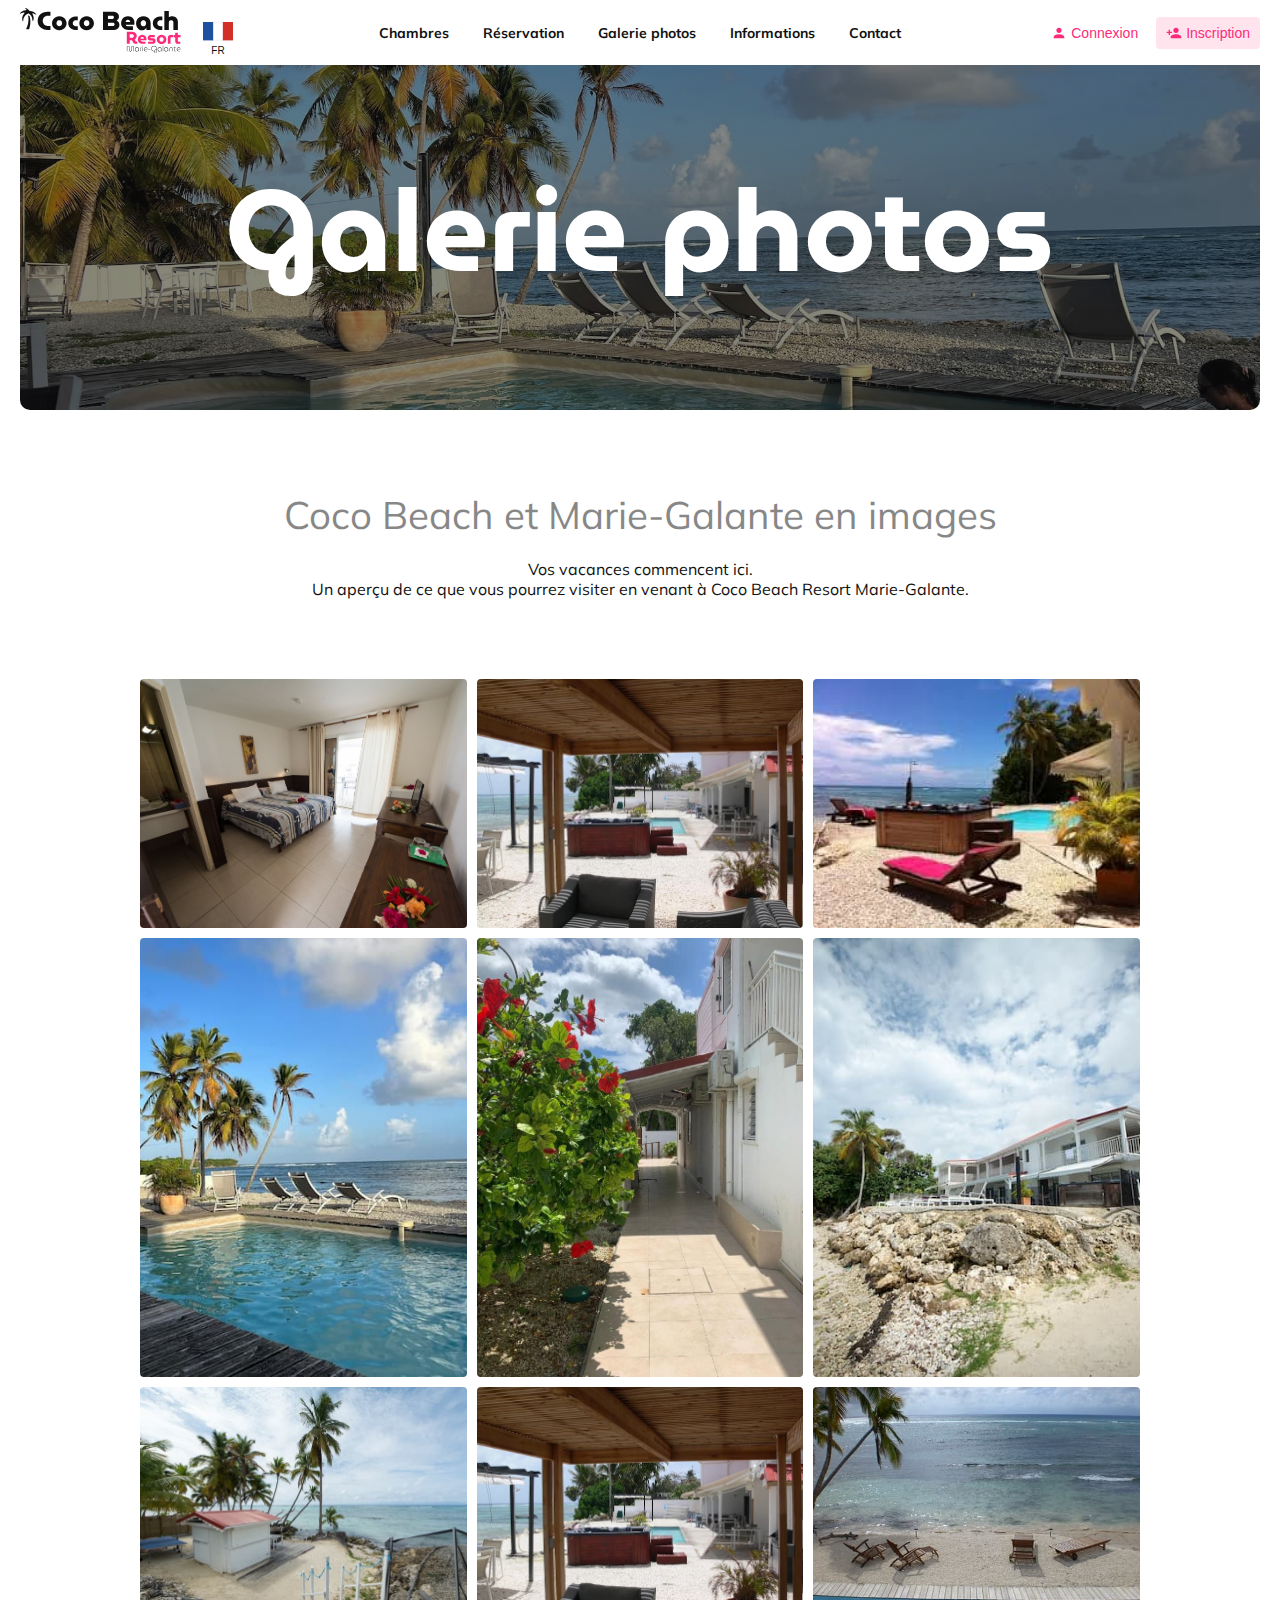
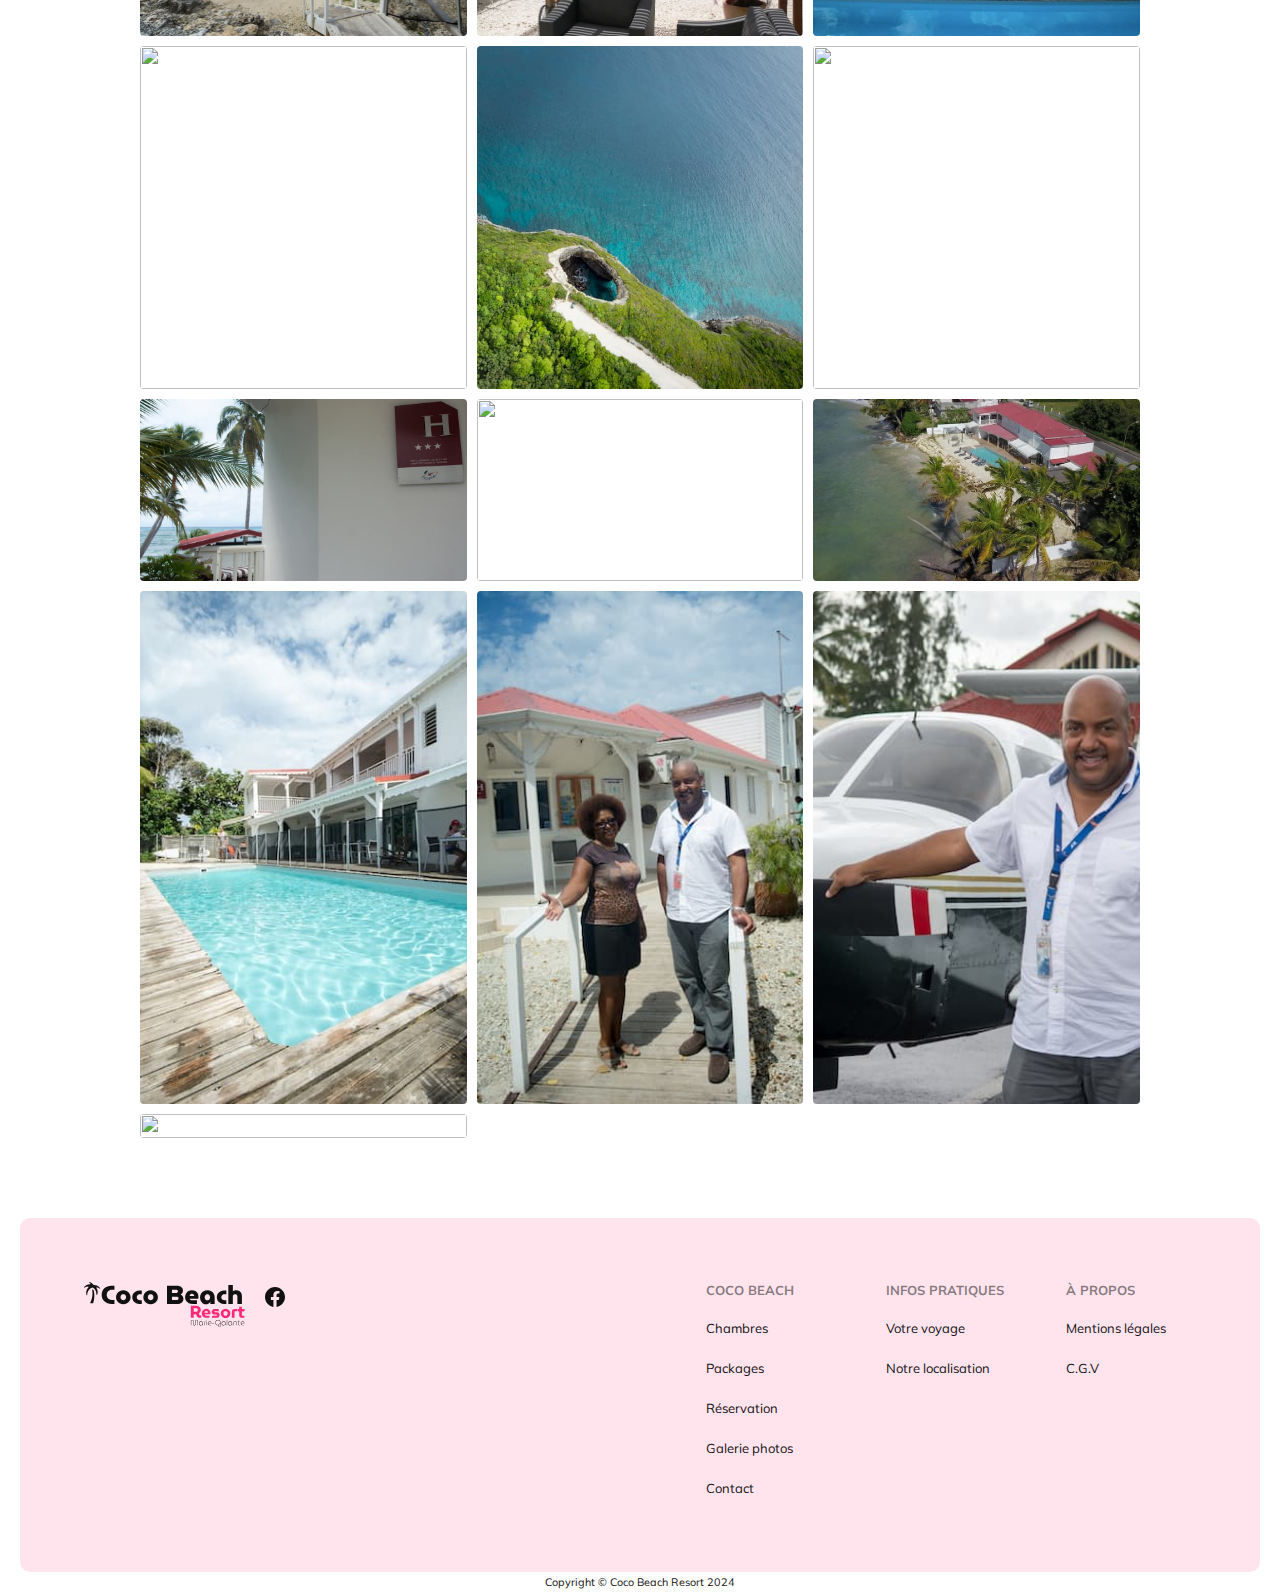
==== gallery.html @ 54d02066 "translation in progress, only info page missing, waitinf for inputs" ====
<!DOCTYPE html>
<html lang="en">
<head>
    <link rel="apple-touch-icon" sizes="180x180" href="./assets/favicon/apple-touch-icon.png">
    <link rel="icon" type="image/png" sizes="32x32" href="./assets/favicon/favicon-32x32.png">
    <link rel="icon" type="image/png" sizes="16x16" href="./assets/favicon/favicon-16x16.png">
    <link rel="manifest" href="./assets/favicon/site.webmanifest">
    <meta name="msapplication-TileColor" content="#da532c">
    <meta name="theme-color" content="#ffffff">
    <meta name="description" content=" Coco Beach Resort: un lieu paradisiaque. Un pur plaisir sur une île appelée Marie-Galante. Coco Beach, les Basses 97112 Grand-Bourg.">
    <meta charset="UTF-8">
    <meta name="viewport" content="width=device-width, initial-scale=1.0">
    <link rel="preconnect" href="https://fonts.googleapis.com">
    <link rel="preconnect" href="https://fonts.gstatic.com" crossorigin>
    <link href="https://fonts.googleapis.com/css2?family=Mulish:ital,wght@0,200..1000;1,200..1000&family=MuseoModerno:ital,wght@0,100..900;1,100..900&display=swap" rel="stylesheet">
    <link rel="stylesheet" href="styles.css">
    <title>Coco Beach Resort</title>
</head>
<body>
    <header>
        <div class="logolang">
            <a href="./">
                <svg width="161" height="45" viewBox="0 0 161 45" fill="none" xmlns="http://www.w3.org/2000/svg">
                    <path d="M106.815 35.8685V23.7987H112.332C113.148 23.7987 113.89 23.9768 114.557 24.3332C115.235 24.6895 115.769 25.1838 116.16 25.8161C116.562 26.4483 116.764 27.1782 116.764 28.0059C116.764 28.7761 116.58 29.4715 116.212 30.0922C115.844 30.7015 115.361 31.1958 114.763 31.5751L115.729 33.2132C115.787 33.2936 115.85 33.3569 115.919 33.4028C115.999 33.4488 116.103 33.4718 116.229 33.4718H117.298V35.8685H115.608C115.091 35.8685 114.62 35.7478 114.194 35.5064C113.769 35.2536 113.436 34.9259 113.194 34.5236L111.901 32.2303C111.821 32.2303 111.734 32.2303 111.643 32.2303C111.562 32.2303 111.476 32.2303 111.384 32.2303H109.711V35.8685H106.815ZM109.711 29.8336H112.005C112.338 29.8336 112.648 29.7646 112.936 29.6267C113.223 29.4773 113.447 29.2703 113.608 29.006C113.781 28.7301 113.867 28.4025 113.867 28.0231C113.867 27.6438 113.781 27.3219 113.608 27.0575C113.436 26.7816 113.206 26.5747 112.918 26.4368C112.643 26.2874 112.338 26.2126 112.005 26.2126H109.711V29.8336Z" fill="#FD2A7A"/>
                    <path d="M122.834 35.8685C121.834 35.8685 120.955 35.6846 120.196 35.3168C119.437 34.9374 118.845 34.4202 118.42 33.7649C118.006 33.0982 117.799 32.328 117.799 31.4544C117.799 30.4888 118 29.6612 118.403 28.9715C118.805 28.2818 119.34 27.753 120.006 27.3851C120.685 27.0058 121.432 26.8161 122.248 26.8161C123.179 26.8161 123.955 27.0115 124.576 27.4024C125.208 27.7932 125.685 28.3277 126.007 29.006C126.329 29.6727 126.49 30.4371 126.49 31.2992C126.49 31.4487 126.478 31.6268 126.455 31.8338C126.444 32.0292 126.426 32.1844 126.403 32.2993H120.61C120.679 32.5982 120.811 32.8511 121.006 33.058C121.202 33.2649 121.449 33.4201 121.748 33.5235C122.047 33.6155 122.38 33.6615 122.748 33.6615H125.455V35.8685H122.834ZM120.541 30.6268H123.903C123.88 30.4428 123.846 30.2647 123.8 30.0922C123.754 29.9198 123.679 29.7704 123.576 29.6439C123.484 29.506 123.374 29.391 123.248 29.2991C123.121 29.1956 122.972 29.1152 122.8 29.0577C122.639 29.0002 122.455 28.9715 122.248 28.9715C121.983 28.9715 121.748 29.0174 121.541 29.1094C121.334 29.2014 121.162 29.3278 121.024 29.4888C120.886 29.6382 120.776 29.8164 120.696 30.0233C120.627 30.2187 120.575 30.4199 120.541 30.6268Z" fill="#FD2A7A"/>
                    <path d="M128.064 35.8685V33.7477H132.323C132.438 33.7477 132.541 33.7247 132.633 33.6787C132.725 33.6212 132.8 33.5465 132.857 33.4546C132.915 33.3626 132.944 33.2649 132.944 33.1614C132.944 33.0465 132.915 32.943 132.857 32.8511C132.8 32.7591 132.725 32.6901 132.633 32.6442C132.541 32.5867 132.438 32.5579 132.323 32.5579H130.771C130.196 32.5579 129.673 32.466 129.202 32.2821C128.742 32.0866 128.374 31.7878 128.099 31.3854C127.834 30.9716 127.702 30.4371 127.702 29.7819C127.702 29.2761 127.823 28.8163 128.064 28.4025C128.317 27.9886 128.656 27.6553 129.081 27.4024C129.518 27.1495 129.995 27.023 130.512 27.023H134.771V29.1611H130.926C130.765 29.1611 130.627 29.2129 130.512 29.3163C130.409 29.4198 130.357 29.5462 130.357 29.6957C130.357 29.8566 130.409 29.9945 130.512 30.1095C130.627 30.2129 130.765 30.2647 130.926 30.2647H132.444C133.087 30.2647 133.639 30.3624 134.099 30.5578C134.57 30.7417 134.932 31.0406 135.185 31.4544C135.45 31.8682 135.582 32.4028 135.582 33.058C135.582 33.5753 135.45 34.0466 135.185 34.4719C134.932 34.8972 134.588 35.2363 134.151 35.4892C133.725 35.7421 133.243 35.8685 132.702 35.8685H128.064Z" fill="#FD2A7A"/>
                    <path d="M141.57 36.0755C140.662 36.0755 139.845 35.8743 139.121 35.472C138.397 35.0696 137.822 34.5179 137.397 33.8167C136.983 33.1155 136.776 32.328 136.776 31.4544C136.776 30.5693 136.983 29.7819 137.397 29.0922C137.822 28.391 138.397 27.8392 139.121 27.4369C139.845 27.023 140.662 26.8161 141.57 26.8161C142.478 26.8161 143.288 27.023 144.001 27.4369C144.725 27.8392 145.294 28.391 145.708 29.0922C146.133 29.7819 146.346 30.5693 146.346 31.4544C146.346 32.328 146.133 33.1155 145.708 33.8167C145.294 34.5179 144.725 35.0696 144.001 35.472C143.277 35.8743 142.466 36.0755 141.57 36.0755ZM141.57 33.7477C141.995 33.7477 142.363 33.6442 142.673 33.4373C142.984 33.2304 143.225 32.9545 143.397 32.6097C143.57 32.2648 143.656 31.874 143.656 31.4372C143.656 31.0119 143.57 30.6268 143.397 30.2819C143.225 29.9371 142.984 29.6612 142.673 29.4543C142.363 29.2474 141.995 29.1439 141.57 29.1439C141.144 29.1439 140.771 29.2474 140.449 29.4543C140.139 29.6612 139.897 29.9371 139.725 30.2819C139.552 30.6268 139.466 31.0119 139.466 31.4372C139.466 31.874 139.552 32.2648 139.725 32.6097C139.897 32.9545 140.139 33.2304 140.449 33.4373C140.771 33.6442 141.144 33.7477 141.57 33.7477Z" fill="#FD2A7A"/>
                    <path d="M147.864 35.8685V29.6267C147.864 28.822 148.094 28.1898 148.554 27.73C149.014 27.2702 149.652 27.0403 150.468 27.0403H153.037V29.2129H151.123C150.962 29.2129 150.824 29.2703 150.709 29.3853C150.594 29.4888 150.537 29.6267 150.537 29.7991V35.8685H147.864Z" fill="#FD2A7A"/>
                    <path d="M157.809 35.8685C156.993 35.8685 156.355 35.6386 155.895 35.1788C155.435 34.7075 155.205 34.0753 155.205 33.2821V24.8677H157.895V33.127C157.895 33.2649 157.941 33.3856 158.033 33.4891C158.137 33.581 158.257 33.627 158.395 33.627H160.327V35.8685H157.809ZM153.757 29.2129V27.023H160.327V29.2129H153.757Z" fill="#FD2A7A"/>
                    <path d="M6.29864 20.4859C7.24115 18.7153 9.41755 13.7011 8.05282 7.16931L9.66932 8.24697C10.1995 10.463 11.1261 14.7864 9.22606 20.8785C9.17042 21.0569 9.00393 21.179 8.81707 21.179H6.70253C6.35832 21.179 6.1369 20.7897 6.29864 20.4859Z" fill="#111111"/>
                    <path d="M12.5036 5.89766C12.3491 5.62426 12.5506 5.27529 12.8551 5.35204C13.7406 5.57522 14.5649 5.94963 15.2981 6.4505C15.703 6.72703 16.2789 6.3362 15.9813 5.94656C14.5774 4.10802 12.3633 2.92329 9.87408 2.92329C9.84614 2.92329 9.81892 2.92402 9.79206 2.92509C9.64804 2.93084 9.51421 2.86157 9.43095 2.74393C9.02293 2.16745 8.52475 1.62329 7.91273 1.1667C7.23539 0.654566 6.49897 0.27469 5.73365 0.0198776C5.33401 -0.113181 5.1576 0.456256 5.49875 0.703298C5.85453 0.98199 6.17768 1.28026 6.47 1.59271C6.73121 1.87193 6.48353 2.30751 6.10121 2.30162C4.662 2.27942 3.21576 2.6547 1.91012 3.4729C1.20157 3.91983 0.589503 4.46876 0.0808847 5.08761C-0.191161 5.41861 0.281089 5.78914 0.63847 5.5528C1.73111 4.87602 2.94714 4.51389 4.15119 4.42906C4.54913 4.40102 4.71385 4.90412 4.43236 5.1868C3.04889 6.57614 2.19031 8.48993 2.19031 10.6071C2.19031 11.4496 2.32642 12.2617 2.5789 13.022C2.71509 13.4321 3.28953 13.2269 3.28953 12.7947C3.28953 9.43611 5.44255 6.58468 8.45008 5.53896C8.5669 5.49834 8.69592 5.51317 8.80054 5.57915C9.61941 6.09559 10.3667 6.77293 10.9625 7.61115C10.9981 7.66457 11.0356 7.71615 11.0734 7.76818C11.127 7.84209 11.1813 7.91689 11.2319 7.99911C12.0975 9.3758 12.4674 10.9249 12.3934 12.4365C12.3695 12.9242 12.9972 13.2036 13.1731 12.7481C14.0165 10.5649 13.8477 8.02777 12.5036 5.89766Z" fill="#111111"/>
                    <path d="M153.757 27.023H160.327V29.2129H153.757V27.023Z" fill="#FD2A7A"/>
                    <path d="M27.6694 21.9373C26.1117 21.92 24.7185 21.6863 23.4897 21.2364C22.2609 20.7864 21.2138 20.1547 20.3485 19.3412C19.4831 18.5278 18.8168 17.5759 18.3495 16.4856C17.8995 15.3779 17.6746 14.1664 17.6746 12.8511C17.6746 11.5358 17.8995 10.3329 18.3495 9.2426C18.8168 8.13495 19.4831 7.17441 20.3485 6.36098C21.2138 5.54755 22.2609 4.91584 23.4897 4.46586C24.7185 3.99857 26.1117 3.76493 27.6694 3.76493H30.4471V7.78881H27.8251C27.0117 7.78881 26.2848 7.91861 25.6444 8.17821C25.0214 8.43782 24.4935 8.80127 24.0608 9.26856C23.6282 9.71854 23.2993 10.2551 23.0743 10.8781C22.8493 11.4839 22.7369 12.1415 22.7369 12.8511C22.7369 13.5607 22.8493 14.227 23.0743 14.8501C23.2993 15.4558 23.6282 15.9923 24.0608 16.4596C24.4935 16.9096 25.0214 17.2644 25.6444 17.524C26.2848 17.7836 27.0117 17.9134 27.8251 17.9134H30.4471V21.9373H27.6694Z" fill="#111111"/>
                    <path d="M39.2964 22.2488C37.9465 22.2488 36.7177 21.9546 35.61 21.3662C34.5197 20.7604 33.6457 19.9297 32.988 18.8739C32.3303 17.8182 32.0015 16.6067 32.0015 15.2395C32.0015 13.8895 32.3303 12.6867 32.988 11.631C33.6457 10.5752 34.5283 9.75315 35.636 9.16472C36.7436 8.55897 37.9724 8.2561 39.3224 8.2561C40.6723 8.2561 41.8925 8.55897 42.9828 9.16472C44.0905 9.75315 44.9645 10.5752 45.6048 11.631C46.2625 12.6867 46.5913 13.8895 46.5913 15.2395C46.5913 16.6067 46.2625 17.8182 45.6048 18.8739C44.9645 19.9297 44.0905 20.7604 42.9828 21.3662C41.8925 21.9546 40.6637 22.2488 39.2964 22.2488ZM39.2964 18.2509C39.8503 18.2509 40.3348 18.1211 40.7502 17.8615C41.1829 17.6019 41.5117 17.2471 41.7367 16.7971C41.9617 16.3298 42.0742 15.8106 42.0742 15.2395C42.0742 14.651 41.9617 14.1318 41.7367 13.6818C41.5117 13.2319 41.1829 12.8771 40.7502 12.6175C40.3348 12.3579 39.8503 12.2281 39.2964 12.2281C38.7426 12.2281 38.258 12.3579 37.8426 12.6175C37.4273 12.8771 37.0984 13.2319 36.8561 13.6818C36.6311 14.1318 36.5186 14.651 36.5186 15.2395C36.5186 15.8106 36.6311 16.3298 36.8561 16.7971C37.0984 17.2471 37.4273 17.6019 37.8426 17.8615C38.258 18.1211 38.7426 18.2509 39.2964 18.2509Z" fill="#111111"/>
                    <path d="M55.4692 21.9373C54.0847 21.9373 52.8472 21.6517 51.7569 21.0806C50.6665 20.5095 49.8098 19.722 49.1868 18.7182C48.5637 17.7144 48.2522 16.5635 48.2522 15.2654C48.2522 13.9674 48.5637 12.8165 49.1868 11.8127C49.8098 10.7916 50.6665 9.99545 51.7569 9.42432C52.8472 8.85319 54.0847 8.56762 55.4692 8.56762H57.7797V12.3059H55.7548C55.149 12.3059 54.6212 12.4357 54.1712 12.6953C53.7212 12.955 53.3751 13.3097 53.1328 13.7597C52.8905 14.2097 52.7693 14.7116 52.7693 15.2654C52.7693 15.8193 52.8905 16.3298 53.1328 16.7971C53.3751 17.2471 53.7212 17.6019 54.1712 17.8615C54.6212 18.1211 55.149 18.2509 55.7548 18.2509H57.7797V21.9373H55.4692Z" fill="#111111"/>
                    <path d="M66.626 22.2488C65.276 22.2488 64.0472 21.9546 62.9396 21.3662C61.8492 20.7604 60.9752 19.9297 60.3176 18.8739C59.6599 17.8182 59.3311 16.6067 59.3311 15.2395C59.3311 13.8895 59.6599 12.6867 60.3176 11.631C60.9752 10.5752 61.8579 9.75315 62.9655 9.16472C64.0732 8.55897 65.302 8.2561 66.6519 8.2561C68.0019 8.2561 69.222 8.55897 70.3124 9.16472C71.42 9.75315 72.294 10.5752 72.9344 11.631C73.592 12.6867 73.9209 13.8895 73.9209 15.2395C73.9209 16.6067 73.592 17.8182 72.9344 18.8739C72.294 19.9297 71.42 20.7604 70.3124 21.3662C69.222 21.9546 67.9932 22.2488 66.626 22.2488ZM66.626 18.2509C67.1798 18.2509 67.6644 18.1211 68.0798 17.8615C68.5124 17.6019 68.8413 17.2471 69.0663 16.7971C69.2912 16.3298 69.4037 15.8106 69.4037 15.2395C69.4037 14.651 69.2912 14.1318 69.0663 13.6818C68.8413 13.2319 68.5124 12.8771 68.0798 12.6175C67.6644 12.3579 67.1798 12.2281 66.626 12.2281C66.0721 12.2281 65.5875 12.3579 65.1722 12.6175C64.7568 12.8771 64.428 13.2319 64.1857 13.6818C63.9607 14.1318 63.8482 14.651 63.8482 15.2395C63.8482 15.8106 63.9607 16.3298 64.1857 16.7971C64.428 17.2471 64.7568 17.6019 65.1722 17.8615C65.5875 18.1211 66.0721 18.2509 66.626 18.2509Z" fill="#111111"/>
                    <path d="M82.9973 21.9373V3.76493H93.8229C94.7747 3.76493 95.6314 3.97261 96.393 4.38798C97.1718 4.78604 97.7948 5.34852 98.2621 6.07541C98.7294 6.80231 98.963 7.65901 98.963 8.6455C98.963 9.18202 98.8592 9.70123 98.6515 10.2031C98.4438 10.6877 98.1669 11.1291 97.8208 11.5271C97.4746 11.9079 97.0593 12.2367 96.5747 12.5136C97.1458 12.7732 97.6391 13.128 98.0544 13.578C98.4871 14.028 98.8159 14.5385 99.0409 15.1097C99.2832 15.6808 99.4044 16.2866 99.4044 16.9269C99.4044 17.9307 99.1621 18.8134 98.6775 19.5749C98.2102 20.3191 97.5785 20.8989 96.7824 21.3142C95.9862 21.7296 95.1036 21.9373 94.1344 21.9373H82.9973ZM87.9558 18.0173H92.9402C93.269 18.0173 93.5459 17.948 93.7709 17.8096C94.0132 17.6538 94.2036 17.4461 94.3421 17.1865C94.4805 16.9269 94.5498 16.6413 94.5498 16.3298C94.5498 16.0183 94.4805 15.7414 94.3421 15.4991C94.2036 15.2568 94.0132 15.0664 93.7709 14.9279C93.5459 14.7722 93.269 14.6943 92.9402 14.6943H87.9558V18.0173ZM87.9558 10.9041H92.395C92.6893 10.9041 92.9489 10.8348 93.1738 10.6964C93.4161 10.5406 93.5979 10.3416 93.719 10.0993C93.8575 9.85699 93.9267 9.59739 93.9267 9.32048C93.9267 9.04357 93.8575 8.79261 93.719 8.56762C93.5979 8.32532 93.4248 8.13495 93.1998 7.99649C92.9748 7.85804 92.7066 7.78881 92.395 7.78881H87.9558V10.9041Z" fill="#111111"/>
                    <path d="M108.796 21.9373C107.29 21.9373 105.958 21.669 104.798 21.1325C103.656 20.596 102.747 19.8258 102.072 18.822C101.415 17.8182 101.086 16.6327 101.086 15.2654C101.086 13.7424 101.406 12.4617 102.046 11.4233C102.687 10.3849 103.535 9.59739 104.591 9.06087C105.646 8.52436 106.78 8.2561 107.991 8.2561C109.307 8.2561 110.44 8.53301 111.392 9.08683C112.361 9.62335 113.106 10.3849 113.625 11.3714C114.161 12.3579 114.43 13.5088 114.43 14.8241C114.43 15.101 114.412 15.4212 114.378 15.7846C114.36 16.1308 114.317 16.425 114.248 16.6673H105.759C105.863 17.0481 106.027 17.3682 106.252 17.6278C106.494 17.8701 106.806 18.0519 107.187 18.173C107.585 18.2942 108.035 18.3547 108.537 18.3547H112.95V21.9373H108.796ZM105.603 14.0453H110.172C110.172 13.7857 110.137 13.552 110.068 13.3444C109.999 13.1194 109.904 12.9117 109.783 12.7213C109.662 12.5309 109.514 12.3665 109.341 12.2281C109.168 12.0896 108.961 11.9858 108.718 11.9165C108.476 11.8473 108.216 11.8127 107.94 11.8127C107.576 11.8127 107.256 11.8733 106.979 11.9944C106.702 12.1156 106.468 12.28 106.278 12.4877C106.088 12.678 105.932 12.9117 105.811 13.1886C105.707 13.4482 105.638 13.7338 105.603 14.0453Z" fill="#111111"/>
                    <path d="M122.04 22.2748C120.88 22.2748 119.851 21.9806 118.951 21.3921C118.051 20.8037 117.341 19.9989 116.822 18.9778C116.32 17.9394 116.069 16.7625 116.069 15.4472C116.069 14.0626 116.372 12.8251 116.978 11.7348C117.601 10.6445 118.466 9.79642 119.574 9.19068C120.681 8.56762 121.988 8.2561 123.494 8.2561C124.965 8.2561 126.228 8.55897 127.284 9.16472C128.357 9.77046 129.188 10.6012 129.776 11.6569C130.365 12.7127 130.659 13.9241 130.659 15.2914V21.9373H126.323V19.8604H126.22C125.977 20.3277 125.666 20.7431 125.285 21.1066C124.904 21.47 124.446 21.7556 123.909 21.9633C123.39 22.1709 122.767 22.2748 122.04 22.2748ZM123.39 18.3547C123.944 18.3547 124.42 18.2249 124.818 17.9653C125.216 17.6884 125.527 17.3163 125.752 16.849C125.977 16.3817 126.09 15.8539 126.09 15.2654C126.09 14.677 125.977 14.1664 125.752 13.7338C125.527 13.2838 125.216 12.929 124.818 12.6694C124.42 12.3925 123.944 12.254 123.39 12.254C122.853 12.254 122.377 12.3925 121.962 12.6694C121.564 12.929 121.252 13.2838 121.027 13.7338C120.802 14.1664 120.69 14.677 120.69 15.2654C120.69 15.8539 120.802 16.3817 121.027 16.849C121.252 17.3163 121.564 17.6884 121.962 17.9653C122.377 18.2249 122.853 18.3547 123.39 18.3547Z" fill="#111111"/>
                    <path d="M140.018 21.9373C138.634 21.9373 137.396 21.6517 136.306 21.0806C135.216 20.5095 134.359 19.722 133.736 18.7182C133.113 17.7144 132.801 16.5635 132.801 15.2654C132.801 13.9674 133.113 12.8165 133.736 11.8127C134.359 10.7916 135.216 9.99545 136.306 9.42432C137.396 8.85319 138.634 8.56762 140.018 8.56762H142.329V12.3059H140.304C139.698 12.3059 139.17 12.4357 138.72 12.6953C138.27 12.955 137.924 13.3097 137.682 13.7597C137.44 14.2097 137.319 14.7116 137.319 15.2654C137.319 15.8193 137.44 16.3298 137.682 16.7971C137.924 17.2471 138.27 17.6019 138.72 17.8615C139.17 18.1211 139.698 18.2509 140.304 18.2509H142.329V21.9373H140.018Z" fill="#111111"/>
                    <path d="M144.348 21.9373V2.98611H148.839V9.3724C149.358 8.99164 149.92 8.71473 150.526 8.54166C151.132 8.35129 151.729 8.2561 152.317 8.2561C153.494 8.2561 154.489 8.50705 155.303 9.00895C156.134 9.51086 156.774 10.2118 157.224 11.1118C157.674 12.0117 157.899 13.0588 157.899 14.253V21.9373H153.382V14.5385C153.382 14.0713 153.278 13.6645 153.07 13.3184C152.863 12.9723 152.586 12.704 152.24 12.5136C151.893 12.3232 151.521 12.2281 151.123 12.2281C150.725 12.2281 150.353 12.3232 150.007 12.5136C149.661 12.6867 149.375 12.9463 149.15 13.2924C148.943 13.6386 148.839 14.0366 148.839 14.4866V21.9373H144.348Z" fill="#111111"/>
                    <path d="M110.45 43.4069C110.202 43.4069 109.979 43.3487 109.782 43.2324C109.59 43.1161 109.436 42.9568 109.319 42.7545C109.208 42.5471 109.153 42.3069 109.153 42.0338V39.1965C109.153 39.0144 109.11 38.8501 109.024 38.7034C108.938 38.5567 108.824 38.4429 108.682 38.362C108.541 38.276 108.384 38.233 108.212 38.233C108.04 38.233 107.881 38.276 107.734 38.362C107.592 38.4429 107.478 38.5567 107.392 38.7034C107.312 38.8501 107.271 39.0144 107.271 39.1965V43.3083H106.899V39.2648C106.899 38.9967 106.955 38.7615 107.066 38.5592C107.178 38.3519 107.332 38.1901 107.529 38.0737C107.726 37.9574 107.954 37.8992 108.212 37.8992C108.465 37.8992 108.69 37.9574 108.887 38.0737C109.084 38.1901 109.238 38.3519 109.35 38.5592C109.466 38.7615 109.524 38.9967 109.524 39.2648V42.102C109.524 42.2942 109.567 42.4637 109.653 42.6103C109.739 42.7519 109.85 42.8657 109.987 42.9517C110.129 43.0326 110.283 43.0731 110.45 43.0731C110.612 43.0731 110.761 43.0326 110.897 42.9517C111.034 42.8657 111.143 42.7519 111.224 42.6103C111.304 42.4637 111.345 42.2942 111.345 42.102V39.2648C111.345 38.9967 111.401 38.7615 111.512 38.5592C111.628 38.3519 111.785 38.1901 111.982 38.0737C112.179 37.9574 112.407 37.8992 112.665 37.8992C112.918 37.8992 113.143 37.9574 113.34 38.0737C113.537 38.1901 113.692 38.3519 113.803 38.5592C113.914 38.7615 113.97 38.9967 113.97 39.2648V43.3083H113.606V39.1965C113.606 39.0144 113.563 38.8501 113.477 38.7034C113.396 38.5567 113.284 38.4429 113.143 38.362C113.001 38.276 112.842 38.233 112.665 38.233C112.488 38.233 112.326 38.276 112.179 38.362C112.038 38.4429 111.924 38.5567 111.838 38.7034C111.757 38.8501 111.717 39.0144 111.717 39.1965V42.0338C111.717 42.3069 111.661 42.5471 111.55 42.7545C111.444 42.9568 111.294 43.1161 111.102 43.2324C110.91 43.3487 110.693 43.4069 110.45 43.4069Z" fill="#111111"/>
                    <path d="M116.881 43.4069C116.487 43.4069 116.148 43.3184 115.865 43.1414C115.582 42.9593 115.364 42.714 115.212 42.4055C115.066 42.097 114.992 41.7505 114.992 41.3662C114.992 40.9869 115.071 40.6455 115.228 40.342C115.389 40.0335 115.62 39.7908 115.918 39.6137C116.216 39.4367 116.573 39.3482 116.988 39.3482C117.377 39.3482 117.716 39.4367 118.004 39.6137C118.292 39.7857 118.515 40.0209 118.672 40.3193C118.834 40.6126 118.915 40.9464 118.915 41.3207V43.3083H118.558V42.3751H118.535C118.464 42.5319 118.353 42.6912 118.201 42.8531C118.055 43.0099 117.87 43.1414 117.648 43.2476C117.43 43.3538 117.175 43.4069 116.881 43.4069ZM116.942 43.0958C117.251 43.0958 117.526 43.0225 117.769 42.8758C118.012 42.7241 118.201 42.5168 118.338 42.2538C118.48 41.9857 118.55 41.6848 118.55 41.351C118.55 41.0273 118.485 40.739 118.353 40.4862C118.227 40.2282 118.045 40.0259 117.807 39.8793C117.569 39.7326 117.291 39.6593 116.972 39.6593C116.639 39.6593 116.35 39.7351 116.108 39.8868C115.87 40.0386 115.685 40.2459 115.554 40.5089C115.427 40.7719 115.364 41.0703 115.364 41.4041C115.364 41.7126 115.425 41.9958 115.546 42.2538C115.668 42.5117 115.847 42.7165 116.085 42.8683C116.323 43.02 116.608 43.0958 116.942 43.0958Z" fill="#111111"/>
                    <path d="M120.138 43.3083V40.5393C120.138 40.1954 120.234 39.9273 120.427 39.7351C120.624 39.5379 120.894 39.4393 121.238 39.4393H121.769V39.7579H121.314C121.046 39.7579 120.841 39.8312 120.7 39.9779C120.563 40.1246 120.495 40.3344 120.495 40.6075V43.3083H120.138Z" fill="#111111"/>
                    <path d="M122.487 43.3083V39.4393H122.851V43.3083H122.487ZM122.677 38.6655C122.601 38.6655 122.533 38.6376 122.472 38.582C122.416 38.5213 122.388 38.453 122.388 38.3772C122.388 38.2963 122.416 38.228 122.472 38.1723C122.533 38.1167 122.601 38.0889 122.677 38.0889C122.753 38.0889 122.818 38.1167 122.874 38.1723C122.935 38.228 122.965 38.2963 122.965 38.3772C122.965 38.453 122.935 38.5213 122.874 38.582C122.818 38.6376 122.753 38.6655 122.677 38.6655Z" fill="#111111"/>
                    <path d="M126.045 43.3083C125.64 43.3083 125.274 43.2349 124.945 43.0883C124.616 42.9365 124.356 42.7165 124.163 42.4282C123.971 42.14 123.875 41.7885 123.875 41.3738C123.875 41.0147 123.948 40.6809 124.095 40.3724C124.242 40.0639 124.449 39.816 124.717 39.6289C124.99 39.4418 125.311 39.3482 125.681 39.3482C126.045 39.3482 126.356 39.4291 126.614 39.591C126.877 39.7528 127.077 39.9728 127.213 40.251C127.355 40.5241 127.426 40.8326 127.426 41.1765C127.426 41.2321 127.423 41.2878 127.418 41.3434C127.418 41.399 127.413 41.4547 127.403 41.5103H124.254C124.265 41.8289 124.351 42.0995 124.512 42.322C124.674 42.5446 124.887 42.7115 125.15 42.8227C125.413 42.934 125.696 42.9896 125.999 42.9896H126.948V43.3083H126.045ZM124.254 41.2296H127.054C127.059 41.1285 127.051 41.0096 127.031 40.8731C127.016 40.7365 126.98 40.6 126.925 40.4634C126.869 40.3218 126.788 40.1903 126.682 40.0689C126.581 39.9475 126.447 39.8489 126.28 39.7731C126.113 39.6972 125.908 39.6593 125.666 39.6593C125.448 39.6593 125.251 39.7048 125.074 39.7958C124.902 39.8868 124.755 40.0108 124.634 40.1675C124.512 40.3193 124.419 40.4887 124.353 40.6758C124.287 40.8579 124.254 41.0425 124.254 41.2296Z" fill="#111111"/>
                    <path d="M128.14 41.4572V41.1234H130.287V41.4572H128.14Z" fill="#111111"/>
                    <path d="M135.51 45C135.298 45 135.101 44.952 134.919 44.8559C134.742 44.7598 134.597 44.6182 134.486 44.431C134.375 44.2439 134.319 44.0138 134.319 43.7407C134.319 43.68 134.322 43.6142 134.327 43.5434C134.332 43.4777 134.339 43.4119 134.35 43.3462C133.935 43.3917 133.54 43.3639 133.166 43.2627C132.792 43.1616 132.458 42.9922 132.165 42.7545C131.876 42.5117 131.649 42.2133 131.482 41.8593C131.315 41.5002 131.232 41.0931 131.232 40.6379C131.232 40.2586 131.295 39.9045 131.421 39.5758C131.553 39.242 131.737 38.9512 131.975 38.7034C132.213 38.4505 132.499 38.2533 132.832 38.1117C133.171 37.97 133.545 37.8992 133.955 37.8992C134.365 37.8992 134.736 37.97 135.07 38.1117C135.404 38.2533 135.69 38.4505 135.928 38.7034C136.165 38.9512 136.347 39.2395 136.474 39.5682C136.605 39.897 136.671 40.2485 136.671 40.6227V43.7179C136.671 44.0011 136.62 44.2363 136.519 44.4234C136.418 44.6156 136.279 44.7598 136.102 44.8559C135.93 44.952 135.733 45 135.51 45ZM135.488 44.651C135.71 44.651 135.902 44.5752 136.064 44.4234C136.226 44.2768 136.307 44.0467 136.307 43.7331V41.4572C135.958 41.6393 135.677 41.834 135.465 42.0413C135.252 42.2436 135.088 42.446 134.972 42.6483C134.86 42.8506 134.784 43.0427 134.744 43.2248C134.704 43.4069 134.683 43.5687 134.683 43.7103C134.683 43.9126 134.721 44.0846 134.797 44.2262C134.873 44.3678 134.972 44.474 135.093 44.5448C135.219 44.6156 135.351 44.651 135.488 44.651ZM133.955 43.0427C134.046 43.0427 134.13 43.0402 134.205 43.0352C134.281 43.025 134.365 43.0099 134.456 42.9896C134.516 42.7772 134.618 42.5597 134.759 42.3372C134.901 42.1147 135.096 41.8947 135.343 41.6772C135.591 41.4547 135.912 41.2473 136.307 41.0551V40.6227C136.307 40.2788 136.246 39.9627 136.125 39.6744C136.008 39.3811 135.844 39.1282 135.632 38.9158C135.424 38.6983 135.176 38.5314 134.888 38.4151C134.6 38.2937 134.289 38.233 133.955 38.233C133.616 38.233 133.303 38.2937 133.014 38.4151C132.731 38.5314 132.483 38.6983 132.271 38.9158C132.059 39.1333 131.894 39.3887 131.778 39.682C131.661 39.9754 131.603 40.294 131.603 40.6379C131.603 40.9818 131.661 41.3004 131.778 41.5938C131.894 41.8871 132.059 42.1425 132.271 42.36C132.483 42.5774 132.731 42.7469 133.014 42.8683C133.303 42.9846 133.616 43.0427 133.955 43.0427Z" fill="#111111"/>
                    <path d="M139.566 43.4069C139.172 43.4069 138.833 43.3184 138.55 43.1414C138.266 42.9593 138.049 42.714 137.897 42.4055C137.75 42.097 137.677 41.7505 137.677 41.3662C137.677 40.9869 137.756 40.6455 137.912 40.342C138.074 40.0335 138.304 39.7908 138.603 39.6137C138.901 39.4367 139.258 39.3482 139.672 39.3482C140.062 39.3482 140.401 39.4367 140.689 39.6137C140.977 39.7857 141.2 40.0209 141.356 40.3193C141.518 40.6126 141.599 40.9464 141.599 41.3207V43.3083H141.243V42.3751H141.22C141.149 42.5319 141.038 42.6912 140.886 42.8531C140.739 43.0099 140.555 43.1414 140.332 43.2476C140.115 43.3538 139.859 43.4069 139.566 43.4069ZM139.627 43.0958C139.935 43.0958 140.211 43.0225 140.454 42.8758C140.696 42.7241 140.886 42.5168 141.023 42.2538C141.164 41.9857 141.235 41.6848 141.235 41.351C141.235 41.0273 141.169 40.739 141.038 40.4862C140.911 40.2282 140.729 40.0259 140.492 39.8793C140.254 39.7326 139.976 39.6593 139.657 39.6593C139.323 39.6593 139.035 39.7351 138.792 39.8868C138.555 40.0386 138.37 40.2459 138.239 40.5089C138.112 40.7719 138.049 41.0703 138.049 41.4041C138.049 41.7126 138.11 41.9958 138.231 42.2538C138.352 42.5117 138.532 42.7165 138.77 42.8683C139.007 43.02 139.293 43.0958 139.627 43.0958Z" fill="#111111"/>
                    <path d="M142.831 43.3083V37.7703H143.187V43.3083H142.831Z" fill="#111111"/>
                    <path d="M146.108 43.4069C145.713 43.4069 145.374 43.3184 145.091 43.1414C144.808 42.9593 144.591 42.714 144.439 42.4055C144.292 42.097 144.219 41.7505 144.219 41.3662C144.219 40.9869 144.297 40.6455 144.454 40.342C144.616 40.0335 144.846 39.7908 145.144 39.6137C145.443 39.4367 145.799 39.3482 146.214 39.3482C146.603 39.3482 146.942 39.4367 147.231 39.6137C147.519 39.7857 147.741 40.0209 147.898 40.3193C148.06 40.6126 148.141 40.9464 148.141 41.3207V43.3083H147.784V42.3751H147.762C147.691 42.5319 147.58 42.6912 147.428 42.8531C147.281 43.0099 147.097 43.1414 146.874 43.2476C146.657 43.3538 146.401 43.4069 146.108 43.4069ZM146.168 43.0958C146.477 43.0958 146.753 43.0225 146.995 42.8758C147.238 42.7241 147.428 42.5168 147.564 42.2538C147.706 41.9857 147.777 41.6848 147.777 41.351C147.777 41.0273 147.711 40.739 147.58 40.4862C147.453 40.2282 147.271 40.0259 147.033 39.8793C146.796 39.7326 146.517 39.6593 146.199 39.6593C145.865 39.6593 145.577 39.7351 145.334 39.8868C145.096 40.0386 144.912 40.2459 144.78 40.5089C144.654 40.7719 144.591 41.0703 144.591 41.4041C144.591 41.7126 144.651 41.9958 144.773 42.2538C144.894 42.5117 145.074 42.7165 145.311 42.8683C145.549 43.02 145.835 43.0958 146.168 43.0958Z" fill="#111111"/>
                    <path d="M149.372 43.3083V41.0475C149.372 40.6834 149.453 40.3749 149.615 40.122C149.777 39.8691 149.989 39.677 150.252 39.5455C150.515 39.4089 150.796 39.3406 151.094 39.3406C151.403 39.3406 151.686 39.4089 151.944 39.5455C152.207 39.677 152.419 39.8691 152.581 40.122C152.743 40.3749 152.824 40.6834 152.824 41.0475V43.3083H152.46V41.0703C152.46 40.7669 152.394 40.5115 152.263 40.3041C152.136 40.0917 151.967 39.9324 151.754 39.8262C151.547 39.7149 151.327 39.6593 151.094 39.6593C150.862 39.6593 150.642 39.7124 150.434 39.8186C150.227 39.9248 150.058 40.0841 149.926 40.2965C149.795 40.5039 149.729 40.7618 149.729 41.0703V43.3083H149.372Z" fill="#111111"/>
                    <path d="M155.352 43.3083C155.008 43.3083 154.737 43.2096 154.54 43.0124C154.348 42.8152 154.252 42.5471 154.252 42.2082V38.4682H154.616V42.14C154.616 42.4131 154.684 42.623 154.821 42.7696C154.957 42.9163 155.162 42.9896 155.435 42.9896H156.148V43.3083H155.352ZM153.577 39.7579V39.4393H156.171V39.7579H153.577Z" fill="#111111"/>
                    <path d="M158.946 43.3083C158.541 43.3083 158.175 43.2349 157.846 43.0883C157.517 42.9365 157.257 42.7165 157.064 42.4282C156.872 42.14 156.776 41.7885 156.776 41.3738C156.776 41.0147 156.85 40.6809 156.996 40.3724C157.143 40.0639 157.35 39.816 157.618 39.6289C157.891 39.4418 158.213 39.3482 158.582 39.3482C158.946 39.3482 159.257 39.4291 159.515 39.591C159.778 39.7528 159.978 39.9728 160.114 40.251C160.256 40.5241 160.327 40.8326 160.327 41.1765C160.327 41.2321 160.324 41.2878 160.319 41.3434C160.319 41.399 160.314 41.4547 160.304 41.5103H157.155C157.166 41.8289 157.252 42.0995 157.413 42.322C157.575 42.5446 157.788 42.7115 158.051 42.8227C158.314 42.934 158.597 42.9896 158.9 42.9896H159.849V43.3083H158.946ZM157.155 41.2296H159.955C159.96 41.1285 159.952 41.0096 159.932 40.8731C159.917 40.7365 159.882 40.6 159.826 40.4634C159.77 40.3218 159.689 40.1903 159.583 40.0689C159.482 39.9475 159.348 39.8489 159.181 39.7731C159.014 39.6972 158.809 39.6593 158.567 39.6593C158.349 39.6593 158.152 39.7048 157.975 39.7958C157.803 39.8868 157.656 40.0108 157.535 40.1675C157.413 40.3193 157.32 40.4887 157.254 40.6758C157.188 40.8579 157.155 41.0425 157.155 41.2296Z" fill="#111111"/>
                </svg>
            </a>
            <button id="language" class="dn" onclick="changeLanguage()">
                <!-- FR -->
                <img loading="eager" class="fr" src="./assets/icons/fra.svg" alt="Page en français">
                <span id="language-txt" class="fr">fr</span>
                <!-- EN -->
                <img loading="eager" class="en dn" src="./assets/icons/eng.svg" alt="Page in English">
                <span id="language-txt" class="en dn">en</span>
                <!--  -->
            </button>
        </div>
        <nav id="nav-menu-container">
            <ul id="nav-menu">
                <li class="nav-menu-item">
                    <a href="./rooms.html">
                        <span class="fr">Chambres</span>
                        <span class="en dn">Rooms</span>
                    </a>
                </li>
                <li class="nav-menu-item">
                    <a href="https://via.eviivo.com/CocoBeach971">
                        <span class="fr">Réservation</span>
                        <span class="en dn">Reservation</span>
                    </a>
                </li>
                <li class="nav-menu-item">
                    <a href="./gallery.html">
                        <span class="fr">Galerie photos</span>
                        <span class="en dn">Gallery</span>
                    </a>
                </li>
                <li class="nav-menu-item">
                    <a href="./infos.html">
                        <span class="fr">Informations</span>
                        <span class="en dn">Information</span>
                    </a>
                </li>
                <li class="nav-menu-item"><a href="./#contact">Contact</a></li>
            </ul>
        </nav>
        <div class="header-btn-container">
            <button id="signin" class="btn-fifth">
                <img width="16" height="16" src="./assets/icons/connexion.svg" alt="Se connecter sur Coco Beach Resort">
                <span class="fr">Connexion</span>
                <span class="en dn">Sign in</span>
            </button>
            <button id="signup" class="btn-fourth">
                <img width="16" height="16" src="./assets/icons/inscription.svg" alt="Créer un compte sur Coco Beach Resort">
                <span class="fr">Inscription</span>
                <span class="en dn">Sign up</span>
            </button>
        </div>
        <button id="mobile-menu-toggle">
            <svg width="41" height="41" viewBox="0 0 41 41" fill="none" xmlns="http://www.w3.org/2000/svg">
                <path d="M10 15C10 14.4477 10.4477 14 11 14H29C29.5523 14 30 14.4477 30 15V15.2222C30 15.7745 29.5523 16.2222 29 16.2222H11C10.4477 16.2222 10 15.7745 10 15.2222V15ZM10 20.5556C10 20.0033 10.4477 19.5556 11 19.5556H29C29.5523 19.5556 30 20.0033 30 20.5556V20.7778C30 21.3301 29.5523 21.7778 29 21.7778H11C10.4477 21.7778 10 21.3301 10 20.7778V20.5556ZM10 26.1111C10 25.5588 10.4477 25.1111 11 25.1111H29C29.5523 25.1111 30 25.5588 30 26.1111V26.3333C30 26.8856 29.5523 27.3333 29 27.3333H11C10.4477 27.3333 10 26.8856 10 26.3333V26.1111Z"/>
            </svg>
        </button>
        <div id="mobile-full-nav" class="dn">
            <div id="mobile-nav" class="slideout">
                <svg class="mobile-menu-logo" width="161" height="45" viewBox="0 0 161 45" fill="none" xmlns="http://www.w3.org/2000/svg">
                    <path d="M106.815 35.8685V23.7987H112.332C113.148 23.7987 113.89 23.9768 114.557 24.3332C115.235 24.6895 115.769 25.1838 116.16 25.8161C116.562 26.4483 116.764 27.1782 116.764 28.0059C116.764 28.7761 116.58 29.4715 116.212 30.0922C115.844 30.7015 115.361 31.1958 114.763 31.5751L115.729 33.2132C115.787 33.2936 115.85 33.3569 115.919 33.4028C115.999 33.4488 116.103 33.4718 116.229 33.4718H117.298V35.8685H115.608C115.091 35.8685 114.62 35.7478 114.194 35.5064C113.769 35.2536 113.436 34.9259 113.194 34.5236L111.901 32.2303C111.821 32.2303 111.734 32.2303 111.643 32.2303C111.562 32.2303 111.476 32.2303 111.384 32.2303H109.711V35.8685H106.815ZM109.711 29.8336H112.005C112.338 29.8336 112.648 29.7646 112.936 29.6267C113.223 29.4773 113.447 29.2703 113.608 29.006C113.781 28.7301 113.867 28.4025 113.867 28.0231C113.867 27.6438 113.781 27.3219 113.608 27.0575C113.436 26.7816 113.206 26.5747 112.918 26.4368C112.643 26.2874 112.338 26.2126 112.005 26.2126H109.711V29.8336Z" fill="#FD2A7A"/>
                    <path d="M122.834 35.8685C121.834 35.8685 120.955 35.6846 120.196 35.3168C119.437 34.9374 118.845 34.4202 118.42 33.7649C118.006 33.0982 117.799 32.328 117.799 31.4544C117.799 30.4888 118 29.6612 118.403 28.9715C118.805 28.2818 119.34 27.753 120.006 27.3851C120.685 27.0058 121.432 26.8161 122.248 26.8161C123.179 26.8161 123.955 27.0115 124.576 27.4024C125.208 27.7932 125.685 28.3277 126.007 29.006C126.329 29.6727 126.49 30.4371 126.49 31.2992C126.49 31.4487 126.478 31.6268 126.455 31.8338C126.444 32.0292 126.426 32.1844 126.403 32.2993H120.61C120.679 32.5982 120.811 32.8511 121.006 33.058C121.202 33.2649 121.449 33.4201 121.748 33.5235C122.047 33.6155 122.38 33.6615 122.748 33.6615H125.455V35.8685H122.834ZM120.541 30.6268H123.903C123.88 30.4428 123.846 30.2647 123.8 30.0922C123.754 29.9198 123.679 29.7704 123.576 29.6439C123.484 29.506 123.374 29.391 123.248 29.2991C123.121 29.1956 122.972 29.1152 122.8 29.0577C122.639 29.0002 122.455 28.9715 122.248 28.9715C121.983 28.9715 121.748 29.0174 121.541 29.1094C121.334 29.2014 121.162 29.3278 121.024 29.4888C120.886 29.6382 120.776 29.8164 120.696 30.0233C120.627 30.2187 120.575 30.4199 120.541 30.6268Z" fill="#FD2A7A"/>
                    <path d="M128.064 35.8685V33.7477H132.323C132.438 33.7477 132.541 33.7247 132.633 33.6787C132.725 33.6212 132.8 33.5465 132.857 33.4546C132.915 33.3626 132.944 33.2649 132.944 33.1614C132.944 33.0465 132.915 32.943 132.857 32.8511C132.8 32.7591 132.725 32.6901 132.633 32.6442C132.541 32.5867 132.438 32.5579 132.323 32.5579H130.771C130.196 32.5579 129.673 32.466 129.202 32.2821C128.742 32.0866 128.374 31.7878 128.099 31.3854C127.834 30.9716 127.702 30.4371 127.702 29.7819C127.702 29.2761 127.823 28.8163 128.064 28.4025C128.317 27.9886 128.656 27.6553 129.081 27.4024C129.518 27.1495 129.995 27.023 130.512 27.023H134.771V29.1611H130.926C130.765 29.1611 130.627 29.2129 130.512 29.3163C130.409 29.4198 130.357 29.5462 130.357 29.6957C130.357 29.8566 130.409 29.9945 130.512 30.1095C130.627 30.2129 130.765 30.2647 130.926 30.2647H132.444C133.087 30.2647 133.639 30.3624 134.099 30.5578C134.57 30.7417 134.932 31.0406 135.185 31.4544C135.45 31.8682 135.582 32.4028 135.582 33.058C135.582 33.5753 135.45 34.0466 135.185 34.4719C134.932 34.8972 134.588 35.2363 134.151 35.4892C133.725 35.7421 133.243 35.8685 132.702 35.8685H128.064Z" fill="#FD2A7A"/>
                    <path d="M141.57 36.0755C140.662 36.0755 139.845 35.8743 139.121 35.472C138.397 35.0696 137.822 34.5179 137.397 33.8167C136.983 33.1155 136.776 32.328 136.776 31.4544C136.776 30.5693 136.983 29.7819 137.397 29.0922C137.822 28.391 138.397 27.8392 139.121 27.4369C139.845 27.023 140.662 26.8161 141.57 26.8161C142.478 26.8161 143.288 27.023 144.001 27.4369C144.725 27.8392 145.294 28.391 145.708 29.0922C146.133 29.7819 146.346 30.5693 146.346 31.4544C146.346 32.328 146.133 33.1155 145.708 33.8167C145.294 34.5179 144.725 35.0696 144.001 35.472C143.277 35.8743 142.466 36.0755 141.57 36.0755ZM141.57 33.7477C141.995 33.7477 142.363 33.6442 142.673 33.4373C142.984 33.2304 143.225 32.9545 143.397 32.6097C143.57 32.2648 143.656 31.874 143.656 31.4372C143.656 31.0119 143.57 30.6268 143.397 30.2819C143.225 29.9371 142.984 29.6612 142.673 29.4543C142.363 29.2474 141.995 29.1439 141.57 29.1439C141.144 29.1439 140.771 29.2474 140.449 29.4543C140.139 29.6612 139.897 29.9371 139.725 30.2819C139.552 30.6268 139.466 31.0119 139.466 31.4372C139.466 31.874 139.552 32.2648 139.725 32.6097C139.897 32.9545 140.139 33.2304 140.449 33.4373C140.771 33.6442 141.144 33.7477 141.57 33.7477Z" fill="#FD2A7A"/>
                    <path d="M147.864 35.8685V29.6267C147.864 28.822 148.094 28.1898 148.554 27.73C149.014 27.2702 149.652 27.0403 150.468 27.0403H153.037V29.2129H151.123C150.962 29.2129 150.824 29.2703 150.709 29.3853C150.594 29.4888 150.537 29.6267 150.537 29.7991V35.8685H147.864Z" fill="#FD2A7A"/>
                    <path d="M157.809 35.8685C156.993 35.8685 156.355 35.6386 155.895 35.1788C155.435 34.7075 155.205 34.0753 155.205 33.2821V24.8677H157.895V33.127C157.895 33.2649 157.941 33.3856 158.033 33.4891C158.137 33.581 158.257 33.627 158.395 33.627H160.327V35.8685H157.809ZM153.757 29.2129V27.023H160.327V29.2129H153.757Z" fill="#FD2A7A"/>
                    <path d="M6.29864 20.4859C7.24115 18.7153 9.41755 13.7011 8.05282 7.16931L9.66932 8.24697C10.1995 10.463 11.1261 14.7864 9.22606 20.8785C9.17042 21.0569 9.00393 21.179 8.81707 21.179H6.70253C6.35832 21.179 6.1369 20.7897 6.29864 20.4859Z" fill="#111111"/>
                    <path d="M12.5036 5.89766C12.3491 5.62426 12.5506 5.27529 12.8551 5.35204C13.7406 5.57522 14.5649 5.94963 15.2981 6.4505C15.703 6.72703 16.2789 6.3362 15.9813 5.94656C14.5774 4.10802 12.3633 2.92329 9.87408 2.92329C9.84614 2.92329 9.81892 2.92402 9.79206 2.92509C9.64804 2.93084 9.51421 2.86157 9.43095 2.74393C9.02293 2.16745 8.52475 1.62329 7.91273 1.1667C7.23539 0.654566 6.49897 0.27469 5.73365 0.0198776C5.33401 -0.113181 5.1576 0.456256 5.49875 0.703298C5.85453 0.98199 6.17768 1.28026 6.47 1.59271C6.73121 1.87193 6.48353 2.30751 6.10121 2.30162C4.662 2.27942 3.21576 2.6547 1.91012 3.4729C1.20157 3.91983 0.589503 4.46876 0.0808847 5.08761C-0.191161 5.41861 0.281089 5.78914 0.63847 5.5528C1.73111 4.87602 2.94714 4.51389 4.15119 4.42906C4.54913 4.40102 4.71385 4.90412 4.43236 5.1868C3.04889 6.57614 2.19031 8.48993 2.19031 10.6071C2.19031 11.4496 2.32642 12.2617 2.5789 13.022C2.71509 13.4321 3.28953 13.2269 3.28953 12.7947C3.28953 9.43611 5.44255 6.58468 8.45008 5.53896C8.5669 5.49834 8.69592 5.51317 8.80054 5.57915C9.61941 6.09559 10.3667 6.77293 10.9625 7.61115C10.9981 7.66457 11.0356 7.71615 11.0734 7.76818C11.127 7.84209 11.1813 7.91689 11.2319 7.99911C12.0975 9.3758 12.4674 10.9249 12.3934 12.4365C12.3695 12.9242 12.9972 13.2036 13.1731 12.7481C14.0165 10.5649 13.8477 8.02777 12.5036 5.89766Z" fill="#111111"/>
                    <path d="M153.757 27.023H160.327V29.2129H153.757V27.023Z" fill="#FD2A7A"/>
                    <path d="M27.6694 21.9373C26.1117 21.92 24.7185 21.6863 23.4897 21.2364C22.2609 20.7864 21.2138 20.1547 20.3485 19.3412C19.4831 18.5278 18.8168 17.5759 18.3495 16.4856C17.8995 15.3779 17.6746 14.1664 17.6746 12.8511C17.6746 11.5358 17.8995 10.3329 18.3495 9.2426C18.8168 8.13495 19.4831 7.17441 20.3485 6.36098C21.2138 5.54755 22.2609 4.91584 23.4897 4.46586C24.7185 3.99857 26.1117 3.76493 27.6694 3.76493H30.4471V7.78881H27.8251C27.0117 7.78881 26.2848 7.91861 25.6444 8.17821C25.0214 8.43782 24.4935 8.80127 24.0608 9.26856C23.6282 9.71854 23.2993 10.2551 23.0743 10.8781C22.8493 11.4839 22.7369 12.1415 22.7369 12.8511C22.7369 13.5607 22.8493 14.227 23.0743 14.8501C23.2993 15.4558 23.6282 15.9923 24.0608 16.4596C24.4935 16.9096 25.0214 17.2644 25.6444 17.524C26.2848 17.7836 27.0117 17.9134 27.8251 17.9134H30.4471V21.9373H27.6694Z" fill="#111111"/>
                    <path d="M39.2964 22.2488C37.9465 22.2488 36.7177 21.9546 35.61 21.3662C34.5197 20.7604 33.6457 19.9297 32.988 18.8739C32.3303 17.8182 32.0015 16.6067 32.0015 15.2395C32.0015 13.8895 32.3303 12.6867 32.988 11.631C33.6457 10.5752 34.5283 9.75315 35.636 9.16472C36.7436 8.55897 37.9724 8.2561 39.3224 8.2561C40.6723 8.2561 41.8925 8.55897 42.9828 9.16472C44.0905 9.75315 44.9645 10.5752 45.6048 11.631C46.2625 12.6867 46.5913 13.8895 46.5913 15.2395C46.5913 16.6067 46.2625 17.8182 45.6048 18.8739C44.9645 19.9297 44.0905 20.7604 42.9828 21.3662C41.8925 21.9546 40.6637 22.2488 39.2964 22.2488ZM39.2964 18.2509C39.8503 18.2509 40.3348 18.1211 40.7502 17.8615C41.1829 17.6019 41.5117 17.2471 41.7367 16.7971C41.9617 16.3298 42.0742 15.8106 42.0742 15.2395C42.0742 14.651 41.9617 14.1318 41.7367 13.6818C41.5117 13.2319 41.1829 12.8771 40.7502 12.6175C40.3348 12.3579 39.8503 12.2281 39.2964 12.2281C38.7426 12.2281 38.258 12.3579 37.8426 12.6175C37.4273 12.8771 37.0984 13.2319 36.8561 13.6818C36.6311 14.1318 36.5186 14.651 36.5186 15.2395C36.5186 15.8106 36.6311 16.3298 36.8561 16.7971C37.0984 17.2471 37.4273 17.6019 37.8426 17.8615C38.258 18.1211 38.7426 18.2509 39.2964 18.2509Z" fill="#111111"/>
                    <path d="M55.4692 21.9373C54.0847 21.9373 52.8472 21.6517 51.7569 21.0806C50.6665 20.5095 49.8098 19.722 49.1868 18.7182C48.5637 17.7144 48.2522 16.5635 48.2522 15.2654C48.2522 13.9674 48.5637 12.8165 49.1868 11.8127C49.8098 10.7916 50.6665 9.99545 51.7569 9.42432C52.8472 8.85319 54.0847 8.56762 55.4692 8.56762H57.7797V12.3059H55.7548C55.149 12.3059 54.6212 12.4357 54.1712 12.6953C53.7212 12.955 53.3751 13.3097 53.1328 13.7597C52.8905 14.2097 52.7693 14.7116 52.7693 15.2654C52.7693 15.8193 52.8905 16.3298 53.1328 16.7971C53.3751 17.2471 53.7212 17.6019 54.1712 17.8615C54.6212 18.1211 55.149 18.2509 55.7548 18.2509H57.7797V21.9373H55.4692Z" fill="#111111"/>
                    <path d="M66.626 22.2488C65.276 22.2488 64.0472 21.9546 62.9396 21.3662C61.8492 20.7604 60.9752 19.9297 60.3176 18.8739C59.6599 17.8182 59.3311 16.6067 59.3311 15.2395C59.3311 13.8895 59.6599 12.6867 60.3176 11.631C60.9752 10.5752 61.8579 9.75315 62.9655 9.16472C64.0732 8.55897 65.302 8.2561 66.6519 8.2561C68.0019 8.2561 69.222 8.55897 70.3124 9.16472C71.42 9.75315 72.294 10.5752 72.9344 11.631C73.592 12.6867 73.9209 13.8895 73.9209 15.2395C73.9209 16.6067 73.592 17.8182 72.9344 18.8739C72.294 19.9297 71.42 20.7604 70.3124 21.3662C69.222 21.9546 67.9932 22.2488 66.626 22.2488ZM66.626 18.2509C67.1798 18.2509 67.6644 18.1211 68.0798 17.8615C68.5124 17.6019 68.8413 17.2471 69.0663 16.7971C69.2912 16.3298 69.4037 15.8106 69.4037 15.2395C69.4037 14.651 69.2912 14.1318 69.0663 13.6818C68.8413 13.2319 68.5124 12.8771 68.0798 12.6175C67.6644 12.3579 67.1798 12.2281 66.626 12.2281C66.0721 12.2281 65.5875 12.3579 65.1722 12.6175C64.7568 12.8771 64.428 13.2319 64.1857 13.6818C63.9607 14.1318 63.8482 14.651 63.8482 15.2395C63.8482 15.8106 63.9607 16.3298 64.1857 16.7971C64.428 17.2471 64.7568 17.6019 65.1722 17.8615C65.5875 18.1211 66.0721 18.2509 66.626 18.2509Z" fill="#111111"/>
                    <path d="M82.9973 21.9373V3.76493H93.8229C94.7747 3.76493 95.6314 3.97261 96.393 4.38798C97.1718 4.78604 97.7948 5.34852 98.2621 6.07541C98.7294 6.80231 98.963 7.65901 98.963 8.6455C98.963 9.18202 98.8592 9.70123 98.6515 10.2031C98.4438 10.6877 98.1669 11.1291 97.8208 11.5271C97.4746 11.9079 97.0593 12.2367 96.5747 12.5136C97.1458 12.7732 97.6391 13.128 98.0544 13.578C98.4871 14.028 98.8159 14.5385 99.0409 15.1097C99.2832 15.6808 99.4044 16.2866 99.4044 16.9269C99.4044 17.9307 99.1621 18.8134 98.6775 19.5749C98.2102 20.3191 97.5785 20.8989 96.7824 21.3142C95.9862 21.7296 95.1036 21.9373 94.1344 21.9373H82.9973ZM87.9558 18.0173H92.9402C93.269 18.0173 93.5459 17.948 93.7709 17.8096C94.0132 17.6538 94.2036 17.4461 94.3421 17.1865C94.4805 16.9269 94.5498 16.6413 94.5498 16.3298C94.5498 16.0183 94.4805 15.7414 94.3421 15.4991C94.2036 15.2568 94.0132 15.0664 93.7709 14.9279C93.5459 14.7722 93.269 14.6943 92.9402 14.6943H87.9558V18.0173ZM87.9558 10.9041H92.395C92.6893 10.9041 92.9489 10.8348 93.1738 10.6964C93.4161 10.5406 93.5979 10.3416 93.719 10.0993C93.8575 9.85699 93.9267 9.59739 93.9267 9.32048C93.9267 9.04357 93.8575 8.79261 93.719 8.56762C93.5979 8.32532 93.4248 8.13495 93.1998 7.99649C92.9748 7.85804 92.7066 7.78881 92.395 7.78881H87.9558V10.9041Z" fill="#111111"/>
                    <path d="M108.796 21.9373C107.29 21.9373 105.958 21.669 104.798 21.1325C103.656 20.596 102.747 19.8258 102.072 18.822C101.415 17.8182 101.086 16.6327 101.086 15.2654C101.086 13.7424 101.406 12.4617 102.046 11.4233C102.687 10.3849 103.535 9.59739 104.591 9.06087C105.646 8.52436 106.78 8.2561 107.991 8.2561C109.307 8.2561 110.44 8.53301 111.392 9.08683C112.361 9.62335 113.106 10.3849 113.625 11.3714C114.161 12.3579 114.43 13.5088 114.43 14.8241C114.43 15.101 114.412 15.4212 114.378 15.7846C114.36 16.1308 114.317 16.425 114.248 16.6673H105.759C105.863 17.0481 106.027 17.3682 106.252 17.6278C106.494 17.8701 106.806 18.0519 107.187 18.173C107.585 18.2942 108.035 18.3547 108.537 18.3547H112.95V21.9373H108.796ZM105.603 14.0453H110.172C110.172 13.7857 110.137 13.552 110.068 13.3444C109.999 13.1194 109.904 12.9117 109.783 12.7213C109.662 12.5309 109.514 12.3665 109.341 12.2281C109.168 12.0896 108.961 11.9858 108.718 11.9165C108.476 11.8473 108.216 11.8127 107.94 11.8127C107.576 11.8127 107.256 11.8733 106.979 11.9944C106.702 12.1156 106.468 12.28 106.278 12.4877C106.088 12.678 105.932 12.9117 105.811 13.1886C105.707 13.4482 105.638 13.7338 105.603 14.0453Z" fill="#111111"/>
                    <path d="M122.04 22.2748C120.88 22.2748 119.851 21.9806 118.951 21.3921C118.051 20.8037 117.341 19.9989 116.822 18.9778C116.32 17.9394 116.069 16.7625 116.069 15.4472C116.069 14.0626 116.372 12.8251 116.978 11.7348C117.601 10.6445 118.466 9.79642 119.574 9.19068C120.681 8.56762 121.988 8.2561 123.494 8.2561C124.965 8.2561 126.228 8.55897 127.284 9.16472C128.357 9.77046 129.188 10.6012 129.776 11.6569C130.365 12.7127 130.659 13.9241 130.659 15.2914V21.9373H126.323V19.8604H126.22C125.977 20.3277 125.666 20.7431 125.285 21.1066C124.904 21.47 124.446 21.7556 123.909 21.9633C123.39 22.1709 122.767 22.2748 122.04 22.2748ZM123.39 18.3547C123.944 18.3547 124.42 18.2249 124.818 17.9653C125.216 17.6884 125.527 17.3163 125.752 16.849C125.977 16.3817 126.09 15.8539 126.09 15.2654C126.09 14.677 125.977 14.1664 125.752 13.7338C125.527 13.2838 125.216 12.929 124.818 12.6694C124.42 12.3925 123.944 12.254 123.39 12.254C122.853 12.254 122.377 12.3925 121.962 12.6694C121.564 12.929 121.252 13.2838 121.027 13.7338C120.802 14.1664 120.69 14.677 120.69 15.2654C120.69 15.8539 120.802 16.3817 121.027 16.849C121.252 17.3163 121.564 17.6884 121.962 17.9653C122.377 18.2249 122.853 18.3547 123.39 18.3547Z" fill="#111111"/>
                    <path d="M140.018 21.9373C138.634 21.9373 137.396 21.6517 136.306 21.0806C135.216 20.5095 134.359 19.722 133.736 18.7182C133.113 17.7144 132.801 16.5635 132.801 15.2654C132.801 13.9674 133.113 12.8165 133.736 11.8127C134.359 10.7916 135.216 9.99545 136.306 9.42432C137.396 8.85319 138.634 8.56762 140.018 8.56762H142.329V12.3059H140.304C139.698 12.3059 139.17 12.4357 138.72 12.6953C138.27 12.955 137.924 13.3097 137.682 13.7597C137.44 14.2097 137.319 14.7116 137.319 15.2654C137.319 15.8193 137.44 16.3298 137.682 16.7971C137.924 17.2471 138.27 17.6019 138.72 17.8615C139.17 18.1211 139.698 18.2509 140.304 18.2509H142.329V21.9373H140.018Z" fill="#111111"/>
                    <path d="M144.348 21.9373V2.98611H148.839V9.3724C149.358 8.99164 149.92 8.71473 150.526 8.54166C151.132 8.35129 151.729 8.2561 152.317 8.2561C153.494 8.2561 154.489 8.50705 155.303 9.00895C156.134 9.51086 156.774 10.2118 157.224 11.1118C157.674 12.0117 157.899 13.0588 157.899 14.253V21.9373H153.382V14.5385C153.382 14.0713 153.278 13.6645 153.07 13.3184C152.863 12.9723 152.586 12.704 152.24 12.5136C151.893 12.3232 151.521 12.2281 151.123 12.2281C150.725 12.2281 150.353 12.3232 150.007 12.5136C149.661 12.6867 149.375 12.9463 149.15 13.2924C148.943 13.6386 148.839 14.0366 148.839 14.4866V21.9373H144.348Z" fill="#111111"/>
                    <path d="M110.45 43.4069C110.202 43.4069 109.979 43.3487 109.782 43.2324C109.59 43.1161 109.436 42.9568 109.319 42.7545C109.208 42.5471 109.153 42.3069 109.153 42.0338V39.1965C109.153 39.0144 109.11 38.8501 109.024 38.7034C108.938 38.5567 108.824 38.4429 108.682 38.362C108.541 38.276 108.384 38.233 108.212 38.233C108.04 38.233 107.881 38.276 107.734 38.362C107.592 38.4429 107.478 38.5567 107.392 38.7034C107.312 38.8501 107.271 39.0144 107.271 39.1965V43.3083H106.899V39.2648C106.899 38.9967 106.955 38.7615 107.066 38.5592C107.178 38.3519 107.332 38.1901 107.529 38.0737C107.726 37.9574 107.954 37.8992 108.212 37.8992C108.465 37.8992 108.69 37.9574 108.887 38.0737C109.084 38.1901 109.238 38.3519 109.35 38.5592C109.466 38.7615 109.524 38.9967 109.524 39.2648V42.102C109.524 42.2942 109.567 42.4637 109.653 42.6103C109.739 42.7519 109.85 42.8657 109.987 42.9517C110.129 43.0326 110.283 43.0731 110.45 43.0731C110.612 43.0731 110.761 43.0326 110.897 42.9517C111.034 42.8657 111.143 42.7519 111.224 42.6103C111.304 42.4637 111.345 42.2942 111.345 42.102V39.2648C111.345 38.9967 111.401 38.7615 111.512 38.5592C111.628 38.3519 111.785 38.1901 111.982 38.0737C112.179 37.9574 112.407 37.8992 112.665 37.8992C112.918 37.8992 113.143 37.9574 113.34 38.0737C113.537 38.1901 113.692 38.3519 113.803 38.5592C113.914 38.7615 113.97 38.9967 113.97 39.2648V43.3083H113.606V39.1965C113.606 39.0144 113.563 38.8501 113.477 38.7034C113.396 38.5567 113.284 38.4429 113.143 38.362C113.001 38.276 112.842 38.233 112.665 38.233C112.488 38.233 112.326 38.276 112.179 38.362C112.038 38.4429 111.924 38.5567 111.838 38.7034C111.757 38.8501 111.717 39.0144 111.717 39.1965V42.0338C111.717 42.3069 111.661 42.5471 111.55 42.7545C111.444 42.9568 111.294 43.1161 111.102 43.2324C110.91 43.3487 110.693 43.4069 110.45 43.4069Z" fill="#111111"/>
                    <path d="M116.881 43.4069C116.487 43.4069 116.148 43.3184 115.865 43.1414C115.582 42.9593 115.364 42.714 115.212 42.4055C115.066 42.097 114.992 41.7505 114.992 41.3662C114.992 40.9869 115.071 40.6455 115.228 40.342C115.389 40.0335 115.62 39.7908 115.918 39.6137C116.216 39.4367 116.573 39.3482 116.988 39.3482C117.377 39.3482 117.716 39.4367 118.004 39.6137C118.292 39.7857 118.515 40.0209 118.672 40.3193C118.834 40.6126 118.915 40.9464 118.915 41.3207V43.3083H118.558V42.3751H118.535C118.464 42.5319 118.353 42.6912 118.201 42.8531C118.055 43.0099 117.87 43.1414 117.648 43.2476C117.43 43.3538 117.175 43.4069 116.881 43.4069ZM116.942 43.0958C117.251 43.0958 117.526 43.0225 117.769 42.8758C118.012 42.7241 118.201 42.5168 118.338 42.2538C118.48 41.9857 118.55 41.6848 118.55 41.351C118.55 41.0273 118.485 40.739 118.353 40.4862C118.227 40.2282 118.045 40.0259 117.807 39.8793C117.569 39.7326 117.291 39.6593 116.972 39.6593C116.639 39.6593 116.35 39.7351 116.108 39.8868C115.87 40.0386 115.685 40.2459 115.554 40.5089C115.427 40.7719 115.364 41.0703 115.364 41.4041C115.364 41.7126 115.425 41.9958 115.546 42.2538C115.668 42.5117 115.847 42.7165 116.085 42.8683C116.323 43.02 116.608 43.0958 116.942 43.0958Z" fill="#111111"/>
                    <path d="M120.138 43.3083V40.5393C120.138 40.1954 120.234 39.9273 120.427 39.7351C120.624 39.5379 120.894 39.4393 121.238 39.4393H121.769V39.7579H121.314C121.046 39.7579 120.841 39.8312 120.7 39.9779C120.563 40.1246 120.495 40.3344 120.495 40.6075V43.3083H120.138Z" fill="#111111"/>
                    <path d="M122.487 43.3083V39.4393H122.851V43.3083H122.487ZM122.677 38.6655C122.601 38.6655 122.533 38.6376 122.472 38.582C122.416 38.5213 122.388 38.453 122.388 38.3772C122.388 38.2963 122.416 38.228 122.472 38.1723C122.533 38.1167 122.601 38.0889 122.677 38.0889C122.753 38.0889 122.818 38.1167 122.874 38.1723C122.935 38.228 122.965 38.2963 122.965 38.3772C122.965 38.453 122.935 38.5213 122.874 38.582C122.818 38.6376 122.753 38.6655 122.677 38.6655Z" fill="#111111"/>
                    <path d="M126.045 43.3083C125.64 43.3083 125.274 43.2349 124.945 43.0883C124.616 42.9365 124.356 42.7165 124.163 42.4282C123.971 42.14 123.875 41.7885 123.875 41.3738C123.875 41.0147 123.948 40.6809 124.095 40.3724C124.242 40.0639 124.449 39.816 124.717 39.6289C124.99 39.4418 125.311 39.3482 125.681 39.3482C126.045 39.3482 126.356 39.4291 126.614 39.591C126.877 39.7528 127.077 39.9728 127.213 40.251C127.355 40.5241 127.426 40.8326 127.426 41.1765C127.426 41.2321 127.423 41.2878 127.418 41.3434C127.418 41.399 127.413 41.4547 127.403 41.5103H124.254C124.265 41.8289 124.351 42.0995 124.512 42.322C124.674 42.5446 124.887 42.7115 125.15 42.8227C125.413 42.934 125.696 42.9896 125.999 42.9896H126.948V43.3083H126.045ZM124.254 41.2296H127.054C127.059 41.1285 127.051 41.0096 127.031 40.8731C127.016 40.7365 126.98 40.6 126.925 40.4634C126.869 40.3218 126.788 40.1903 126.682 40.0689C126.581 39.9475 126.447 39.8489 126.28 39.7731C126.113 39.6972 125.908 39.6593 125.666 39.6593C125.448 39.6593 125.251 39.7048 125.074 39.7958C124.902 39.8868 124.755 40.0108 124.634 40.1675C124.512 40.3193 124.419 40.4887 124.353 40.6758C124.287 40.8579 124.254 41.0425 124.254 41.2296Z" fill="#111111"/>
                    <path d="M128.14 41.4572V41.1234H130.287V41.4572H128.14Z" fill="#111111"/>
                    <path d="M135.51 45C135.298 45 135.101 44.952 134.919 44.8559C134.742 44.7598 134.597 44.6182 134.486 44.431C134.375 44.2439 134.319 44.0138 134.319 43.7407C134.319 43.68 134.322 43.6142 134.327 43.5434C134.332 43.4777 134.339 43.4119 134.35 43.3462C133.935 43.3917 133.54 43.3639 133.166 43.2627C132.792 43.1616 132.458 42.9922 132.165 42.7545C131.876 42.5117 131.649 42.2133 131.482 41.8593C131.315 41.5002 131.232 41.0931 131.232 40.6379C131.232 40.2586 131.295 39.9045 131.421 39.5758C131.553 39.242 131.737 38.9512 131.975 38.7034C132.213 38.4505 132.499 38.2533 132.832 38.1117C133.171 37.97 133.545 37.8992 133.955 37.8992C134.365 37.8992 134.736 37.97 135.07 38.1117C135.404 38.2533 135.69 38.4505 135.928 38.7034C136.165 38.9512 136.347 39.2395 136.474 39.5682C136.605 39.897 136.671 40.2485 136.671 40.6227V43.7179C136.671 44.0011 136.62 44.2363 136.519 44.4234C136.418 44.6156 136.279 44.7598 136.102 44.8559C135.93 44.952 135.733 45 135.51 45ZM135.488 44.651C135.71 44.651 135.902 44.5752 136.064 44.4234C136.226 44.2768 136.307 44.0467 136.307 43.7331V41.4572C135.958 41.6393 135.677 41.834 135.465 42.0413C135.252 42.2436 135.088 42.446 134.972 42.6483C134.86 42.8506 134.784 43.0427 134.744 43.2248C134.704 43.4069 134.683 43.5687 134.683 43.7103C134.683 43.9126 134.721 44.0846 134.797 44.2262C134.873 44.3678 134.972 44.474 135.093 44.5448C135.219 44.6156 135.351 44.651 135.488 44.651ZM133.955 43.0427C134.046 43.0427 134.13 43.0402 134.205 43.0352C134.281 43.025 134.365 43.0099 134.456 42.9896C134.516 42.7772 134.618 42.5597 134.759 42.3372C134.901 42.1147 135.096 41.8947 135.343 41.6772C135.591 41.4547 135.912 41.2473 136.307 41.0551V40.6227C136.307 40.2788 136.246 39.9627 136.125 39.6744C136.008 39.3811 135.844 39.1282 135.632 38.9158C135.424 38.6983 135.176 38.5314 134.888 38.4151C134.6 38.2937 134.289 38.233 133.955 38.233C133.616 38.233 133.303 38.2937 133.014 38.4151C132.731 38.5314 132.483 38.6983 132.271 38.9158C132.059 39.1333 131.894 39.3887 131.778 39.682C131.661 39.9754 131.603 40.294 131.603 40.6379C131.603 40.9818 131.661 41.3004 131.778 41.5938C131.894 41.8871 132.059 42.1425 132.271 42.36C132.483 42.5774 132.731 42.7469 133.014 42.8683C133.303 42.9846 133.616 43.0427 133.955 43.0427Z" fill="#111111"/>
                    <path d="M139.566 43.4069C139.172 43.4069 138.833 43.3184 138.55 43.1414C138.266 42.9593 138.049 42.714 137.897 42.4055C137.75 42.097 137.677 41.7505 137.677 41.3662C137.677 40.9869 137.756 40.6455 137.912 40.342C138.074 40.0335 138.304 39.7908 138.603 39.6137C138.901 39.4367 139.258 39.3482 139.672 39.3482C140.062 39.3482 140.401 39.4367 140.689 39.6137C140.977 39.7857 141.2 40.0209 141.356 40.3193C141.518 40.6126 141.599 40.9464 141.599 41.3207V43.3083H141.243V42.3751H141.22C141.149 42.5319 141.038 42.6912 140.886 42.8531C140.739 43.0099 140.555 43.1414 140.332 43.2476C140.115 43.3538 139.859 43.4069 139.566 43.4069ZM139.627 43.0958C139.935 43.0958 140.211 43.0225 140.454 42.8758C140.696 42.7241 140.886 42.5168 141.023 42.2538C141.164 41.9857 141.235 41.6848 141.235 41.351C141.235 41.0273 141.169 40.739 141.038 40.4862C140.911 40.2282 140.729 40.0259 140.492 39.8793C140.254 39.7326 139.976 39.6593 139.657 39.6593C139.323 39.6593 139.035 39.7351 138.792 39.8868C138.555 40.0386 138.37 40.2459 138.239 40.5089C138.112 40.7719 138.049 41.0703 138.049 41.4041C138.049 41.7126 138.11 41.9958 138.231 42.2538C138.352 42.5117 138.532 42.7165 138.77 42.8683C139.007 43.02 139.293 43.0958 139.627 43.0958Z" fill="#111111"/>
                    <path d="M142.831 43.3083V37.7703H143.187V43.3083H142.831Z" fill="#111111"/>
                    <path d="M146.108 43.4069C145.713 43.4069 145.374 43.3184 145.091 43.1414C144.808 42.9593 144.591 42.714 144.439 42.4055C144.292 42.097 144.219 41.7505 144.219 41.3662C144.219 40.9869 144.297 40.6455 144.454 40.342C144.616 40.0335 144.846 39.7908 145.144 39.6137C145.443 39.4367 145.799 39.3482 146.214 39.3482C146.603 39.3482 146.942 39.4367 147.231 39.6137C147.519 39.7857 147.741 40.0209 147.898 40.3193C148.06 40.6126 148.141 40.9464 148.141 41.3207V43.3083H147.784V42.3751H147.762C147.691 42.5319 147.58 42.6912 147.428 42.8531C147.281 43.0099 147.097 43.1414 146.874 43.2476C146.657 43.3538 146.401 43.4069 146.108 43.4069ZM146.168 43.0958C146.477 43.0958 146.753 43.0225 146.995 42.8758C147.238 42.7241 147.428 42.5168 147.564 42.2538C147.706 41.9857 147.777 41.6848 147.777 41.351C147.777 41.0273 147.711 40.739 147.58 40.4862C147.453 40.2282 147.271 40.0259 147.033 39.8793C146.796 39.7326 146.517 39.6593 146.199 39.6593C145.865 39.6593 145.577 39.7351 145.334 39.8868C145.096 40.0386 144.912 40.2459 144.78 40.5089C144.654 40.7719 144.591 41.0703 144.591 41.4041C144.591 41.7126 144.651 41.9958 144.773 42.2538C144.894 42.5117 145.074 42.7165 145.311 42.8683C145.549 43.02 145.835 43.0958 146.168 43.0958Z" fill="#111111"/>
                    <path d="M149.372 43.3083V41.0475C149.372 40.6834 149.453 40.3749 149.615 40.122C149.777 39.8691 149.989 39.677 150.252 39.5455C150.515 39.4089 150.796 39.3406 151.094 39.3406C151.403 39.3406 151.686 39.4089 151.944 39.5455C152.207 39.677 152.419 39.8691 152.581 40.122C152.743 40.3749 152.824 40.6834 152.824 41.0475V43.3083H152.46V41.0703C152.46 40.7669 152.394 40.5115 152.263 40.3041C152.136 40.0917 151.967 39.9324 151.754 39.8262C151.547 39.7149 151.327 39.6593 151.094 39.6593C150.862 39.6593 150.642 39.7124 150.434 39.8186C150.227 39.9248 150.058 40.0841 149.926 40.2965C149.795 40.5039 149.729 40.7618 149.729 41.0703V43.3083H149.372Z" fill="#111111"/>
                    <path d="M155.352 43.3083C155.008 43.3083 154.737 43.2096 154.54 43.0124C154.348 42.8152 154.252 42.5471 154.252 42.2082V38.4682H154.616V42.14C154.616 42.4131 154.684 42.623 154.821 42.7696C154.957 42.9163 155.162 42.9896 155.435 42.9896H156.148V43.3083H155.352ZM153.577 39.7579V39.4393H156.171V39.7579H153.577Z" fill="#111111"/>
                    <path d="M158.946 43.3083C158.541 43.3083 158.175 43.2349 157.846 43.0883C157.517 42.9365 157.257 42.7165 157.064 42.4282C156.872 42.14 156.776 41.7885 156.776 41.3738C156.776 41.0147 156.85 40.6809 156.996 40.3724C157.143 40.0639 157.35 39.816 157.618 39.6289C157.891 39.4418 158.213 39.3482 158.582 39.3482C158.946 39.3482 159.257 39.4291 159.515 39.591C159.778 39.7528 159.978 39.9728 160.114 40.251C160.256 40.5241 160.327 40.8326 160.327 41.1765C160.327 41.2321 160.324 41.2878 160.319 41.3434C160.319 41.399 160.314 41.4547 160.304 41.5103H157.155C157.166 41.8289 157.252 42.0995 157.413 42.322C157.575 42.5446 157.788 42.7115 158.051 42.8227C158.314 42.934 158.597 42.9896 158.9 42.9896H159.849V43.3083H158.946ZM157.155 41.2296H159.955C159.96 41.1285 159.952 41.0096 159.932 40.8731C159.917 40.7365 159.882 40.6 159.826 40.4634C159.77 40.3218 159.689 40.1903 159.583 40.0689C159.482 39.9475 159.348 39.8489 159.181 39.7731C159.014 39.6972 158.809 39.6593 158.567 39.6593C158.349 39.6593 158.152 39.7048 157.975 39.7958C157.803 39.8868 157.656 40.0108 157.535 40.1675C157.413 40.3193 157.32 40.4887 157.254 40.6758C157.188 40.8579 157.155 41.0425 157.155 41.2296Z" fill="#111111"/>
                </svg>
                    
                <nav>
                    <ul id="mobile-nav-menu">
                        <li class="nav-menu-item">
                            <a href="./rooms.html">
                                <span class="fr">Chambres</span>
                                <span class="en dn">Rooms</span>
                            </a>
                        </li>
                        <li class="nav-menu-item">
                            <a href="https://via.eviivo.com/CocoBeach971">
                                <span class="fr">Réservation</span>
                                <span class="en dn">Reservation</span>
                            </a>
                        </li>
                        <li class="nav-menu-item">
                            <a href="./gallery.html">
                                <span class="fr">Galerie photos</span>
                                <span class="en dn">Gallery</span>
                            </a>
                        </li>
                        <li class="nav-menu-item">
                            <a href="./infos.html">
                                <span class="fr">Informations</span>
                                <span class="en dn">Information</span>
                            </a>
                        </li>
                        <li class="nav-menu-item"><a href="./#contact">Contact</a></li>
                    </ul>
                </nav>
                <div class="mobile-header-btn-container">
                    <button id="mobile-signin" class="btn-fifth">
                        <img width="16" height="16" src="./assets/icons/connexion.svg" alt="Se connecter sur Coco Beach Resort">
                        <span class="fr">Connexion</span>
                        <span class="en dn">Sign in</span>
                    </button>
                    <button id="mobile-signup" class="btn-fourth">
                        <img width="16" height="16" src="./assets/icons/inscription.svg" alt="Créer un compte sur Coco Beach Resort">
                        <span class="fr">Inscription</span>
                        <span class="en dn">Sign up</span>
                    </button>
                </div>
            </div>
        </div>
    </header>
    <section id="gallery-banner" class="page-banner">
        <h1><span class="fr">Galerie photos</span>
            <span class="en dn">Gallery</span>
        </h1>
    </section>
    <section id="gallery-grid">
        <div class="ccb-container">
            <h2 class="regular-h2">
                <span class="fr">Coco Beach et Marie-Galante en images</span>
                <span class="en dn">Coco Beach Resort and Marie-Galante in pictures</span>
            </h2>
            <p class="intro-text">
                <span class="fr">
                    Vos vacances commencent ici. <br>
                    Un aperçu de ce que vous pourrez visiter en venant à Coco Beach Resort Marie-Galante.
                </span>
                <span class="en dn">
                    Your vacations are starting here <br>
                    Here is an overview of what you can visit when coming to Coco Beach Resort marie-Galante</span>
                
            </p>
            <ul id="gallery-img-list">
                <li class="gallery-img-list-item">
                    <img loading="lazy" src="./assets/images/gallery1.jpg" alt="" class="gallery-img">
                </li>
                <li class="gallery-img-list-item">
                    <img loading="lazy" src="./assets/images/gallery2.jpg" alt="" class="gallery-img">
                </li>
                <li class="gallery-img-list-item">
                    <img loading="lazy" src="./assets/images/gallery3.jpg" alt="" class="gallery-img">
                </li>
                <li class="gallery-img-list-item">
                    <img loading="lazy" src="./assets/images/gallery4.jpg" alt="" class="gallery-img">
                </li>
                <li class="gallery-img-list-item">
                    <img loading="lazy" src="./assets/images/gallery5.jpg" alt="" class="gallery-img">
                </li>
                <li class="gallery-img-list-item">
                    <img loading="lazy" src="./assets/images/gallery6.jpg" alt="" class="gallery-img">
                </li>
                <li class="gallery-img-list-item">
                    <img loading="lazy" src="./assets/images/gallery7.jpg" alt="" class="gallery-img">
                </li>
                <li class="gallery-img-list-item">
                    <img loading="lazy" src="./assets/images/gallery8.jpg" alt="" class="gallery-img">
                </li>
                <li class="gallery-img-list-item">
                    <img loading="lazy" src="./assets/images/gallery9.jpg" alt="" class="gallery-img">
                </li>
                <li class="gallery-img-list-item">
                    <img loading="lazy" src="./assets/images/gallery10.jpg" alt="" class="gallery-img">
                </li>
                <li class="gallery-img-list-item">
                    <img loading="lazy" src="./assets/images/gallery11.jpg" alt="" class="gallery-img">
                </li>
                <li class="gallery-img-list-item">
                    <img loading="lazy" src="./assets/images/gallery12.jpg" alt="" class="gallery-img">
                </li>
                <li class="gallery-img-list-item">
                    <img loading="lazy" src="./assets/images/gallery13.jpg" alt="" class="gallery-img">
                </li>
                <li class="gallery-img-list-item">
                    <img loading="lazy" src="./assets/images/gallery14.jpg" alt="" class="gallery-img">
                </li>
                <li class="gallery-img-list-item">
                    <img loading="lazy" src="./assets/images/gallery15.jpg" alt="" class="gallery-img">
                </li>
                <li class="gallery-img-list-item">
                    <img loading="lazy" src="./assets/images/gallery16.jpg" alt="" class="gallery-img">
                </li>
                <li class="gallery-img-list-item">
                    <img loading="lazy" src="./assets/images/gallery17.jpg" alt="" class="gallery-img">
                </li>
                <li class="gallery-img-list-item">
                    <img loading="lazy" src="./assets/images/gallery18.jpg" alt="" class="gallery-img">
                </li>
                <li class="gallery-img-list-item">
                    <img loading="lazy" src="./assets/images/gallery19.jpg" alt="" class="gallery-img">
                </li>
            </ul>
        </div>
    </section>
    <div id="language-modal" class="modal">
        <button class="close">
            <img loading="eager" src="./assets/icons/close.svg" alt="">
        </button>
        <div class="modal-content">
            <!-- FR -->
            <h3 class="fr">Langue</h3>
            <!-- EN -->
            <h3 class="en dn">Language</h3>
            <ul>
                <li onclick="triggerSwitchTo(this)"><img loading="eager" class="flag" src="./assets/icons/fra.svg" alt=""><span class="language-label french">Français</span></li>
                <li onclick="triggerSwitchTo(this)"><img loading="eager" class="flag" src="./assets/icons/eng.svg" alt=""><span class="language-label english">English</span></li>            </ul>
        </div>
    </div>
    <footer>
        <div class="footer-left">
            <a href="./">
                <svg width="161" height="45" viewBox="0 0 161 45" fill="none" xmlns="http://www.w3.org/2000/svg">
                    <path d="M106.815 35.8685V23.7987H112.332C113.148 23.7987 113.89 23.9768 114.557 24.3332C115.235 24.6895 115.769 25.1838 116.16 25.8161C116.562 26.4483 116.764 27.1782 116.764 28.0059C116.764 28.7761 116.58 29.4715 116.212 30.0922C115.844 30.7015 115.361 31.1958 114.763 31.5751L115.729 33.2132C115.787 33.2936 115.85 33.3569 115.919 33.4028C115.999 33.4488 116.103 33.4718 116.229 33.4718H117.298V35.8685H115.608C115.091 35.8685 114.62 35.7478 114.194 35.5064C113.769 35.2536 113.436 34.9259 113.194 34.5236L111.901 32.2303C111.821 32.2303 111.734 32.2303 111.643 32.2303C111.562 32.2303 111.476 32.2303 111.384 32.2303H109.711V35.8685H106.815ZM109.711 29.8336H112.005C112.338 29.8336 112.648 29.7646 112.936 29.6267C113.223 29.4773 113.447 29.2703 113.608 29.006C113.781 28.7301 113.867 28.4025 113.867 28.0231C113.867 27.6438 113.781 27.3219 113.608 27.0575C113.436 26.7816 113.206 26.5747 112.918 26.4368C112.643 26.2874 112.338 26.2126 112.005 26.2126H109.711V29.8336Z" fill="#FD2A7A"/>
                    <path d="M122.834 35.8685C121.834 35.8685 120.955 35.6846 120.196 35.3168C119.437 34.9374 118.845 34.4202 118.42 33.7649C118.006 33.0982 117.799 32.328 117.799 31.4544C117.799 30.4888 118 29.6612 118.403 28.9715C118.805 28.2818 119.34 27.753 120.006 27.3851C120.685 27.0058 121.432 26.8161 122.248 26.8161C123.179 26.8161 123.955 27.0115 124.576 27.4024C125.208 27.7932 125.685 28.3277 126.007 29.006C126.329 29.6727 126.49 30.4371 126.49 31.2992C126.49 31.4487 126.478 31.6268 126.455 31.8338C126.444 32.0292 126.426 32.1844 126.403 32.2993H120.61C120.679 32.5982 120.811 32.8511 121.006 33.058C121.202 33.2649 121.449 33.4201 121.748 33.5235C122.047 33.6155 122.38 33.6615 122.748 33.6615H125.455V35.8685H122.834ZM120.541 30.6268H123.903C123.88 30.4428 123.846 30.2647 123.8 30.0922C123.754 29.9198 123.679 29.7704 123.576 29.6439C123.484 29.506 123.374 29.391 123.248 29.2991C123.121 29.1956 122.972 29.1152 122.8 29.0577C122.639 29.0002 122.455 28.9715 122.248 28.9715C121.983 28.9715 121.748 29.0174 121.541 29.1094C121.334 29.2014 121.162 29.3278 121.024 29.4888C120.886 29.6382 120.776 29.8164 120.696 30.0233C120.627 30.2187 120.575 30.4199 120.541 30.6268Z" fill="#FD2A7A"/>
                    <path d="M128.064 35.8685V33.7477H132.323C132.438 33.7477 132.541 33.7247 132.633 33.6787C132.725 33.6212 132.8 33.5465 132.857 33.4546C132.915 33.3626 132.944 33.2649 132.944 33.1614C132.944 33.0465 132.915 32.943 132.857 32.8511C132.8 32.7591 132.725 32.6901 132.633 32.6442C132.541 32.5867 132.438 32.5579 132.323 32.5579H130.771C130.196 32.5579 129.673 32.466 129.202 32.2821C128.742 32.0866 128.374 31.7878 128.099 31.3854C127.834 30.9716 127.702 30.4371 127.702 29.7819C127.702 29.2761 127.823 28.8163 128.064 28.4025C128.317 27.9886 128.656 27.6553 129.081 27.4024C129.518 27.1495 129.995 27.023 130.512 27.023H134.771V29.1611H130.926C130.765 29.1611 130.627 29.2129 130.512 29.3163C130.409 29.4198 130.357 29.5462 130.357 29.6957C130.357 29.8566 130.409 29.9945 130.512 30.1095C130.627 30.2129 130.765 30.2647 130.926 30.2647H132.444C133.087 30.2647 133.639 30.3624 134.099 30.5578C134.57 30.7417 134.932 31.0406 135.185 31.4544C135.45 31.8682 135.582 32.4028 135.582 33.058C135.582 33.5753 135.45 34.0466 135.185 34.4719C134.932 34.8972 134.588 35.2363 134.151 35.4892C133.725 35.7421 133.243 35.8685 132.702 35.8685H128.064Z" fill="#FD2A7A"/>
                    <path d="M141.57 36.0755C140.662 36.0755 139.845 35.8743 139.121 35.472C138.397 35.0696 137.822 34.5179 137.397 33.8167C136.983 33.1155 136.776 32.328 136.776 31.4544C136.776 30.5693 136.983 29.7819 137.397 29.0922C137.822 28.391 138.397 27.8392 139.121 27.4369C139.845 27.023 140.662 26.8161 141.57 26.8161C142.478 26.8161 143.288 27.023 144.001 27.4369C144.725 27.8392 145.294 28.391 145.708 29.0922C146.133 29.7819 146.346 30.5693 146.346 31.4544C146.346 32.328 146.133 33.1155 145.708 33.8167C145.294 34.5179 144.725 35.0696 144.001 35.472C143.277 35.8743 142.466 36.0755 141.57 36.0755ZM141.57 33.7477C141.995 33.7477 142.363 33.6442 142.673 33.4373C142.984 33.2304 143.225 32.9545 143.397 32.6097C143.57 32.2648 143.656 31.874 143.656 31.4372C143.656 31.0119 143.57 30.6268 143.397 30.2819C143.225 29.9371 142.984 29.6612 142.673 29.4543C142.363 29.2474 141.995 29.1439 141.57 29.1439C141.144 29.1439 140.771 29.2474 140.449 29.4543C140.139 29.6612 139.897 29.9371 139.725 30.2819C139.552 30.6268 139.466 31.0119 139.466 31.4372C139.466 31.874 139.552 32.2648 139.725 32.6097C139.897 32.9545 140.139 33.2304 140.449 33.4373C140.771 33.6442 141.144 33.7477 141.57 33.7477Z" fill="#FD2A7A"/>
                    <path d="M147.864 35.8685V29.6267C147.864 28.822 148.094 28.1898 148.554 27.73C149.014 27.2702 149.652 27.0403 150.468 27.0403H153.037V29.2129H151.123C150.962 29.2129 150.824 29.2703 150.709 29.3853C150.594 29.4888 150.537 29.6267 150.537 29.7991V35.8685H147.864Z" fill="#FD2A7A"/>
                    <path d="M157.809 35.8685C156.993 35.8685 156.355 35.6386 155.895 35.1788C155.435 34.7075 155.205 34.0753 155.205 33.2821V24.8677H157.895V33.127C157.895 33.2649 157.941 33.3856 158.033 33.4891C158.137 33.581 158.257 33.627 158.395 33.627H160.327V35.8685H157.809ZM153.757 29.2129V27.023H160.327V29.2129H153.757Z" fill="#FD2A7A"/>
                    <path d="M6.29864 20.4859C7.24115 18.7153 9.41755 13.7011 8.05282 7.16931L9.66932 8.24697C10.1995 10.463 11.1261 14.7864 9.22606 20.8785C9.17042 21.0569 9.00393 21.179 8.81707 21.179H6.70253C6.35832 21.179 6.1369 20.7897 6.29864 20.4859Z" fill="#111111"/>
                    <path d="M12.5036 5.89766C12.3491 5.62426 12.5506 5.27529 12.8551 5.35204C13.7406 5.57522 14.5649 5.94963 15.2981 6.4505C15.703 6.72703 16.2789 6.3362 15.9813 5.94656C14.5774 4.10802 12.3633 2.92329 9.87408 2.92329C9.84614 2.92329 9.81892 2.92402 9.79206 2.92509C9.64804 2.93084 9.51421 2.86157 9.43095 2.74393C9.02293 2.16745 8.52475 1.62329 7.91273 1.1667C7.23539 0.654566 6.49897 0.27469 5.73365 0.0198776C5.33401 -0.113181 5.1576 0.456256 5.49875 0.703298C5.85453 0.98199 6.17768 1.28026 6.47 1.59271C6.73121 1.87193 6.48353 2.30751 6.10121 2.30162C4.662 2.27942 3.21576 2.6547 1.91012 3.4729C1.20157 3.91983 0.589503 4.46876 0.0808847 5.08761C-0.191161 5.41861 0.281089 5.78914 0.63847 5.5528C1.73111 4.87602 2.94714 4.51389 4.15119 4.42906C4.54913 4.40102 4.71385 4.90412 4.43236 5.1868C3.04889 6.57614 2.19031 8.48993 2.19031 10.6071C2.19031 11.4496 2.32642 12.2617 2.5789 13.022C2.71509 13.4321 3.28953 13.2269 3.28953 12.7947C3.28953 9.43611 5.44255 6.58468 8.45008 5.53896C8.5669 5.49834 8.69592 5.51317 8.80054 5.57915C9.61941 6.09559 10.3667 6.77293 10.9625 7.61115C10.9981 7.66457 11.0356 7.71615 11.0734 7.76818C11.127 7.84209 11.1813 7.91689 11.2319 7.99911C12.0975 9.3758 12.4674 10.9249 12.3934 12.4365C12.3695 12.9242 12.9972 13.2036 13.1731 12.7481C14.0165 10.5649 13.8477 8.02777 12.5036 5.89766Z" fill="#111111"/>
                    <path d="M153.757 27.023H160.327V29.2129H153.757V27.023Z" fill="#FD2A7A"/>
                    <path d="M27.6694 21.9373C26.1117 21.92 24.7185 21.6863 23.4897 21.2364C22.2609 20.7864 21.2138 20.1547 20.3485 19.3412C19.4831 18.5278 18.8168 17.5759 18.3495 16.4856C17.8995 15.3779 17.6746 14.1664 17.6746 12.8511C17.6746 11.5358 17.8995 10.3329 18.3495 9.2426C18.8168 8.13495 19.4831 7.17441 20.3485 6.36098C21.2138 5.54755 22.2609 4.91584 23.4897 4.46586C24.7185 3.99857 26.1117 3.76493 27.6694 3.76493H30.4471V7.78881H27.8251C27.0117 7.78881 26.2848 7.91861 25.6444 8.17821C25.0214 8.43782 24.4935 8.80127 24.0608 9.26856C23.6282 9.71854 23.2993 10.2551 23.0743 10.8781C22.8493 11.4839 22.7369 12.1415 22.7369 12.8511C22.7369 13.5607 22.8493 14.227 23.0743 14.8501C23.2993 15.4558 23.6282 15.9923 24.0608 16.4596C24.4935 16.9096 25.0214 17.2644 25.6444 17.524C26.2848 17.7836 27.0117 17.9134 27.8251 17.9134H30.4471V21.9373H27.6694Z" fill="#111111"/>
                    <path d="M39.2964 22.2488C37.9465 22.2488 36.7177 21.9546 35.61 21.3662C34.5197 20.7604 33.6457 19.9297 32.988 18.8739C32.3303 17.8182 32.0015 16.6067 32.0015 15.2395C32.0015 13.8895 32.3303 12.6867 32.988 11.631C33.6457 10.5752 34.5283 9.75315 35.636 9.16472C36.7436 8.55897 37.9724 8.2561 39.3224 8.2561C40.6723 8.2561 41.8925 8.55897 42.9828 9.16472C44.0905 9.75315 44.9645 10.5752 45.6048 11.631C46.2625 12.6867 46.5913 13.8895 46.5913 15.2395C46.5913 16.6067 46.2625 17.8182 45.6048 18.8739C44.9645 19.9297 44.0905 20.7604 42.9828 21.3662C41.8925 21.9546 40.6637 22.2488 39.2964 22.2488ZM39.2964 18.2509C39.8503 18.2509 40.3348 18.1211 40.7502 17.8615C41.1829 17.6019 41.5117 17.2471 41.7367 16.7971C41.9617 16.3298 42.0742 15.8106 42.0742 15.2395C42.0742 14.651 41.9617 14.1318 41.7367 13.6818C41.5117 13.2319 41.1829 12.8771 40.7502 12.6175C40.3348 12.3579 39.8503 12.2281 39.2964 12.2281C38.7426 12.2281 38.258 12.3579 37.8426 12.6175C37.4273 12.8771 37.0984 13.2319 36.8561 13.6818C36.6311 14.1318 36.5186 14.651 36.5186 15.2395C36.5186 15.8106 36.6311 16.3298 36.8561 16.7971C37.0984 17.2471 37.4273 17.6019 37.8426 17.8615C38.258 18.1211 38.7426 18.2509 39.2964 18.2509Z" fill="#111111"/>
                    <path d="M55.4692 21.9373C54.0847 21.9373 52.8472 21.6517 51.7569 21.0806C50.6665 20.5095 49.8098 19.722 49.1868 18.7182C48.5637 17.7144 48.2522 16.5635 48.2522 15.2654C48.2522 13.9674 48.5637 12.8165 49.1868 11.8127C49.8098 10.7916 50.6665 9.99545 51.7569 9.42432C52.8472 8.85319 54.0847 8.56762 55.4692 8.56762H57.7797V12.3059H55.7548C55.149 12.3059 54.6212 12.4357 54.1712 12.6953C53.7212 12.955 53.3751 13.3097 53.1328 13.7597C52.8905 14.2097 52.7693 14.7116 52.7693 15.2654C52.7693 15.8193 52.8905 16.3298 53.1328 16.7971C53.3751 17.2471 53.7212 17.6019 54.1712 17.8615C54.6212 18.1211 55.149 18.2509 55.7548 18.2509H57.7797V21.9373H55.4692Z" fill="#111111"/>
                    <path d="M66.626 22.2488C65.276 22.2488 64.0472 21.9546 62.9396 21.3662C61.8492 20.7604 60.9752 19.9297 60.3176 18.8739C59.6599 17.8182 59.3311 16.6067 59.3311 15.2395C59.3311 13.8895 59.6599 12.6867 60.3176 11.631C60.9752 10.5752 61.8579 9.75315 62.9655 9.16472C64.0732 8.55897 65.302 8.2561 66.6519 8.2561C68.0019 8.2561 69.222 8.55897 70.3124 9.16472C71.42 9.75315 72.294 10.5752 72.9344 11.631C73.592 12.6867 73.9209 13.8895 73.9209 15.2395C73.9209 16.6067 73.592 17.8182 72.9344 18.8739C72.294 19.9297 71.42 20.7604 70.3124 21.3662C69.222 21.9546 67.9932 22.2488 66.626 22.2488ZM66.626 18.2509C67.1798 18.2509 67.6644 18.1211 68.0798 17.8615C68.5124 17.6019 68.8413 17.2471 69.0663 16.7971C69.2912 16.3298 69.4037 15.8106 69.4037 15.2395C69.4037 14.651 69.2912 14.1318 69.0663 13.6818C68.8413 13.2319 68.5124 12.8771 68.0798 12.6175C67.6644 12.3579 67.1798 12.2281 66.626 12.2281C66.0721 12.2281 65.5875 12.3579 65.1722 12.6175C64.7568 12.8771 64.428 13.2319 64.1857 13.6818C63.9607 14.1318 63.8482 14.651 63.8482 15.2395C63.8482 15.8106 63.9607 16.3298 64.1857 16.7971C64.428 17.2471 64.7568 17.6019 65.1722 17.8615C65.5875 18.1211 66.0721 18.2509 66.626 18.2509Z" fill="#111111"/>
                    <path d="M82.9973 21.9373V3.76493H93.8229C94.7747 3.76493 95.6314 3.97261 96.393 4.38798C97.1718 4.78604 97.7948 5.34852 98.2621 6.07541C98.7294 6.80231 98.963 7.65901 98.963 8.6455C98.963 9.18202 98.8592 9.70123 98.6515 10.2031C98.4438 10.6877 98.1669 11.1291 97.8208 11.5271C97.4746 11.9079 97.0593 12.2367 96.5747 12.5136C97.1458 12.7732 97.6391 13.128 98.0544 13.578C98.4871 14.028 98.8159 14.5385 99.0409 15.1097C99.2832 15.6808 99.4044 16.2866 99.4044 16.9269C99.4044 17.9307 99.1621 18.8134 98.6775 19.5749C98.2102 20.3191 97.5785 20.8989 96.7824 21.3142C95.9862 21.7296 95.1036 21.9373 94.1344 21.9373H82.9973ZM87.9558 18.0173H92.9402C93.269 18.0173 93.5459 17.948 93.7709 17.8096C94.0132 17.6538 94.2036 17.4461 94.3421 17.1865C94.4805 16.9269 94.5498 16.6413 94.5498 16.3298C94.5498 16.0183 94.4805 15.7414 94.3421 15.4991C94.2036 15.2568 94.0132 15.0664 93.7709 14.9279C93.5459 14.7722 93.269 14.6943 92.9402 14.6943H87.9558V18.0173ZM87.9558 10.9041H92.395C92.6893 10.9041 92.9489 10.8348 93.1738 10.6964C93.4161 10.5406 93.5979 10.3416 93.719 10.0993C93.8575 9.85699 93.9267 9.59739 93.9267 9.32048C93.9267 9.04357 93.8575 8.79261 93.719 8.56762C93.5979 8.32532 93.4248 8.13495 93.1998 7.99649C92.9748 7.85804 92.7066 7.78881 92.395 7.78881H87.9558V10.9041Z" fill="#111111"/>
                    <path d="M108.796 21.9373C107.29 21.9373 105.958 21.669 104.798 21.1325C103.656 20.596 102.747 19.8258 102.072 18.822C101.415 17.8182 101.086 16.6327 101.086 15.2654C101.086 13.7424 101.406 12.4617 102.046 11.4233C102.687 10.3849 103.535 9.59739 104.591 9.06087C105.646 8.52436 106.78 8.2561 107.991 8.2561C109.307 8.2561 110.44 8.53301 111.392 9.08683C112.361 9.62335 113.106 10.3849 113.625 11.3714C114.161 12.3579 114.43 13.5088 114.43 14.8241C114.43 15.101 114.412 15.4212 114.378 15.7846C114.36 16.1308 114.317 16.425 114.248 16.6673H105.759C105.863 17.0481 106.027 17.3682 106.252 17.6278C106.494 17.8701 106.806 18.0519 107.187 18.173C107.585 18.2942 108.035 18.3547 108.537 18.3547H112.95V21.9373H108.796ZM105.603 14.0453H110.172C110.172 13.7857 110.137 13.552 110.068 13.3444C109.999 13.1194 109.904 12.9117 109.783 12.7213C109.662 12.5309 109.514 12.3665 109.341 12.2281C109.168 12.0896 108.961 11.9858 108.718 11.9165C108.476 11.8473 108.216 11.8127 107.94 11.8127C107.576 11.8127 107.256 11.8733 106.979 11.9944C106.702 12.1156 106.468 12.28 106.278 12.4877C106.088 12.678 105.932 12.9117 105.811 13.1886C105.707 13.4482 105.638 13.7338 105.603 14.0453Z" fill="#111111"/>
                    <path d="M122.04 22.2748C120.88 22.2748 119.851 21.9806 118.951 21.3921C118.051 20.8037 117.341 19.9989 116.822 18.9778C116.32 17.9394 116.069 16.7625 116.069 15.4472C116.069 14.0626 116.372 12.8251 116.978 11.7348C117.601 10.6445 118.466 9.79642 119.574 9.19068C120.681 8.56762 121.988 8.2561 123.494 8.2561C124.965 8.2561 126.228 8.55897 127.284 9.16472C128.357 9.77046 129.188 10.6012 129.776 11.6569C130.365 12.7127 130.659 13.9241 130.659 15.2914V21.9373H126.323V19.8604H126.22C125.977 20.3277 125.666 20.7431 125.285 21.1066C124.904 21.47 124.446 21.7556 123.909 21.9633C123.39 22.1709 122.767 22.2748 122.04 22.2748ZM123.39 18.3547C123.944 18.3547 124.42 18.2249 124.818 17.9653C125.216 17.6884 125.527 17.3163 125.752 16.849C125.977 16.3817 126.09 15.8539 126.09 15.2654C126.09 14.677 125.977 14.1664 125.752 13.7338C125.527 13.2838 125.216 12.929 124.818 12.6694C124.42 12.3925 123.944 12.254 123.39 12.254C122.853 12.254 122.377 12.3925 121.962 12.6694C121.564 12.929 121.252 13.2838 121.027 13.7338C120.802 14.1664 120.69 14.677 120.69 15.2654C120.69 15.8539 120.802 16.3817 121.027 16.849C121.252 17.3163 121.564 17.6884 121.962 17.9653C122.377 18.2249 122.853 18.3547 123.39 18.3547Z" fill="#111111"/>
                    <path d="M140.018 21.9373C138.634 21.9373 137.396 21.6517 136.306 21.0806C135.216 20.5095 134.359 19.722 133.736 18.7182C133.113 17.7144 132.801 16.5635 132.801 15.2654C132.801 13.9674 133.113 12.8165 133.736 11.8127C134.359 10.7916 135.216 9.99545 136.306 9.42432C137.396 8.85319 138.634 8.56762 140.018 8.56762H142.329V12.3059H140.304C139.698 12.3059 139.17 12.4357 138.72 12.6953C138.27 12.955 137.924 13.3097 137.682 13.7597C137.44 14.2097 137.319 14.7116 137.319 15.2654C137.319 15.8193 137.44 16.3298 137.682 16.7971C137.924 17.2471 138.27 17.6019 138.72 17.8615C139.17 18.1211 139.698 18.2509 140.304 18.2509H142.329V21.9373H140.018Z" fill="#111111"/>
                    <path d="M144.348 21.9373V2.98611H148.839V9.3724C149.358 8.99164 149.92 8.71473 150.526 8.54166C151.132 8.35129 151.729 8.2561 152.317 8.2561C153.494 8.2561 154.489 8.50705 155.303 9.00895C156.134 9.51086 156.774 10.2118 157.224 11.1118C157.674 12.0117 157.899 13.0588 157.899 14.253V21.9373H153.382V14.5385C153.382 14.0713 153.278 13.6645 153.07 13.3184C152.863 12.9723 152.586 12.704 152.24 12.5136C151.893 12.3232 151.521 12.2281 151.123 12.2281C150.725 12.2281 150.353 12.3232 150.007 12.5136C149.661 12.6867 149.375 12.9463 149.15 13.2924C148.943 13.6386 148.839 14.0366 148.839 14.4866V21.9373H144.348Z" fill="#111111"/>
                    <path d="M110.45 43.4069C110.202 43.4069 109.979 43.3487 109.782 43.2324C109.59 43.1161 109.436 42.9568 109.319 42.7545C109.208 42.5471 109.153 42.3069 109.153 42.0338V39.1965C109.153 39.0144 109.11 38.8501 109.024 38.7034C108.938 38.5567 108.824 38.4429 108.682 38.362C108.541 38.276 108.384 38.233 108.212 38.233C108.04 38.233 107.881 38.276 107.734 38.362C107.592 38.4429 107.478 38.5567 107.392 38.7034C107.312 38.8501 107.271 39.0144 107.271 39.1965V43.3083H106.899V39.2648C106.899 38.9967 106.955 38.7615 107.066 38.5592C107.178 38.3519 107.332 38.1901 107.529 38.0737C107.726 37.9574 107.954 37.8992 108.212 37.8992C108.465 37.8992 108.69 37.9574 108.887 38.0737C109.084 38.1901 109.238 38.3519 109.35 38.5592C109.466 38.7615 109.524 38.9967 109.524 39.2648V42.102C109.524 42.2942 109.567 42.4637 109.653 42.6103C109.739 42.7519 109.85 42.8657 109.987 42.9517C110.129 43.0326 110.283 43.0731 110.45 43.0731C110.612 43.0731 110.761 43.0326 110.897 42.9517C111.034 42.8657 111.143 42.7519 111.224 42.6103C111.304 42.4637 111.345 42.2942 111.345 42.102V39.2648C111.345 38.9967 111.401 38.7615 111.512 38.5592C111.628 38.3519 111.785 38.1901 111.982 38.0737C112.179 37.9574 112.407 37.8992 112.665 37.8992C112.918 37.8992 113.143 37.9574 113.34 38.0737C113.537 38.1901 113.692 38.3519 113.803 38.5592C113.914 38.7615 113.97 38.9967 113.97 39.2648V43.3083H113.606V39.1965C113.606 39.0144 113.563 38.8501 113.477 38.7034C113.396 38.5567 113.284 38.4429 113.143 38.362C113.001 38.276 112.842 38.233 112.665 38.233C112.488 38.233 112.326 38.276 112.179 38.362C112.038 38.4429 111.924 38.5567 111.838 38.7034C111.757 38.8501 111.717 39.0144 111.717 39.1965V42.0338C111.717 42.3069 111.661 42.5471 111.55 42.7545C111.444 42.9568 111.294 43.1161 111.102 43.2324C110.91 43.3487 110.693 43.4069 110.45 43.4069Z" fill="#111111"/>
                    <path d="M116.881 43.4069C116.487 43.4069 116.148 43.3184 115.865 43.1414C115.582 42.9593 115.364 42.714 115.212 42.4055C115.066 42.097 114.992 41.7505 114.992 41.3662C114.992 40.9869 115.071 40.6455 115.228 40.342C115.389 40.0335 115.62 39.7908 115.918 39.6137C116.216 39.4367 116.573 39.3482 116.988 39.3482C117.377 39.3482 117.716 39.4367 118.004 39.6137C118.292 39.7857 118.515 40.0209 118.672 40.3193C118.834 40.6126 118.915 40.9464 118.915 41.3207V43.3083H118.558V42.3751H118.535C118.464 42.5319 118.353 42.6912 118.201 42.8531C118.055 43.0099 117.87 43.1414 117.648 43.2476C117.43 43.3538 117.175 43.4069 116.881 43.4069ZM116.942 43.0958C117.251 43.0958 117.526 43.0225 117.769 42.8758C118.012 42.7241 118.201 42.5168 118.338 42.2538C118.48 41.9857 118.55 41.6848 118.55 41.351C118.55 41.0273 118.485 40.739 118.353 40.4862C118.227 40.2282 118.045 40.0259 117.807 39.8793C117.569 39.7326 117.291 39.6593 116.972 39.6593C116.639 39.6593 116.35 39.7351 116.108 39.8868C115.87 40.0386 115.685 40.2459 115.554 40.5089C115.427 40.7719 115.364 41.0703 115.364 41.4041C115.364 41.7126 115.425 41.9958 115.546 42.2538C115.668 42.5117 115.847 42.7165 116.085 42.8683C116.323 43.02 116.608 43.0958 116.942 43.0958Z" fill="#111111"/>
                    <path d="M120.138 43.3083V40.5393C120.138 40.1954 120.234 39.9273 120.427 39.7351C120.624 39.5379 120.894 39.4393 121.238 39.4393H121.769V39.7579H121.314C121.046 39.7579 120.841 39.8312 120.7 39.9779C120.563 40.1246 120.495 40.3344 120.495 40.6075V43.3083H120.138Z" fill="#111111"/>
                    <path d="M122.487 43.3083V39.4393H122.851V43.3083H122.487ZM122.677 38.6655C122.601 38.6655 122.533 38.6376 122.472 38.582C122.416 38.5213 122.388 38.453 122.388 38.3772C122.388 38.2963 122.416 38.228 122.472 38.1723C122.533 38.1167 122.601 38.0889 122.677 38.0889C122.753 38.0889 122.818 38.1167 122.874 38.1723C122.935 38.228 122.965 38.2963 122.965 38.3772C122.965 38.453 122.935 38.5213 122.874 38.582C122.818 38.6376 122.753 38.6655 122.677 38.6655Z" fill="#111111"/>
                    <path d="M126.045 43.3083C125.64 43.3083 125.274 43.2349 124.945 43.0883C124.616 42.9365 124.356 42.7165 124.163 42.4282C123.971 42.14 123.875 41.7885 123.875 41.3738C123.875 41.0147 123.948 40.6809 124.095 40.3724C124.242 40.0639 124.449 39.816 124.717 39.6289C124.99 39.4418 125.311 39.3482 125.681 39.3482C126.045 39.3482 126.356 39.4291 126.614 39.591C126.877 39.7528 127.077 39.9728 127.213 40.251C127.355 40.5241 127.426 40.8326 127.426 41.1765C127.426 41.2321 127.423 41.2878 127.418 41.3434C127.418 41.399 127.413 41.4547 127.403 41.5103H124.254C124.265 41.8289 124.351 42.0995 124.512 42.322C124.674 42.5446 124.887 42.7115 125.15 42.8227C125.413 42.934 125.696 42.9896 125.999 42.9896H126.948V43.3083H126.045ZM124.254 41.2296H127.054C127.059 41.1285 127.051 41.0096 127.031 40.8731C127.016 40.7365 126.98 40.6 126.925 40.4634C126.869 40.3218 126.788 40.1903 126.682 40.0689C126.581 39.9475 126.447 39.8489 126.28 39.7731C126.113 39.6972 125.908 39.6593 125.666 39.6593C125.448 39.6593 125.251 39.7048 125.074 39.7958C124.902 39.8868 124.755 40.0108 124.634 40.1675C124.512 40.3193 124.419 40.4887 124.353 40.6758C124.287 40.8579 124.254 41.0425 124.254 41.2296Z" fill="#111111"/>
                    <path d="M128.14 41.4572V41.1234H130.287V41.4572H128.14Z" fill="#111111"/>
                    <path d="M135.51 45C135.298 45 135.101 44.952 134.919 44.8559C134.742 44.7598 134.597 44.6182 134.486 44.431C134.375 44.2439 134.319 44.0138 134.319 43.7407C134.319 43.68 134.322 43.6142 134.327 43.5434C134.332 43.4777 134.339 43.4119 134.35 43.3462C133.935 43.3917 133.54 43.3639 133.166 43.2627C132.792 43.1616 132.458 42.9922 132.165 42.7545C131.876 42.5117 131.649 42.2133 131.482 41.8593C131.315 41.5002 131.232 41.0931 131.232 40.6379C131.232 40.2586 131.295 39.9045 131.421 39.5758C131.553 39.242 131.737 38.9512 131.975 38.7034C132.213 38.4505 132.499 38.2533 132.832 38.1117C133.171 37.97 133.545 37.8992 133.955 37.8992C134.365 37.8992 134.736 37.97 135.07 38.1117C135.404 38.2533 135.69 38.4505 135.928 38.7034C136.165 38.9512 136.347 39.2395 136.474 39.5682C136.605 39.897 136.671 40.2485 136.671 40.6227V43.7179C136.671 44.0011 136.62 44.2363 136.519 44.4234C136.418 44.6156 136.279 44.7598 136.102 44.8559C135.93 44.952 135.733 45 135.51 45ZM135.488 44.651C135.71 44.651 135.902 44.5752 136.064 44.4234C136.226 44.2768 136.307 44.0467 136.307 43.7331V41.4572C135.958 41.6393 135.677 41.834 135.465 42.0413C135.252 42.2436 135.088 42.446 134.972 42.6483C134.86 42.8506 134.784 43.0427 134.744 43.2248C134.704 43.4069 134.683 43.5687 134.683 43.7103C134.683 43.9126 134.721 44.0846 134.797 44.2262C134.873 44.3678 134.972 44.474 135.093 44.5448C135.219 44.6156 135.351 44.651 135.488 44.651ZM133.955 43.0427C134.046 43.0427 134.13 43.0402 134.205 43.0352C134.281 43.025 134.365 43.0099 134.456 42.9896C134.516 42.7772 134.618 42.5597 134.759 42.3372C134.901 42.1147 135.096 41.8947 135.343 41.6772C135.591 41.4547 135.912 41.2473 136.307 41.0551V40.6227C136.307 40.2788 136.246 39.9627 136.125 39.6744C136.008 39.3811 135.844 39.1282 135.632 38.9158C135.424 38.6983 135.176 38.5314 134.888 38.4151C134.6 38.2937 134.289 38.233 133.955 38.233C133.616 38.233 133.303 38.2937 133.014 38.4151C132.731 38.5314 132.483 38.6983 132.271 38.9158C132.059 39.1333 131.894 39.3887 131.778 39.682C131.661 39.9754 131.603 40.294 131.603 40.6379C131.603 40.9818 131.661 41.3004 131.778 41.5938C131.894 41.8871 132.059 42.1425 132.271 42.36C132.483 42.5774 132.731 42.7469 133.014 42.8683C133.303 42.9846 133.616 43.0427 133.955 43.0427Z" fill="#111111"/>
                    <path d="M139.566 43.4069C139.172 43.4069 138.833 43.3184 138.55 43.1414C138.266 42.9593 138.049 42.714 137.897 42.4055C137.75 42.097 137.677 41.7505 137.677 41.3662C137.677 40.9869 137.756 40.6455 137.912 40.342C138.074 40.0335 138.304 39.7908 138.603 39.6137C138.901 39.4367 139.258 39.3482 139.672 39.3482C140.062 39.3482 140.401 39.4367 140.689 39.6137C140.977 39.7857 141.2 40.0209 141.356 40.3193C141.518 40.6126 141.599 40.9464 141.599 41.3207V43.3083H141.243V42.3751H141.22C141.149 42.5319 141.038 42.6912 140.886 42.8531C140.739 43.0099 140.555 43.1414 140.332 43.2476C140.115 43.3538 139.859 43.4069 139.566 43.4069ZM139.627 43.0958C139.935 43.0958 140.211 43.0225 140.454 42.8758C140.696 42.7241 140.886 42.5168 141.023 42.2538C141.164 41.9857 141.235 41.6848 141.235 41.351C141.235 41.0273 141.169 40.739 141.038 40.4862C140.911 40.2282 140.729 40.0259 140.492 39.8793C140.254 39.7326 139.976 39.6593 139.657 39.6593C139.323 39.6593 139.035 39.7351 138.792 39.8868C138.555 40.0386 138.37 40.2459 138.239 40.5089C138.112 40.7719 138.049 41.0703 138.049 41.4041C138.049 41.7126 138.11 41.9958 138.231 42.2538C138.352 42.5117 138.532 42.7165 138.77 42.8683C139.007 43.02 139.293 43.0958 139.627 43.0958Z" fill="#111111"/>
                    <path d="M142.831 43.3083V37.7703H143.187V43.3083H142.831Z" fill="#111111"/>
                    <path d="M146.108 43.4069C145.713 43.4069 145.374 43.3184 145.091 43.1414C144.808 42.9593 144.591 42.714 144.439 42.4055C144.292 42.097 144.219 41.7505 144.219 41.3662C144.219 40.9869 144.297 40.6455 144.454 40.342C144.616 40.0335 144.846 39.7908 145.144 39.6137C145.443 39.4367 145.799 39.3482 146.214 39.3482C146.603 39.3482 146.942 39.4367 147.231 39.6137C147.519 39.7857 147.741 40.0209 147.898 40.3193C148.06 40.6126 148.141 40.9464 148.141 41.3207V43.3083H147.784V42.3751H147.762C147.691 42.5319 147.58 42.6912 147.428 42.8531C147.281 43.0099 147.097 43.1414 146.874 43.2476C146.657 43.3538 146.401 43.4069 146.108 43.4069ZM146.168 43.0958C146.477 43.0958 146.753 43.0225 146.995 42.8758C147.238 42.7241 147.428 42.5168 147.564 42.2538C147.706 41.9857 147.777 41.6848 147.777 41.351C147.777 41.0273 147.711 40.739 147.58 40.4862C147.453 40.2282 147.271 40.0259 147.033 39.8793C146.796 39.7326 146.517 39.6593 146.199 39.6593C145.865 39.6593 145.577 39.7351 145.334 39.8868C145.096 40.0386 144.912 40.2459 144.78 40.5089C144.654 40.7719 144.591 41.0703 144.591 41.4041C144.591 41.7126 144.651 41.9958 144.773 42.2538C144.894 42.5117 145.074 42.7165 145.311 42.8683C145.549 43.02 145.835 43.0958 146.168 43.0958Z" fill="#111111"/>
                    <path d="M149.372 43.3083V41.0475C149.372 40.6834 149.453 40.3749 149.615 40.122C149.777 39.8691 149.989 39.677 150.252 39.5455C150.515 39.4089 150.796 39.3406 151.094 39.3406C151.403 39.3406 151.686 39.4089 151.944 39.5455C152.207 39.677 152.419 39.8691 152.581 40.122C152.743 40.3749 152.824 40.6834 152.824 41.0475V43.3083H152.46V41.0703C152.46 40.7669 152.394 40.5115 152.263 40.3041C152.136 40.0917 151.967 39.9324 151.754 39.8262C151.547 39.7149 151.327 39.6593 151.094 39.6593C150.862 39.6593 150.642 39.7124 150.434 39.8186C150.227 39.9248 150.058 40.0841 149.926 40.2965C149.795 40.5039 149.729 40.7618 149.729 41.0703V43.3083H149.372Z" fill="#111111"/>
                    <path d="M155.352 43.3083C155.008 43.3083 154.737 43.2096 154.54 43.0124C154.348 42.8152 154.252 42.5471 154.252 42.2082V38.4682H154.616V42.14C154.616 42.4131 154.684 42.623 154.821 42.7696C154.957 42.9163 155.162 42.9896 155.435 42.9896H156.148V43.3083H155.352ZM153.577 39.7579V39.4393H156.171V39.7579H153.577Z" fill="#111111"/>
                    <path d="M158.946 43.3083C158.541 43.3083 158.175 43.2349 157.846 43.0883C157.517 42.9365 157.257 42.7165 157.064 42.4282C156.872 42.14 156.776 41.7885 156.776 41.3738C156.776 41.0147 156.85 40.6809 156.996 40.3724C157.143 40.0639 157.35 39.816 157.618 39.6289C157.891 39.4418 158.213 39.3482 158.582 39.3482C158.946 39.3482 159.257 39.4291 159.515 39.591C159.778 39.7528 159.978 39.9728 160.114 40.251C160.256 40.5241 160.327 40.8326 160.327 41.1765C160.327 41.2321 160.324 41.2878 160.319 41.3434C160.319 41.399 160.314 41.4547 160.304 41.5103H157.155C157.166 41.8289 157.252 42.0995 157.413 42.322C157.575 42.5446 157.788 42.7115 158.051 42.8227C158.314 42.934 158.597 42.9896 158.9 42.9896H159.849V43.3083H158.946ZM157.155 41.2296H159.955C159.96 41.1285 159.952 41.0096 159.932 40.8731C159.917 40.7365 159.882 40.6 159.826 40.4634C159.77 40.3218 159.689 40.1903 159.583 40.0689C159.482 39.9475 159.348 39.8489 159.181 39.7731C159.014 39.6972 158.809 39.6593 158.567 39.6593C158.349 39.6593 158.152 39.7048 157.975 39.7958C157.803 39.8868 157.656 40.0108 157.535 40.1675C157.413 40.3193 157.32 40.4887 157.254 40.6758C157.188 40.8579 157.155 41.0425 157.155 41.2296Z" fill="#111111"/>
                </svg>                    
            </a>
            <a href="https://www.facebook.com/cocobeach971/">
                <img loading="lazy" class="footer-social" src="./assets/icons/facebook.svg" alt="Coco Beach Resort Facebook profile">
            </a>
        </div>
        <div class="footer-right">
            <div class="footer-right-column">
                <h3 class="footer-right-column-title">Coco Beach</h3>
                <ul class="footer-right-column-list">
                    <li class="footer-right-column-list-item">
                        <a href="./rooms.html">
                            <span class="fr">Chambres</span>
                            <span class="en dn">Rooms</span>
                        </a>
                    </li>
                    <li class="footer-right-column-list-item"><a href="./rooms.html#packages">Packages</a></li>
                    <li class="footer-right-column-list-item">
                        <a href="https://via.eviivo.com/CocoBeach971">
                            <span class="fr">Réservation</span>
                            <span class="en dn">Reservation</span>
                        </a>
                    </li>
                    <li class="footer-right-column-list-item">
                        <a href="./gallery.html">
                            <span class="fr">Galerie photos</span>
                            <span class="en dn">Gallery</span>
                        </a>
                    </li>
                    <li class="footer-right-column-list-item"><a href="./#contact">Contact</a></li>
                </ul>
            </div>
            <div class="footer-right-column">
                <h3 class="footer-right-column-title">
                    <span class="fr">Infos pratiques</span>
                    <span class="en dn">Information</span>
                </h3>
                <ul class="footer-right-column-list">
                    <li class="footer-right-column-list-item">
                        <a href="./infos.html">
                            <span class="fr">Votre voyage</span>
                            <span class="en dn">Your trip</span>
                        </a>
                    </li>
                    <li class="footer-right-column-list-item">
                        <a href="./infos.html#location">
                            <span class="fr">Notre localisation</span>
                            <span class="en dn">Our location</span>
                        </a>
                    </li>
                </ul>
            </div>
            <div class="footer-right-column">
                <h3 class="footer-right-column-title">
                    <span class="fr">À propos</span>
                    <span class="en dn">About</span>
                </h3>
                <ul class="footer-right-column-list">
                    <li class="footer-right-column-list-item">
                        <a href="">
                        <span class="fr">Mentions légales</span>
                        <span class="en dn">Legal notice</span>
                    </a>
                    </li>
                    <li class="footer-right-column-list-item">
                        <a href="">
                            <span class="fr">C.G.V</span>
                            <span class="en dn">Terms and conditions</span>
                        </a>
                    </li>
                </ul>
            </div>
        </div>
        <small>Copyright © Coco Beach Resort 2024</small>
    </footer>
    <script src="./assets/scripts/ccbh.js"></script>
    <script src="./assets/scripts/modals.js"></script>
</body>
</html>
---- styles.css ----
*, ::after, ::before {
  margin: 0;
  padding: 0;
  box-sizing: border-box;
}

a {
  text-decoration: none;
  color: unset;
}

ul, ol {
  list-style: disc;
  padding-left: 20px;
}

button:active, input[type=submit]:active,
input:focus, textarea:focus {
  outline: 1px solid;
}

html {
  scroll-behavior: smooth;
}

* {
  -webkit-tap-highlight-color: transparent;
  -webkit-touch-callout: none;
  transition: all 0.2s linear;
}

*:focus {
  outline: none !important;
}

*::-moz-selection {
  background: var(--primary);
  color: white;
}

*::selection {
  background: var(--primary);
  color: white;
}

input[type=text] {
  -webkit-appearance: none;
  -moz-appearance: none;
       appearance: none;
  border-radius: 0;
}

input, textarea {
  font-family: unset;
}

button {
  border: none;
  background: none;
  cursor: pointer;
}

img {
  -o-object-fit: cover;
     object-fit: cover;
}

.dn {
  display: none;
}

.vh {
  visibility: hidden;
}

.pnt {
  cursor: pointer;
}

.prel {
  position: relative;
}

.pabs {
  position: absolute;
}

.mauto {
  margin: auto;
}

:root {
  --text: #111111;
  --text-80: #11111180;
  --text-50: #11111150;
  --text-20: #11111120;
  --text-10: #11111110;
  --text-08: #11111108;
  --text-00: #11111100;
  --primary: #FD2A7A;
  --primary-50: #FD2A7A50;
  --primary-30: #FD2A7A30;
  --primary-20: #FD2A7A20;
  --primary-00: #FD2A7A00;
  --bckg: #FFFFFF;
  --reg-shadow: 0 0 10px #00000010;
  --pink-shadow: 0 0 50px #FD2A7A30;
  --btn-pink-shadow: 0 0 10px #FD2A7A50;
  --border-small: 4px;
  --border-middle: 8px;
  --border-regular: 10px;
  --border-large: 20px;
  --mulish: "Mulish", sans-serif;
  --museo: "MuseoModerno", sans-serif;
}

h1, h2 {
  font-family: var(--museo);
}

h1, h2, h3, h4, h5, h6 {
  text-align: center;
}

h2 {
  font-size: clamp(34px, 8vw, 60px);
}

body {
  font-family: var(--mulish);
  padding: 0 20px 20px;
  color: var(--text);
}

.locked {
  overflow: hidden;
}

.btn-primary {
  background: var(--primary);
  color: white;
}

.btn-secondary {
  background: white;
  color: var(--primary);
  border: 1px solid;
}

.btn-third {
  background: rgba(0, 0, 0, 0.3137254902);
  color: white;
}

.btn-fourth {
  background: var(--primary-20);
}

.btn-fifth {
  background: var(--bckg);
}

.btn-fourth,
.btn-fifth {
  color: var(--primary);
}

.btn-fourth:hover,
.btn-fifth:hover,
.btn-primary:hover,
.btn-third:hover {
  background: var(--bckg);
}

.btn-fourth:hover,
.btn-fifth:hover {
  box-shadow: var(--btn-pink-shadow);
}

.btn-primary:hover,
.btn-secondary:hover {
  background: var(--text);
  color: white;
}

.btn-third:hover {
  color: var(--primary);
}

.conversion-btn {
  width: 250px;
  display: block;
  line-height: 40px;
  text-align: center;
  border-radius: var(--border-small);
  font-weight: 700;
  font-size: 14px;
}

.conversion-link {
  color: var(--primary);
  text-decoration: underline;
  text-underline-offset: 2px;
  font-weight: 700;
}

section {
  padding: 80px 0;
}

.ccb-container {
  width: 1000px;
  margin: auto;
}

#mobile-menu-toggle svg {
  fill: var(--text);
}

header {
  padding: 8px 20px;
  display: grid;
  grid-template-columns: 1fr auto 1fr;
  align-items: center;
  position: fixed;
  top: 0;
  left: 0;
  width: 100%;
  background: var(--bckg);
  z-index: 150;
}

.header-scrolled {
  padding: 16px 20px;
  box-shadow: 0 0 8px rgba(0, 0, 0, 0.1882352941);
}

header * {
  font-size: 14px;
}

#nav-menu {
  display: flex;
  align-items: center;
  -moz-column-gap: 34px;
       column-gap: 34px;
  list-style: none;
  padding: 0;
}

.nav-menu-item {
  font-weight: 700;
}

.nav-menu-item a {
  display: inline-block;
  line-height: 30px;
}

.nav-menu-item:hover,
.nav-menu-item.active {
  color: var(--primary);
}

.nav-menu-item.active {
  position: relative;
}

.nav-menu-item.active::after {
  position: absolute;
  content: "";
  display: block;
  width: 8px;
  height: 8px;
  bottom: 50%;
  left: 0;
  transform: translate(-150%, 50%);
  background: var(--primary);
  -webkit-clip-path: polygon(0% 0%, 100% 50%, 0% 100%);
          clip-path: polygon(0% 0%, 100% 50%, 0% 100%);
}

header button {
  display: flex;
  align-items: center;
  -moz-column-gap: 4px;
       column-gap: 4px;
  padding: 8px 10px;
  border-radius: var(--border-small);
}

.header-btn-container {
  display: flex;
  align-items: center;
  -moz-column-gap: 8px;
       column-gap: 8px;
  justify-content: flex-end;
}

#mobile-menu-toggle {
  display: none;
  padding: 0;
}

.page-banner {
  margin-top: 50px;
  border-radius: var(--border-regular);
  display: flex;
  flex-direction: column;
  align-items: center;
  justify-content: center;
  padding: 20px;
  height: 40vh;
}

.h1-left {
  filter: drop-shadow(0 4px 30px rgba(0, 0, 0, 0.3137254902));
  text-shadow: -1px -1px 0px white, 1px -1px 0px white, -1px 1px 0px white, 1px 1px 0px white;
}

.h1-right {
  color: var(--primary);
  text-shadow: -1px -1px 0px white, 1px -1px 0px white, -1px 1px 0px white, 1px 1px 0px white;
  filter: drop-shadow(0 0 20px #FFFFFF);
}

#home-banner {
  height: 80vh;
  background: linear-gradient(var(--text-80), var(--text-80)), no-repeat url(./assets/images/banner.jpg);
  background-position: center;
  background-size: cover;
}

#rooms {
  padding-bottom: 0;
}

#rooms-banner {
  background: linear-gradient(var(--text-80), var(--text-80)), no-repeat url(./assets/images/rooms-banner.jpg);
  background-position: center;
  background-size: cover;
}

#gallery-banner {
  background: linear-gradient(var(--text-80), var(--text-80)), no-repeat url(./assets/images/gallery-banner.jpg);
  background-position: center;
  background-size: cover;
}

#infos-banner {
  background: linear-gradient(var(--text-80), var(--text-80)), no-repeat url(./assets/images/infos-banner.jpg);
  background-position: center;
  background-size: cover;
}

#home-banner .h1-left {
  position: relative;
}

#home-banner .h1-left::before {
  position: absolute;
  content: "";
  display: block;
  top: 50%;
  left: 0;
  transform: translate(-120%, -50%);
  height: 50%;
  width: 5vw;
  background: no-repeat url("./assets/icons/coconut-tree.svg");
  background-size: contain;
}

.page-banner h1,
.page-banner h2 {
  color: white;
}

.page-banner h1 {
  font-size: clamp(50px, 9vw, 150px);
}

#home-banner h2 {
  font-size: clamp(24px, 2.5vw, 50px);
  font-family: var(--mulish);
}

#rooms-banner {
  background: rgba(0, 0, 0, 0.5019607843), rgba(0, 0, 0, 0.5019607843), no-repeat url(./assets/images/banner.jpg);
  background-position: center;
  background-size: cover;
}

#banner-logo {
  width: 85vw;
  margin-bottom: 30px;
}

.banner-btn-container {
  margin: 50px auto 0;
  display: flex;
  -moz-column-gap: 10px;
       column-gap: 10px;
}

.banner-btn-container a {
  width: 300px;
  line-height: 50px;
  border-radius: var(--border-middle);
  font-weight: 700;
  font-size: 16px;
  border: 1px solid;
  text-align: center;
}

.offer-block {
  display: flex;
  -moz-column-gap: 30px;
       column-gap: 30px;
  padding: 12px 16px;
  box-shadow: var(--pink-shadow);
  border-radius: var(--border-regular);
  margin-bottom: 70px;
}

.offer-img-container {
  width: 450px;
  height: 300px;
  border-radius: var(--border-small);
  flex-shrink: 0;
  overflow: hidden;
}

.offer-details {
  display: flex;
  flex-direction: column;
  justify-content: space-between;
}

#offers h2 {
  color: var(--primary);
  margin-bottom: 30px;
}

.offer-details-top {
  display: flex;
  flex-direction: column;
  row-gap: 12px;
}

.offer-title {
  text-align: unset;
  font-size: 24px;
  font-weight: 800;
}

.offer-content-nb {
  font-size: 13px;
  opacity: 0.7;
}

.underline-title {
  text-align: unset;
  margin-bottom: 20px;
  text-decoration: underline;
  text-underline-offset: 2px;
}

.offer-block .conversion-btn,
.home-package-incentive {
  margin-left: auto;
}

#presentation-content {
  display: flex;
  width: 100%;
  -moz-column-gap: 30px;
       column-gap: 30px;
}

#presentation .presentation-img-container {
  width: 330px;
  height: 450px;
  border-radius: var(--border-regular);
  overflow: hidden;
  flex-shrink: 0;
}

.presentation-right {
  display: flex;
  flex-direction: column;
  justify-content: space-between;
}

.mb20 {
  margin-bottom: 20px;
}

#presentation .conversion-btn {
  margin-left: auto;
}

.sticks-title {
  width: -moz-fit-content;
  width: fit-content;
  position: relative;
  display: flex;
  width: 100%;
  align-items: center;
  -moz-column-gap: 2vw;
       column-gap: 2vw;
}

.sticks-title::before,
.sticks-title::after {
  content: "";
  display: block;
  flex: 1;
  background: var(--primary);
  height: 5px;
  border-radius: 10px;
}

.opac07 {
  opacity: 0.5;
  margin-bottom: 50px;
  font-size: clamp(24px, 2.5vw, 40px);
  font-weight: 400;
}

.amenities-grid {
  display: grid;
  width: 100%;
  justify-content: center;
  grid-template-columns: repeat(2, 1fr);
  -moz-column-gap: 100px;
       column-gap: 100px;
}

.amenities-details-img-grid {
  display: grid;
  grid-template-columns: repeat(2, 1fr);
  grid-gap: 10px;
  margin-bottom: 20px;
}

.amenities-details-img-container {
  aspect-ratio: 1;
  border-radius: var(--border-regular);
  overflow: hidden;
}

.linear {
  background: linear-gradient(var(--text-08), var(--text-00));
  border-radius: var(--border-regular);
}

.gallery-home-grid {
  display: grid;
  width: 100%;
  justify-content: center;
  align-items: center;
  position: relative;
  grid-template-columns: 220px 370px 220px;
  grid-template-rows: repeat(3, 220px);
  grid-template-areas: "top-left . top-right" "middle-left middle middle-right" "bottom-left . bottom-right";
  margin-bottom: 50px;
}

.small-gallery-home-grid-item {
  width: 100%;
  height: 100%;
  border-radius: var(--border-large);
}

.small-gallery-home-grid-item img {
  width: 200px;
  height: 200px;
  box-sizing: content-box;
  border: 10px solid var(--bckg);
}

.top-left {
  grid-area: top-left;
  transform: translate(60px, 20px) scale(0.9);
}

.middle-left {
  grid-area: middle-left;
  transform: translateX(10px);
}

.bottom-left {
  grid-area: bottom-left;
  transform: translate(100px, -60px) scale(0.8);
  z-index: 10;
}

.middle {
  grid-area: middle;
  display: flex;
  width: 100%;
  align-items: center;
  z-index: 5;
}

.middle img {
  height: 350px;
  width: 350px;
}

.top-right {
  grid-area: top-right;
  transform: translate(-30%, 30%) scale(1.1);
  z-index: 10;
}

.middle-right {
  grid-area: middle-right;
  transform: translateX(-10px);
}

.bottom-right {
  z-index: 10;
  grid-area: bottom-right;
  transform: translateX(-60%) scale(0.7);
}

#testimonies {
  padding-bottom: 15vw;
}

.testimonies-carousel {
  width: 100%;
  height: 900px;
  display: flex;
  flex-direction: column;
  align-items: center;
  justify-content: center;
}

.testimonies-bg {
  position: absolute;
  width: 100%;
  top: 0;
}

#testimonies .opac07 {
  margin-bottom: 0;
}

.testimonies-visible {
  width: 100%;
  background-size: cover;
  background-position: center;
  height: 500px;
  z-index: 5;
  padding-top: 50px;
  overflow: hidden;
  width: 700px;
  padding-left: 10px;
}

.testimony-box {
  margin: 0 auto;
  border-radius: var(--border-regular);
  height: 300px;
  box-shadow: var(--reg-shadow);
  padding: 80px 100px 20px;
  background: white;
  flex-shrink: 0;
  width: 680px;
}

.testimony-box::before,
.testimony-box::after {
  display: block;
  position: absolute;
  content: url(./assets/icons/quotes.svg);
}

.testimony-box::before {
  top: 0;
  left: 0;
  transform: translate(20px, 20px);
}

.testimony-box::after {
  display: block;
  position: absolute;
  transform: translate(-20px, -20px) rotateX(180deg) rotateY(180deg);
  bottom: 0;
  right: 0;
}

.testimony-box-customer-pic {
  width: 80px;
  height: 80px;
  border-radius: 50%;
}

.testimonies-container {
  margin-bottom: 20px;
  display: flex;
  -moz-column-gap: 50px;
       column-gap: 50px;
  width: -moz-fit-content;
  width: fit-content;
  transition: transform 1.8s cubic-bezier(0.075, 0.82, 0.165, 1);
}

.testimony-box-customer-container {
  position: absolute;
  top: 0;
  right: 0;
  transform: translate(-20px, -40px);
  display: flex;
  flex-direction: column;
  row-gap: 8px;
  align-items: flex-end;
}

.testimony-box-title {
  font-size: 24px;
  font-weight: 800;
  margin-bottom: 30px;
  display: -webkit-box;
  -webkit-line-clamp: 2;
  -webkit-box-orient: vertical;
  overflow: hidden;
}

.testimony-box-customer-desc {
  opacity: 0.5;
  font-size: 13px;
}

.testimonies-carousel-controls {
  width: -moz-fit-content;
  width: fit-content;
  margin: 0 auto;
}

.testimonies-carousel-control {
  width: -moz-fit-content;
  width: fit-content;
  width: 10px;
  height: 10px;
  background: var(--text);
  margin: 0 5px;
  opacity: 0.3;
  border-radius: 50%;
}

.testimonies-carousel-control.active {
  opacity: 1;
  background: var(--primary);
}

.testimonies-carousel-control:not(:active):hover {
  background: var(--primary);
}

#infos h2 {
  width: -moz-fit-content;
  width: fit-content;
  margin: 0 auto;
  color: var(--primary);
  position: relative;
}

#infos h2::before {
  content: url(./assets/icons/infos.svg);
  top: 50%;
  left: 0;
  position: absolute;
  transform: translate(-150%, -55%);
}

.infos-boxes-container {
  display: flex;
  justify-content: center;
  -moz-column-gap: 30px;
       column-gap: 30px;
}

.info-box {
  display: flex;
  flex-direction: column;
  align-items: center;
  row-gap: 10px;
  padding: 10px;
  box-shadow: var(--reg-shadow);
  width: -moz-fit-content;
  width: fit-content;
}

.info-box * {
  width: 300px;
}

.info-box-img-container {
  aspect-ratio: 1;
  border-radius: var(--border-small);
  overflow: hidden;
}

.fill {
  width: 100%;
  height: 100%;
}

.info-box-text {
  height: 120px;
}

.info-box-title {
  text-decoration: underline;
  text-underline-offset: 2px;
}

.info-box-btn {
  text-align: center;
  padding: 8px 0;
  font-size: 14px;
  font-weight: 700;
  border: var(--border-small);
}

.contact-content {
  display: grid;
  grid-template-columns: 3fr 2fr;
  -moz-column-gap: 5vw;
       column-gap: 5vw;
}

.contact-line {
  display: flex;
  width: 100%;
}

.contact-line * {
  line-height: 40px;
  font-size: 14px;
}

.contact-label {
  opacity: 0.7;
  display: block;
  width: 80px;
  margin-right: 20px;
}

.contact-line-value {
  color: #0070E0;
}

.contact-left p,
#contact h2 {
  margin-bottom: 20px;
}

#contact h2 {
  position: relative;
  text-align: left;
}

#contact h2::before {
  content: "";
  display: block;
  position: absolute;
  height: 5px;
  width: 40%;
  background: var(--primary);
  border-radius: var(--border-regular);
  left: 0;
  bottom: 0;
}

.contact-right {
  display: grid;
  grid-template-columns: repeat(2, 1fr);
  grid-template-rows: repeat(2, 45px) 100px 45px;
  -moz-column-gap: 20px;
       column-gap: 20px;
  row-gap: 10px;
  grid-template-areas: "fname lname" "email phone" "textarea textarea" "submit submit";
}

.contact-field-container {
  position: relative;
}

input.contact-field-input {
  width: 100%;
  height: 100%;
  border: 1px solid rgba(17, 17, 17, 0.1882352941);
  border-radius: var(--border-small);
  padding: 0 10px;
}

.contact-field-label {
  line-height: 10px;
  font-size: 10px;
  position: absolute;
  top: 5px;
  left: 5px;
  color: rgba(17, 17, 17, 0.5647058824);
}

.contact-field-label .required {
  color: red;
  font-size: 16px;
}

#message {
  padding: 10px;
  grid-area: textarea;
  width: 100%;
  height: 100%;
  border: 1px solid rgba(17, 17, 17, 0.1882352941);
  border-radius: var(--border-small);
  resize: none;
}

#message::-moz-placeholder {
  color: rgba(17, 17, 17, 0.5647058824);
  font-size: 10px;
}

#message::placeholder {
  color: rgba(17, 17, 17, 0.5647058824);
  font-size: 10px;
}

#sendMessage,
#sendMessage-en {
  border: none;
  line-height: 45px;
  display: block;
  width: 100%;
  grid-area: submit;
  border-radius: var(--border-small);
  font-weight: 700;
}

.regular-h2 {
  opacity: 0.5;
  font-weight: 400;
  font-family: mulish;
  font-size: clamp(30px, 3vw, 100px);
  margin-bottom: 20px;
}

.intro-text {
  text-align: center;
  margin-bottom: 20px;
}

.amenities-list {
  padding: 0;
  list-style: none;
  margin-bottom: 30px;
  display: grid;
  grid-template-columns: repeat(3, 1fr);
  gap: 8px;
}

.amenities-list-item.highlight {
  color: var(--primary);
}

.amenities-label {
  font-size: 14px;
}

.amenities-list-item {
  display: flex;
  align-items: center;
  -moz-column-gap: 8px;
       column-gap: 8px;
}

.amenities-list svg {
  fill: var(--text);
  opacity: 0.3;
}

.amenities-list-item.highlight svg {
  fill: var(--primary);
}

.amenities-list-item.unavailable {
  opacity: 0.3;
}

.amenities-list-item.unavailable .amenities-label {
  text-decoration: line-through;
}

.room-description {
  margin-bottom: 30px;
}

.rooms-list-item-right {
  margin-bottom: 80px;
}

.rooms-list-item-right .conversion-btn {
  margin-left: auto;
}

#packages .intro-text {
  margin-bottom: 80px;
}

#packages .offer-block {
  box-shadow: var(--reg-shadow);
}

#gallery-img-list {
  display: grid;
  grid-template-columns: repeat(3, 1fr);
  padding: 0;
  list-style: none;
  margin-top: 80px;
  gap: 10px;
}

.gallery-img {
  width: 100%;
  height: 100%;
  -o-object-fit: cover;
     object-fit: cover;
  border-radius: var(--border-small);
}

.regular-h3 {
  opacity: 0.5;
  font-weight: 400;
  font-family: mulish;
  font-size: clamp(20px, 2.5vw, 50px);
  margin-bottom: 50px;
}

.info-block {
  margin-bottom: 50px;
}

.info-block-paragraph {
  margin: 20px 0;
}

#travel-information,
#location {
  padding-bottom: 0;
}

footer {
  padding: clamp(30px, 5vw, 100px);
  border-radius: var(--border-regular);
  background: var(--primary-20);
  width: 100%;
  justify-content: space-between;
  font-size: 13px;
  position: relative;
}

footer,
.footer-left,
.footer-right-column,
.footer-right {
  display: flex;
}

.footer-right-column {
  flex-direction: column;
  width: 130px;
}

.footer-social {
  width: 40px;
  height: 40px;
  transform: translateY(-5px);
}

.footer-left {
  -moz-column-gap: 10px;
       column-gap: 10px;
}

.footer-right {
  -moz-column-gap: 50px;
       column-gap: 50px;
}

.footer-right-column-title {
  opacity: 0.5;
  text-transform: uppercase;
  font-size: 13px;
  margin-bottom: 10px;
  text-align: unset;
}

.footer-right-column-list {
  list-style: none;
  padding: 0;
}

.footer-right-column-list-item a {
  line-height: 40px;
  display: block;
}

small {
  line-height: 20px;
  position: absolute;
  bottom: 0;
  left: 50%;
  transform: translate(-50%, 100%);
  width: 100%;
  text-align: center;
}

#rooms img {
  border-radius: var(--border-regular);
}

#rooms-list {
  margin-top: 80px;
}

#rooms-list,
.room-other-imgs-list {
  list-style: none;
  padding: 0;
}

.rooms-list-item {
  display: grid;
  grid-template-columns: 450px 1fr;
  -moz-column-gap: 30px;
       column-gap: 30px;
}

.room-img-main-pic,
.other-room-pic {
  width: 100%;
  aspect-ratio: 1;
}

.rooms-list-item-left {
  display: flex;
  flex-direction: column;
  row-gap: 10px;
}

.room-other-imgs-list {
  display: grid;
  gap: 5px;
  grid-template-columns: repeat(auto-fill, 80px);
}

.room-other-imgs-list-item {
  width: 100%;
  aspect-ratio: 1;
}

.room-name,
.room-price-incentive {
  text-align: unset;
}

.room-name {
  font-size: 20px;
  margin-bottom: 10px;
}

.room-price-incentive {
  font-size: 30px;
  font-weight: 400;
  color: var(--primary);
  margin-bottom: 24px;
}

.room-name-mobile {
  display: none;
}

.alpha-list {
  list-style: lower-alpha;
}

.alpha-list li::marker {
  color: var(--primary);
  font-weight: 600;
}

.options-fare-table-line {
  display: grid;
  grid-template-columns: 200px repeat(8, 50px);
  padding: 10px;
  width: -moz-fit-content;
  width: fit-content;
  margin: 0 auto;
  font-size: 14px;
}

.options-fare-table-line * {
  line-height: 20px;
  text-align: center;
}

.options-fares-title {
  font-size: 20px;
  margin-bottom: 16px;
}

.options-fares {
  margin: 80px 0 50px;
}

.options-fare-table-head {
  background: var(--text-10);
}

.logolang {
  display: flex;
  align-items: center;
  -moz-column-gap: 12px;
       column-gap: 12px;
}

#language {
  color: var(--textcolor);
  display: block;
  border-radius: unset;
  text-align: center;
  position: relative;
  padding: 10px;
  width: -moz-fit-content;
  width: fit-content;
}

#language.dn {
  display: none;
}

#language-txt {
  position: absolute;
  bottom: 0;
  left: 50%;
  transform: translate(-50%, 0);
  font-size: 10px;
  text-transform: uppercase;
}

.modal {
  position: fixed;
  bottom: 0;
  left: 0;
  right: 0;
  top: 0;
  background: rgba(0, 0, 0, 0.6666666667);
  padding: 100px 0;
  display: none;
  z-index: 150;
}

.modal.poppedUp {
  display: block;
}

#language-modal .modal-content {
  width: 250px;
  height: -moz-fit-content;
  height: fit-content;
  margin: 0 auto;
}

.modal-content.displayed {
  transform: translateY(0);
  opacity: 1;
  transition: opacity 0.3s ease-in, transform 0.8s cubic-bezier(0, 0.86, 0.23, 1);
}

.modal-content {
  position: unset;
  background: white;
  color: var(--textcolor);
  border-radius: 10px;
  padding: 50px 30px;
  height: 100%;
  transform: translateY(-200px);
  opacity: 0;
  transition: opacity 0.2s ease-in, transform 0.8s cubic-bezier(0, 0.86, 0.23, 1);
}

#language-modal li {
  height: 50px;
  display: flex;
  align-items: center;
  padding: 0 20px;
  cursor: pointer;
  -moz-column-gap: 8px;
       column-gap: 8px;
  margin-bottom: 4px;
}

#language-modal li.selected {
  background: var(--primary-20);
}

#language-modal li:hover {
  background: var(--primary-30);
}

#language-modal h3 {
  margin-bottom: 30px;
  font-size: 30px;
  font-weight: 800;
  color: var(--primary);
}

.modal-content ul {
  padding: 0;
}

#language-modal li.active {
  border: 1px solid var(--primary);
  background: var(--primary-20);
}

#language-modal li {
  height: 50px;
  display: flex;
  align-items: center;
  padding: 0 20px;
  cursor: pointer;
}

.close {
  position: absolute;
  right: 10px;
  top: 10px;
  width: 50px;
  height: 50px;
  background: var(--primary);
  font-size: 30px;
  padding: 0;
  line-height: 50px;
  text-align: center;
  border-radius: 4px;
  display: flex;
  align-items: center;
  justify-content: center;
}

@media screen and (max-width: 1200px) {
  header {
    grid-template-columns: repeat(2, auto) 1fr;
    -moz-column-gap: 24px;
         column-gap: 24px;
  }
  header * {
    font-size: 13px;
  }
  #nav-menu {
    -moz-column-gap: 30px;
         column-gap: 30px;
  }
  .ccb-container {
    width: 800px;
  }
  body,
  .banner-btn-container a {
    font-size: 15px;
  }
  .banner-btn-container a {
    width: 250px;
  }
  .offer-img-container {
    width: 350px;
  }
  .contact-content {
    grid-template-columns: 1fr 350px;
  }
  .contact-right {
    -moz-column-gap: 10px;
         column-gap: 10px;
  }
  #testimonies .ccb-container {
    width: 100%;
  }
  .rooms-list-item {
    grid-template-columns: 300px 1fr;
  }
  .amenities-label {
    font-size: 13px;
  }
  .amenities-list {
    -moz-column-gap: 4px;
         column-gap: 4px;
  }
}
@media screen and (max-width: 992px) {
  header * {
    font-size: 14px;
  }
  header {
    display: flex;
    align-items: center;
    justify-content: space-between;
  }
  #nav-menu-container, .header-btn-container {
    display: none;
  }
  #mobile-full-nav {
    background: rgba(0, 0, 0, 0.6666666667);
    position: fixed;
    top: 0;
    bottom: 0;
    right: 0;
    left: 0;
    width: 100%;
    height: 100vh;
  }
  #mobile-nav {
    transition: transform 1s cubic-bezier(0, 0.86, 0.23, 1);
    position: relative;
    display: flex;
    flex-direction: column;
    width: 240px;
    height: 100%;
    background: var(--bckg);
    padding: 80px 30px 0;
    font-size: 14px;
    margin-left: auto;
    z-index: 5;
  }
  #mobile-nav > * {
    z-index: 2;
  }
  #mobile-nav::before {
    content: "";
    display: block;
    position: absolute;
    width: 100%;
    height: 100%;
    top: 0;
    left: 0;
    background: linear-gradient(to top, var(--primary-30), var(--primary-00));
  }
  #mobile-nav-menu {
    list-style: none;
    margin-bottom: 20px;
    padding: 20px 0;
    border-bottom: 1px solid var(--text-50);
    border-top: 1px solid var(--text-50);
  }
  .nav-menu-item {
    font-weight: 600;
  }
  .nav-menu-item a {
    line-height: 45px;
    width: 100%;
  }
  .mobile-header-btn-container button {
    line-height: 45px;
    width: 100%;
    background: none;
    padding: 0;
  }
  .mobile-menu-logo {
    position: absolute;
    top: 15px;
    left: 30px;
  }
  #mobile-menu-toggle {
    display: unset;
    width: 41px;
    height: 41px;
    z-index: 10;
  }
  .slideout {
    transform: translateX(100%);
  }
  .ccb-container {
    width: 92%;
    max-width: 700px;
  }
  .offer-block {
    flex-direction: column;
    align-items: center;
    row-gap: 16px;
  }
  .offer-img-container {
    width: 100%;
  }
  .offer-title {
    text-align: center;
  }
  .offer-block .conversion-btn,
  .home-package-incentive,
  #presentation .conversion-btn {
    width: 90%;
    max-width: 400px;
    margin: 20px auto 0;
  }
  header {
    padding: 4px 10px;
  }
  #presentation-content {
    flex-direction: column;
    row-gap: 20px;
  }
  #presentation .presentation-img-container {
    width: 100%;
  }
  .amenities-grid {
    grid-template-columns: 1fr;
    row-gap: 50px;
  }
  .gallery-home-grid {
    display: flex;
    flex-direction: column;
  }
  .small-gallery-home-grid-item {
    text-align: center;
  }
  .top-left {
    grid-area: top-left;
    transform: translate(60px, 20px);
  }
  .middle-left {
    grid-area: middle-left;
    transform: translateX(10px);
  }
  .bottom-left {
    grid-area: bottom-left;
    transform: translate(100px, -60px);
    z-index: 10;
  }
  .middle {
    grid-area: middle;
    display: flex;
    width: 100%;
    align-items: center;
    z-index: 5;
  }
  .middle img {
    height: 350px;
    width: 350px;
  }
  .top-right {
    grid-area: top-right;
    transform: translate(-30%, 30%);
    z-index: 10;
  }
  .middle-right {
    grid-area: middle-right;
    transform: translateX(-10px);
  }
  .bottom-right {
    z-index: 10;
    grid-area: bottom-right;
    transform: translateX(-60%);
  }
  .gallery-home-grid {
    margin: 0;
  }
  .small-gallery-home-grid-item {
    width: 320px;
    height: 320px;
    transform: unset;
  }
  .small-gallery-home-grid-item img {
    width: 100%;
    height: 100%;
    box-sizing: border-box;
  }
  .top-left {
    transform: translate(0, 10%);
  }
  .middle-left {
    transform: translate(10%, 0);
  }
  .bottom-left {
    transform: translate(-10%, -10%);
  }
  .middle {
    transform: translate(20%, -20%);
  }
  .top-right {
    transform: translate(0, -30%);
  }
  .middle-right {
    transform: translate(30%, -40%);
  }
  .bottom-right {
    transform: translate(0, -50%);
  }
  .contact-content {
    grid-template-columns: 1fr;
    row-gap: 30px;
  }
  #contact .ccb-container {
    max-width: 600px;
    width: 90%;
  }
  footer {
    padding: clamp(30px, 8vw, 100px);
    flex-direction: column-reverse;
    row-gap: 50px;
    background: linear-gradient(var(--primary-20), var(--primary-00));
  }
  .footer-right {
    -moz-column-gap: 5vw;
         column-gap: 5vw;
  }
  .header-scrolled {
    padding: 8px 16px;
  }
  .testimonies-carousel > img {
    display: none;
  }
  #testimonies {
    background: linear-gradient(var(--primary-20), var(--primary-00));
    border-radius: var(--border-regular);
    padding: 0;
  }
  #testimonies .ccb-container {
    max-width: 90%;
  }
  .testimony-box {
    width: 580px;
    padding: 80px 8vw 20px;
  }
  .testimonies-carousel {
    height: 800px;
  }
  .testimonies-visible {
    width: 600px;
  }
  .testimonies-carousel-control {
    width: 16px;
    height: 16px;
    margin: 0 16px;
  }
  .rooms-list-item {
    grid-template-columns: 1fr;
    row-gap: 20px;
  }
  .room-name-mobile {
    display: unset;
    font-size: clamp(20px, 7vw, 40px);
  }
  .room-name-desktop {
    display: none;
  }
  .rooms-list-item-left {
    display: grid;
    grid-template-areas: "h3 h3" "main others";
    grid-template-columns: 1fr 80px;
    grid-template-rows: repeat(auto-fill, 80px);
    -moz-column-gap: 10px;
         column-gap: 10px;
    row-gap: 5px;
  }
  .room-name-mobile {
    grid-area: h3;
    text-align: center;
  }
  .room-img-main-pic {
    grid-area: main;
  }
  .room-other-imgs-list {
    grid-area: others;
  }
  .rooms-list-item-right .conversion-btn {
    margin: 0 auto;
    width: 100%;
    max-width: 500px;
    line-height: 50px;
  }
  .intro-text {
    text-align: justify;
  }
}
@media screen and (max-width: 768px) {
  .banner-btn-container {
    flex-direction: column;
    row-gap: 10px;
    width: 100%;
  }
  .banner-btn-container a {
    width: 90%;
    max-width: 400px;
    margin: 0 auto;
  }
  body {
    padding: 0 10px 10px;
    font-size: 14px;
  }
  .infos-boxes-container {
    -moz-column-gap: 3vw;
         column-gap: 3vw;
  }
  .info-box * {
    width: 250px;
  }
  #contact .ccb-container {
    max-width: 500px;
  }
  .footer-left {
    justify-content: center;
  }
  .options-fare-table-line {
    grid-template-columns: 150px repeat(8, 50px);
  }
}
@media screen and (max-width: 680px) {
  .testimonies-visible {
    width: 500px;
  }
  .testimony-box {
    width: 480px;
    height: 350px;
  }
  .options-fare-table-line {
    grid-template-columns: unset;
    grid-template-rows: 60px repeat(8, 40px);
    margin: 0;
  }
  .options-fares-table {
    display: flex;
    justify-content: center;
  }
  .options-fare-table-line-label {
    font-weight: 700;
    display: flex;
    align-items: center;
    justify-content: center;
  }
}
@media screen and (max-width: 650px) {
  .infos-boxes-container {
    flex-direction: column;
    row-gap: 30px;
  }
  .info-box * {
    width: 100%;
  }
  .info-box {
    width: 90%;
    margin: 0 auto;
  }
  .info-box-img-container {
    height: 250px;
  }
  .info-box-btn {
    width: 100%;
  }
}
@media screen and (max-width: 575px) {
  .banner {
    padding: 10px;
  }
  #home-banner h1 {
    display: grid;
    grid-template-rows: repeat(2, 13vw);
    align-items: center;
    margin-bottom: 20px;
    font-size: clamp(50px, 12vw, 150px);
  }
  #home-banner .h1-left::before {
    width: 7.5vw;
  }
  #home-banner h2,
  #presentation h3 {
    display: flex;
    flex-direction: column;
    align-items: center;
  }
  .sticks-title {
    display: block;
    width: -moz-fit-content;
    width: fit-content;
    margin: 0 auto;
    color: var(--primary);
  }
  .sticks-title::before,
  .sticks-title::after {
    display: none;
  }
  .small-gallery-home-grid-item {
    width: 250px;
    height: 250px;
  }
  .footer-right {
    flex-direction: column;
    row-gap: 50px;
  }
  .header-scrolled {
    padding: 8px 10px;
  }
  .testimony-box::before {
    transform: translate(10px, 10px) scale(0.5);
  }
  .testimony-box::after {
    transform: translate(-10px, -10px) rotateX(180deg) rotateY(180deg) scale(0.5);
  }
  .testimonies-visible {
    width: 340px;
  }
  .testimony-box {
    width: 320px;
  }
  .testimony-box-customer-container {
    transform: translate(-20px, -30px);
  }
  .testimony-box-customer-pic {
    width: 50px;
    height: 50px;
  }
  section {
    padding: 50px 0;
  }
  .rooms-list-item-left {
    grid-template-areas: unset;
    grid-template-columns: 1fr;
    grid-template-rows: unset;
  }
  .room-name-mobile, .room-img-main-pic,
  .room-other-imgs-list {
    grid-area: unset;
  }
  .amenities-list {
    grid-template-columns: repeat(2, 1fr);
    -moz-column-gap: 30px;
         column-gap: 30px;
  }
  .amenities-label {
    font-size: 12px;
  }
  #gallery-img-list {
    grid-template-columns: repeat(2, 1fr);
  }
}
@media screen and (max-width: 480px) {
  body {
    padding: 0;
  }
  .page-banner, #gallery-home, #infos,
  footer {
    border-radius: 0;
  }
  .small-gallery-home-grid-item {
    width: 200px;
    height: 200px;
  }
  .rooms-list-item-right {
    margin-bottom: 50px;
  }
}/*# sourceMappingURL=styles.css.map */
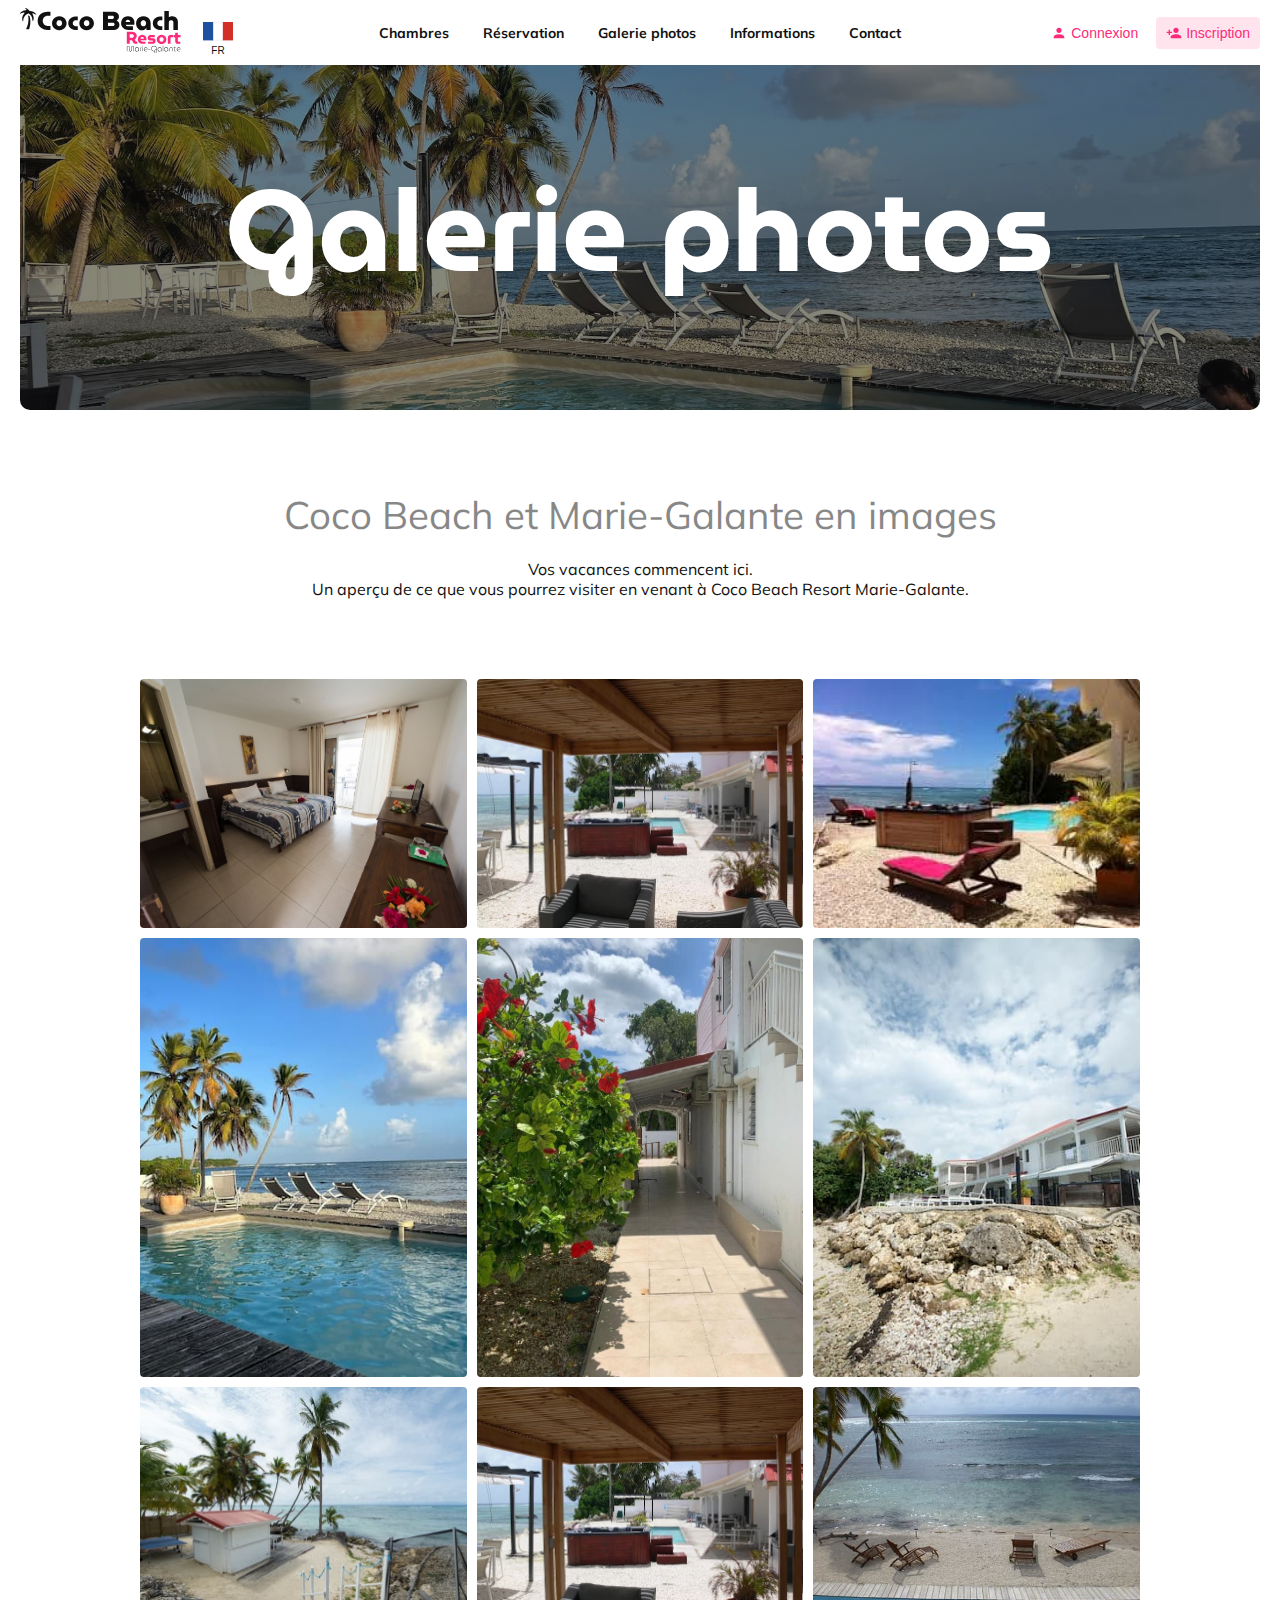
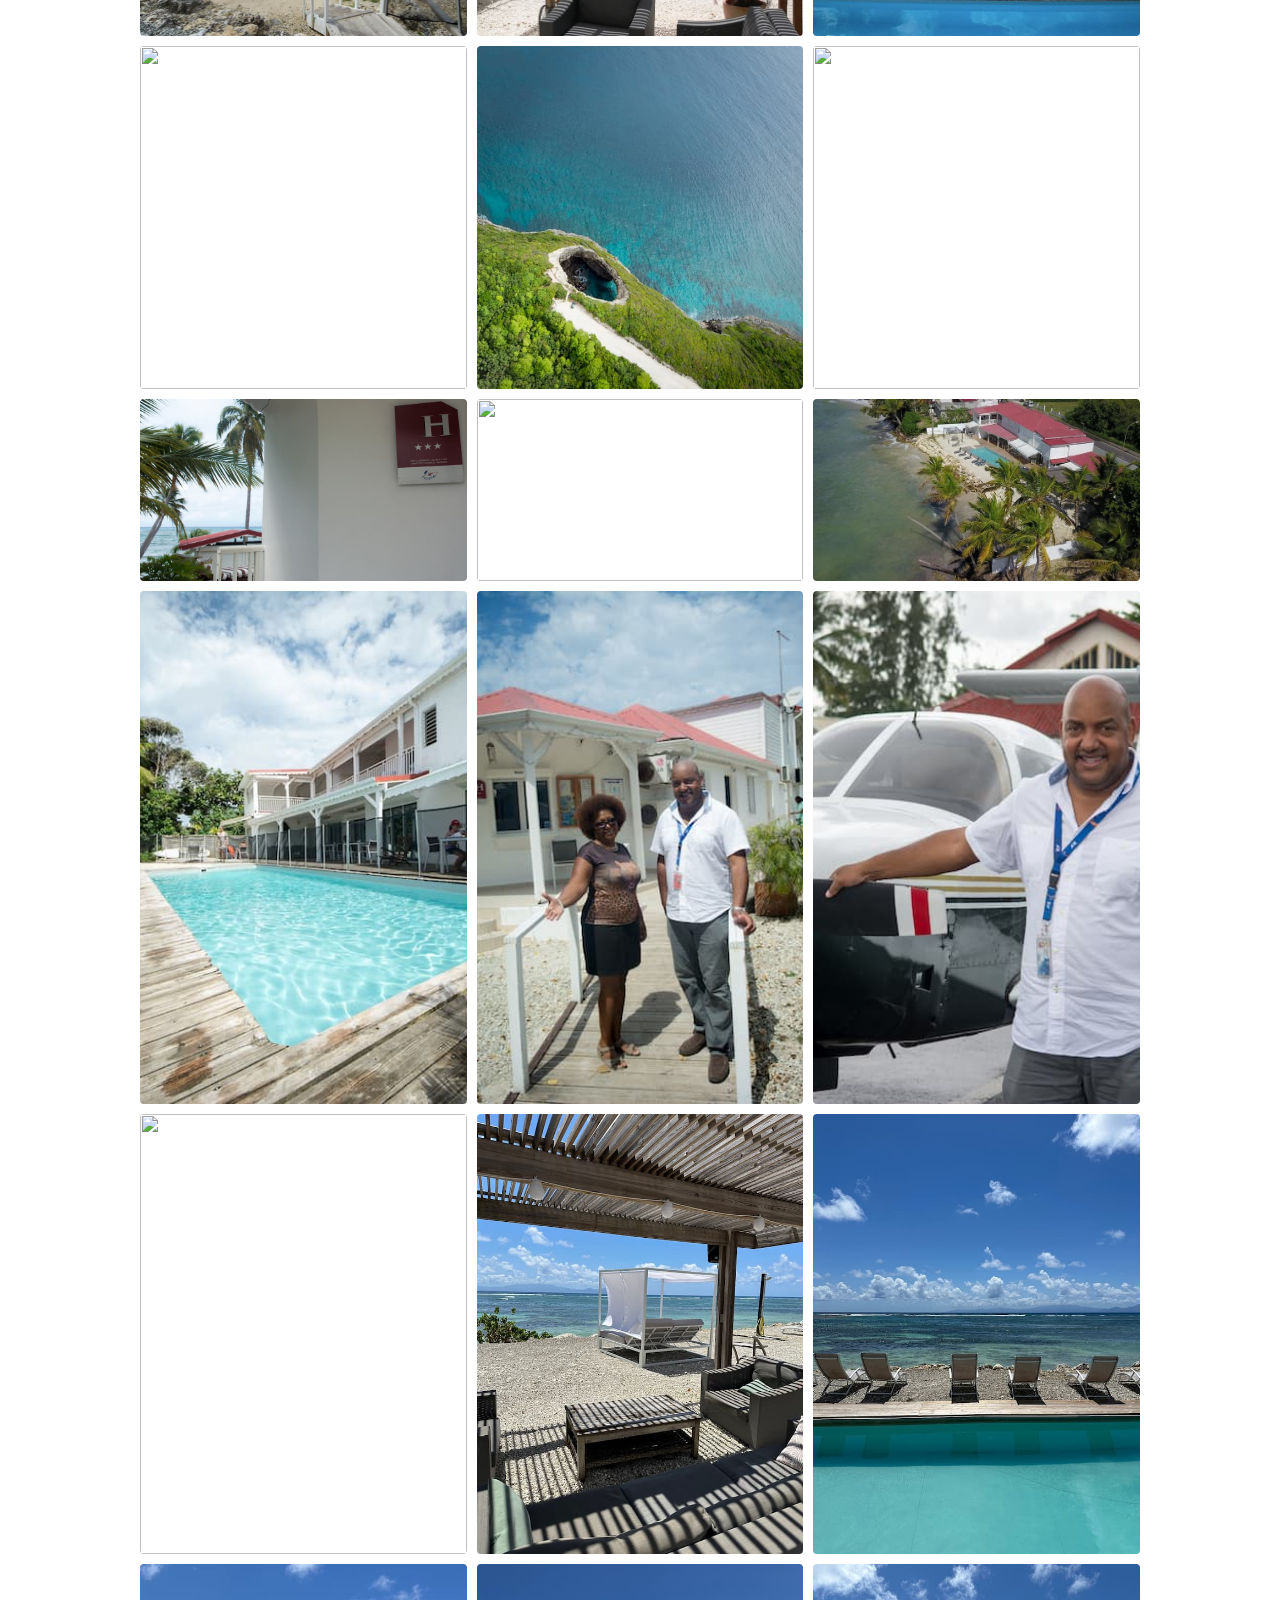
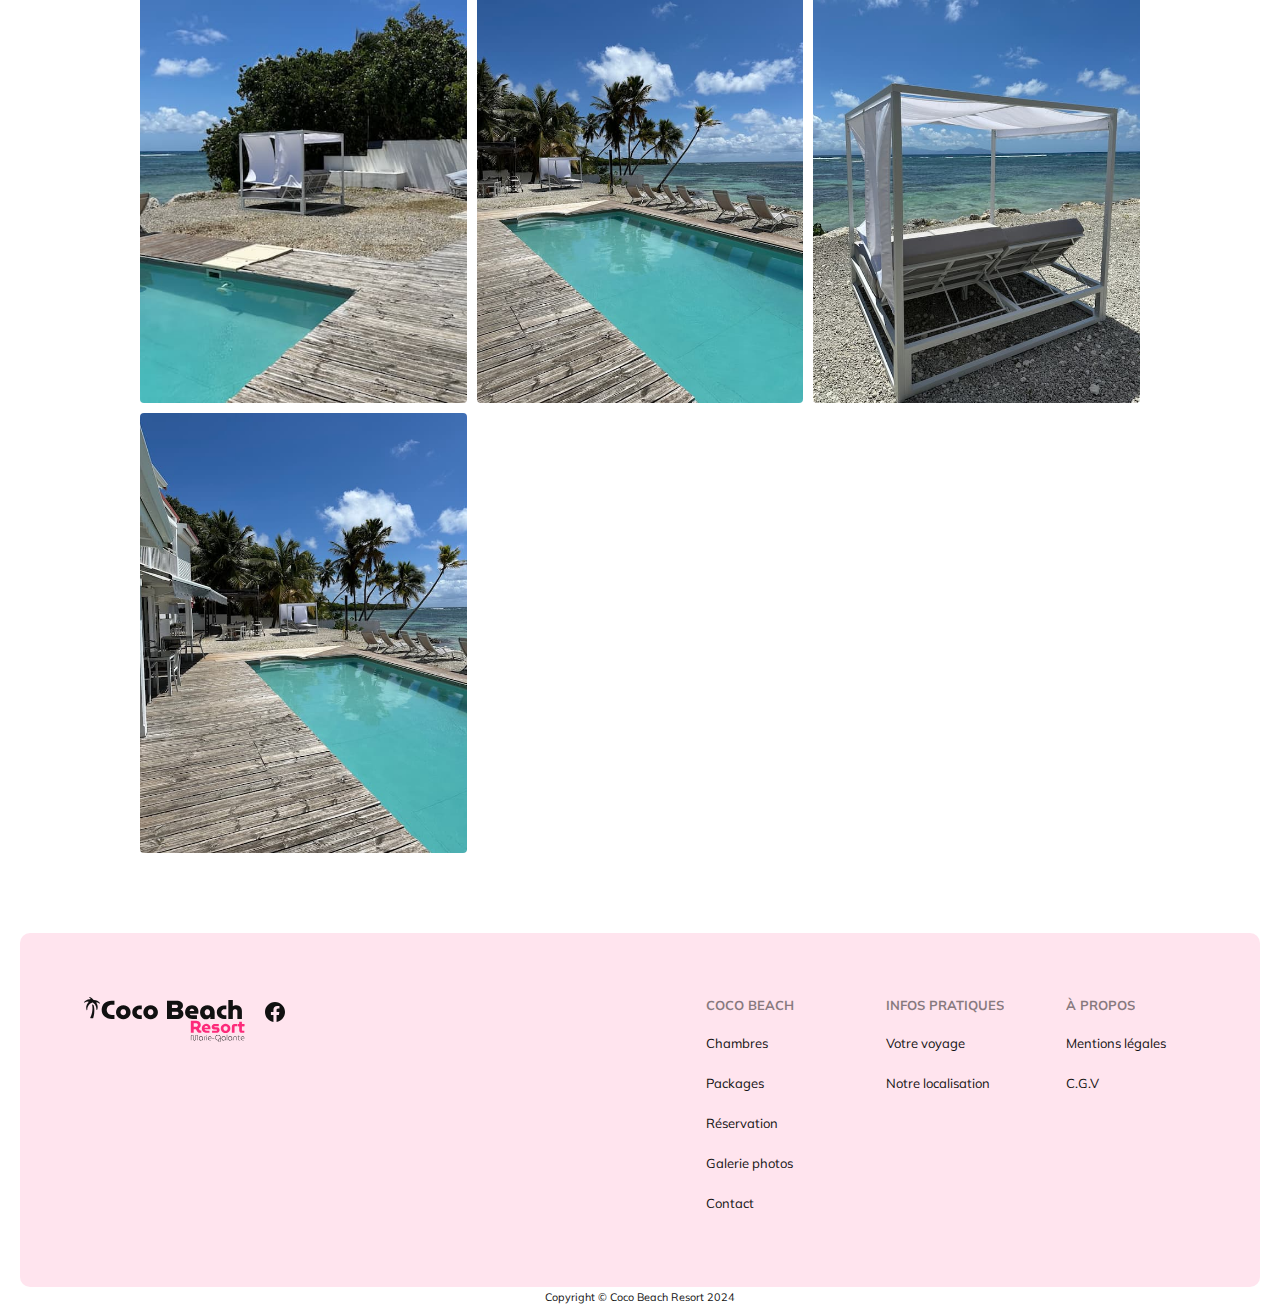
==== commit bd709e63: "update gallery and package for prod" ====
--- a/gallery.html
+++ b/gallery.html
@@ -269,6 +269,24 @@
                 <li class="gallery-img-list-item">
                     <img loading="lazy" src="./assets/images/gallery19.jpg" alt="" class="gallery-img">
                 </li>
+                <li class="gallery-img-list-item">
+                    <img loading="lazy" src="./assets/images/gallery20.jpg" alt="" class="gallery-img">
+                </li>
+                <li class="gallery-img-list-item">
+                    <img loading="lazy" src="./assets/images/gallery21.jpg" alt="" class="gallery-img">
+                </li>
+                <li class="gallery-img-list-item">
+                    <img loading="lazy" src="./assets/images/gallery22.jpg" alt="" class="gallery-img">
+                </li>
+                <li class="gallery-img-list-item">
+                    <img loading="lazy" src="./assets/images/gallery23.jpg" alt="" class="gallery-img">
+                </li>
+                <li class="gallery-img-list-item">
+                    <img loading="lazy" src="./assets/images/gallery24.jpg" alt="" class="gallery-img">
+                </li>
+                <li class="gallery-img-list-item">
+                    <img loading="lazy" src="./assets/images/gallery25.jpg" alt="" class="gallery-img">
+                </li>
             </ul>
         </div>
     </section>
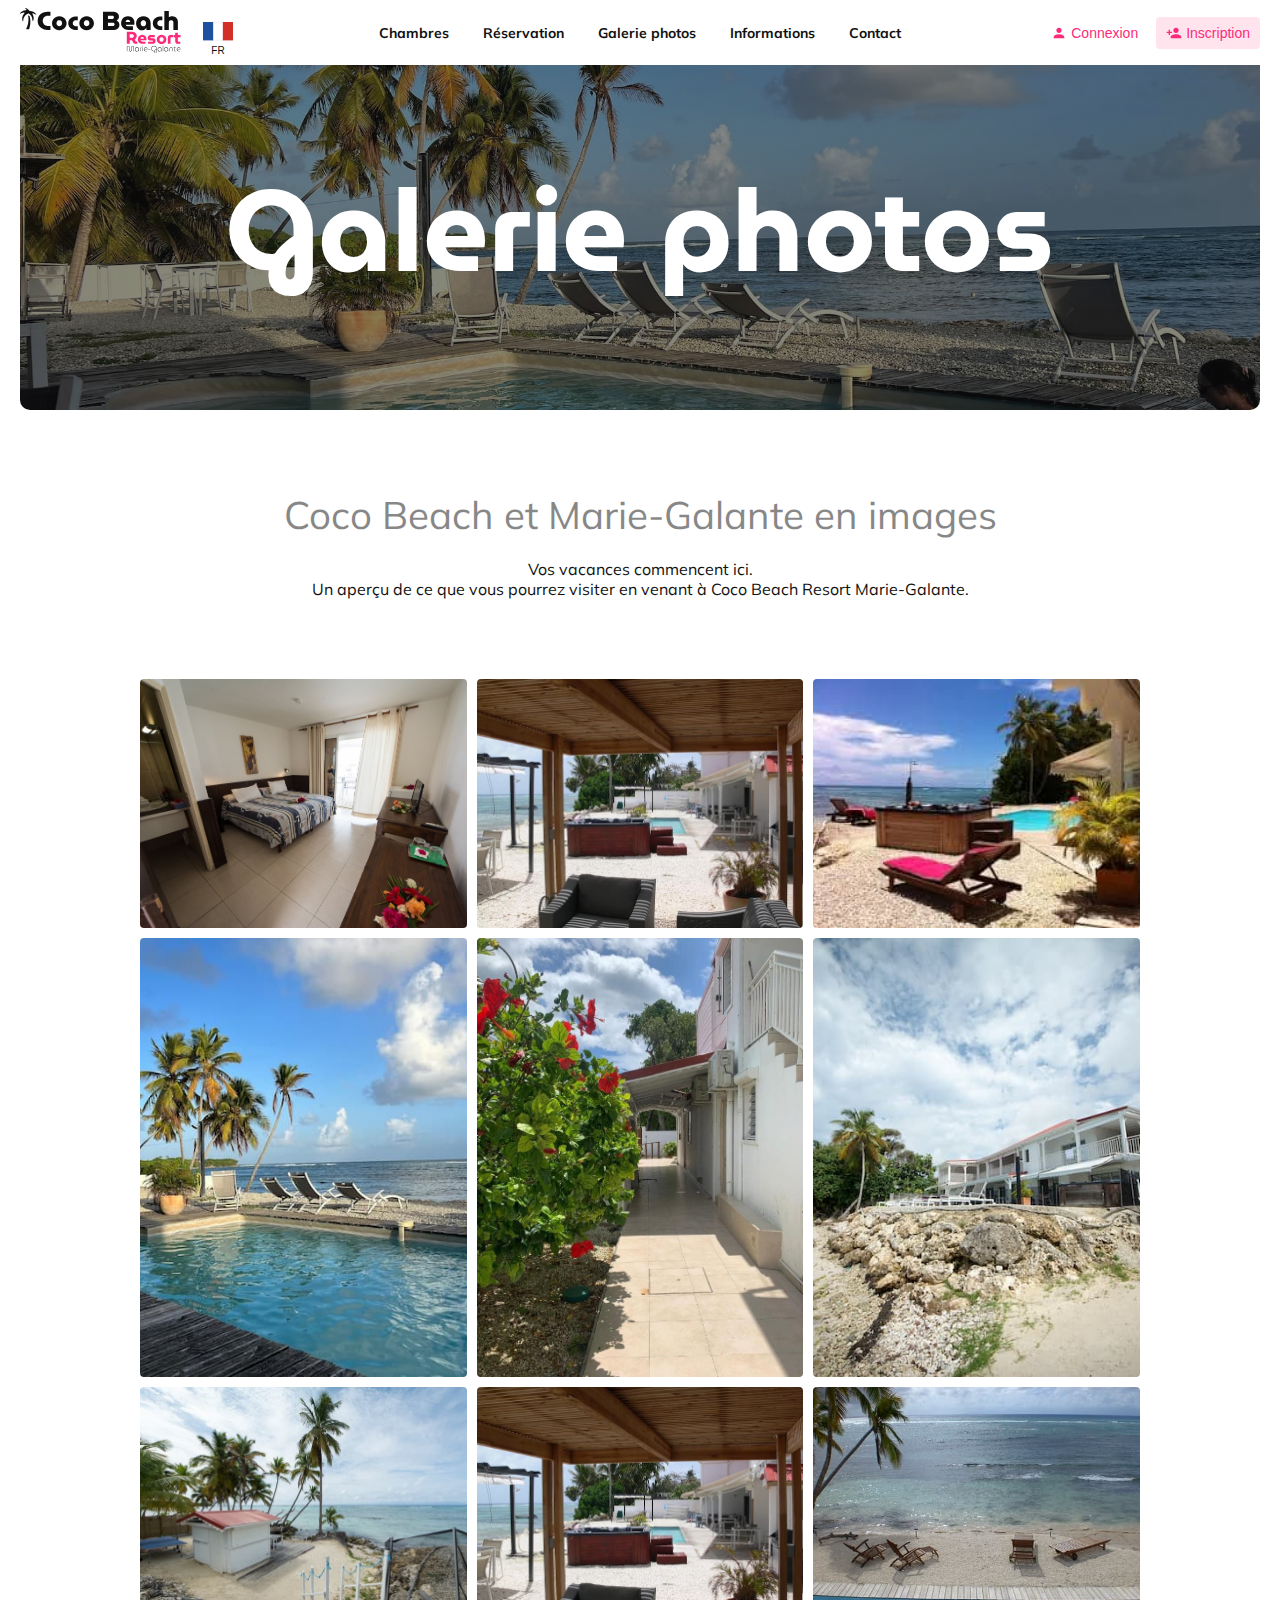
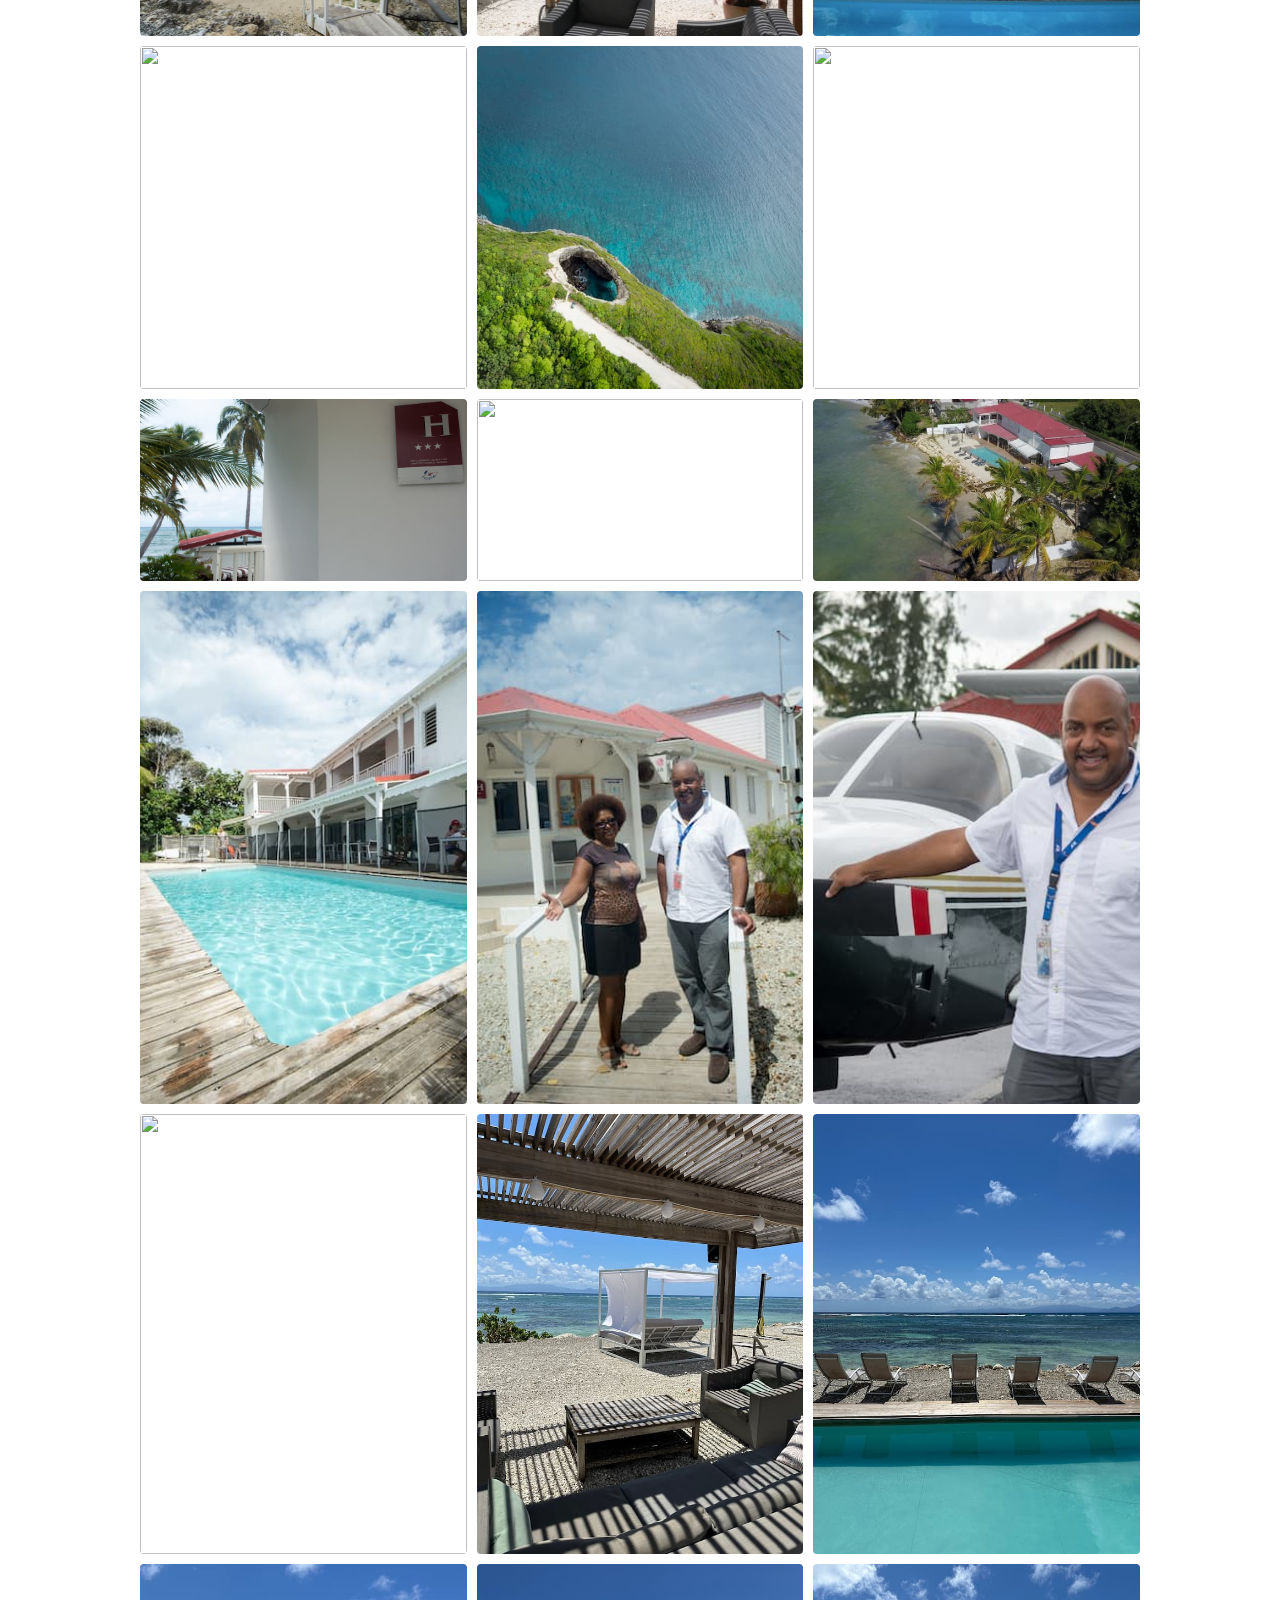
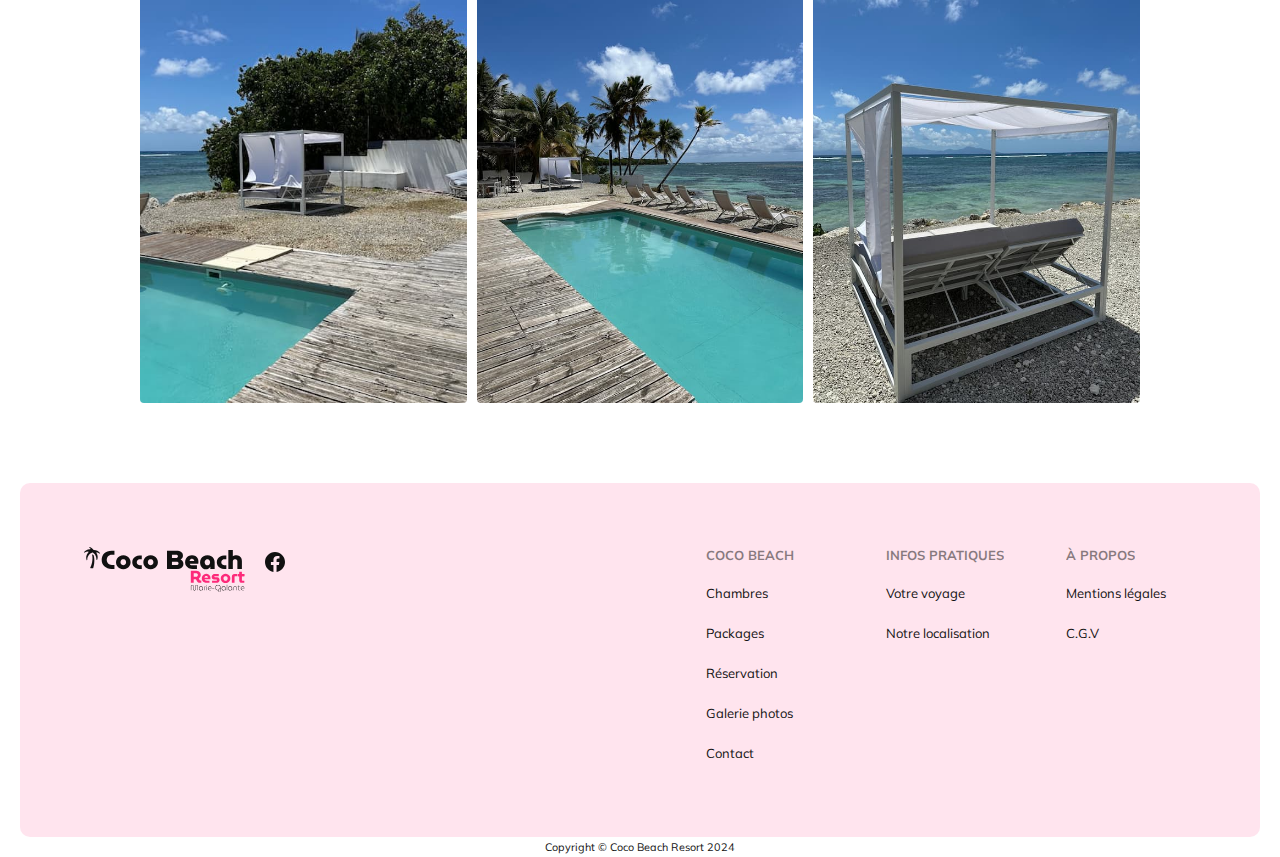
==== commit 5243602f: "update gallery 14" ====
--- a/gallery.html
+++ b/gallery.html
@@ -284,9 +284,6 @@
                 <li class="gallery-img-list-item">
                     <img loading="lazy" src="./assets/images/gallery24.jpg" alt="" class="gallery-img">
                 </li>
-                <li class="gallery-img-list-item">
-                    <img loading="lazy" src="./assets/images/gallery25.jpg" alt="" class="gallery-img">
-                </li>
             </ul>
         </div>
     </section>
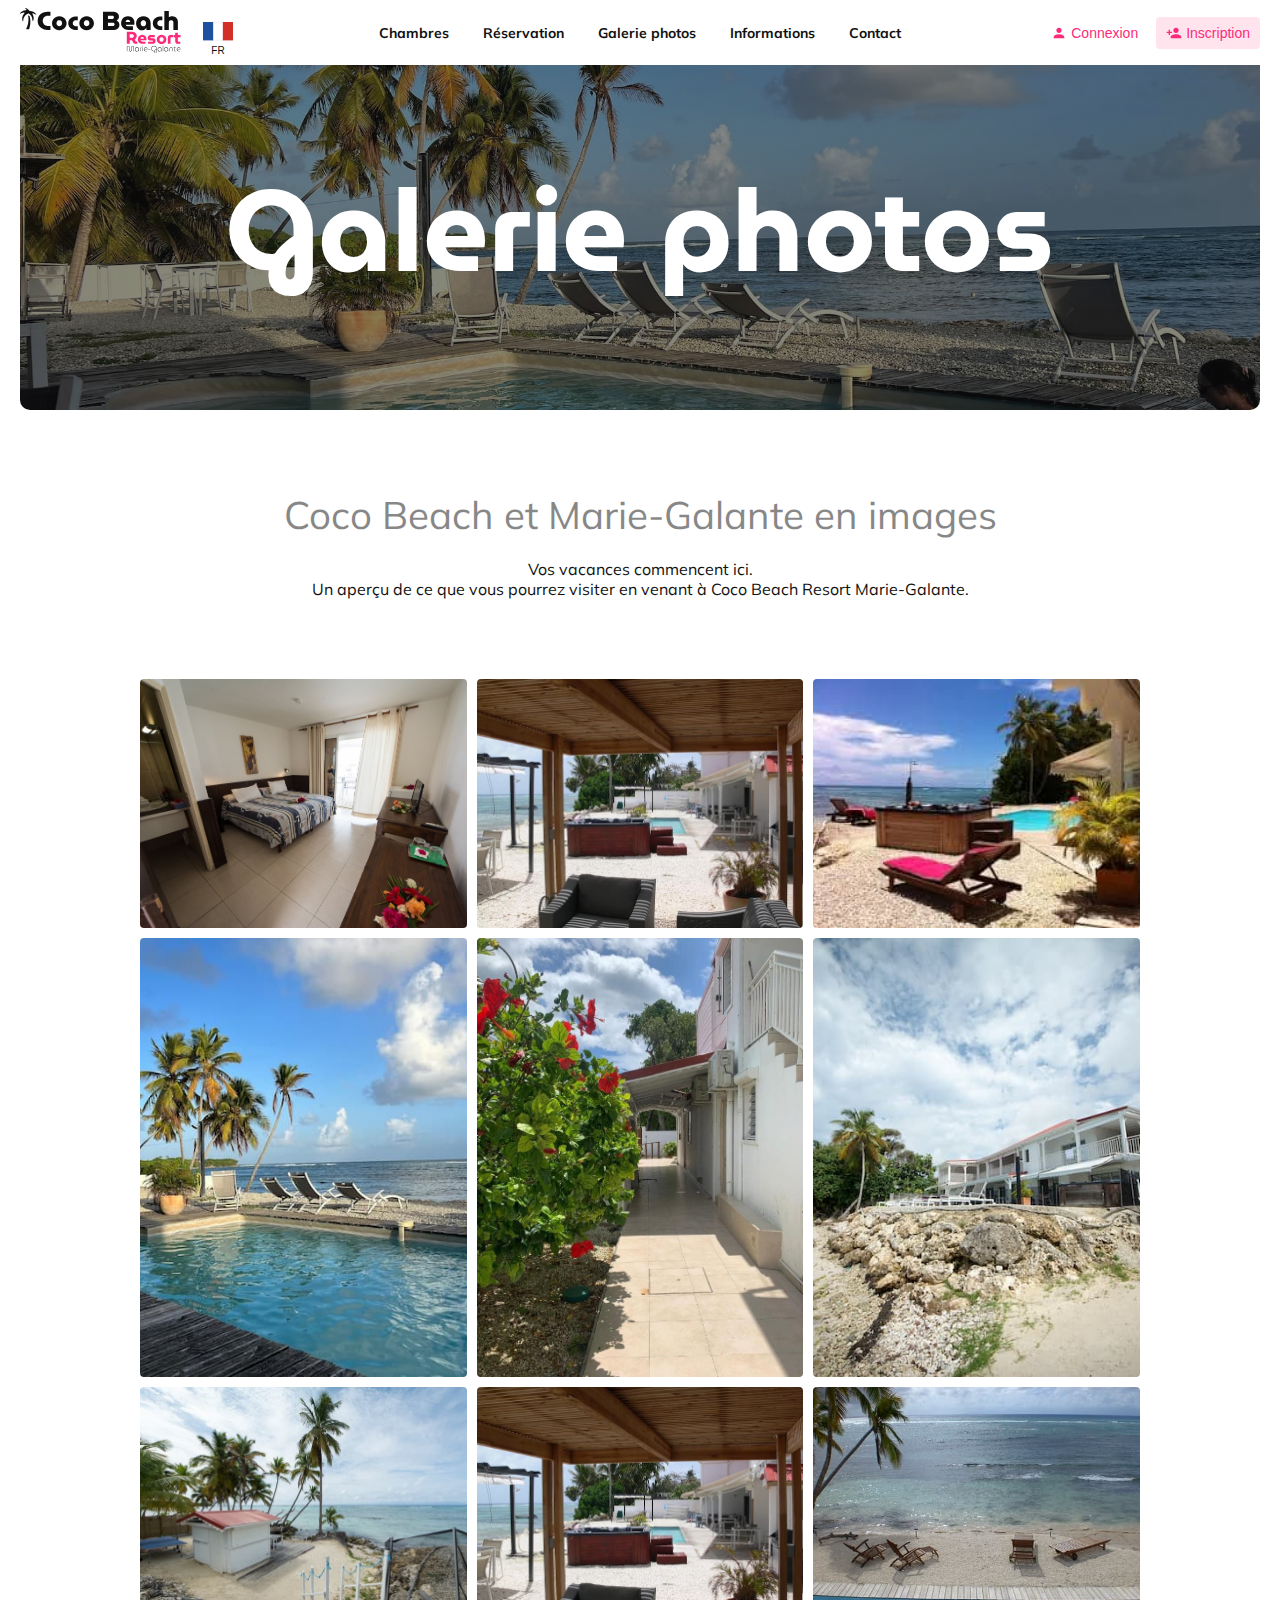
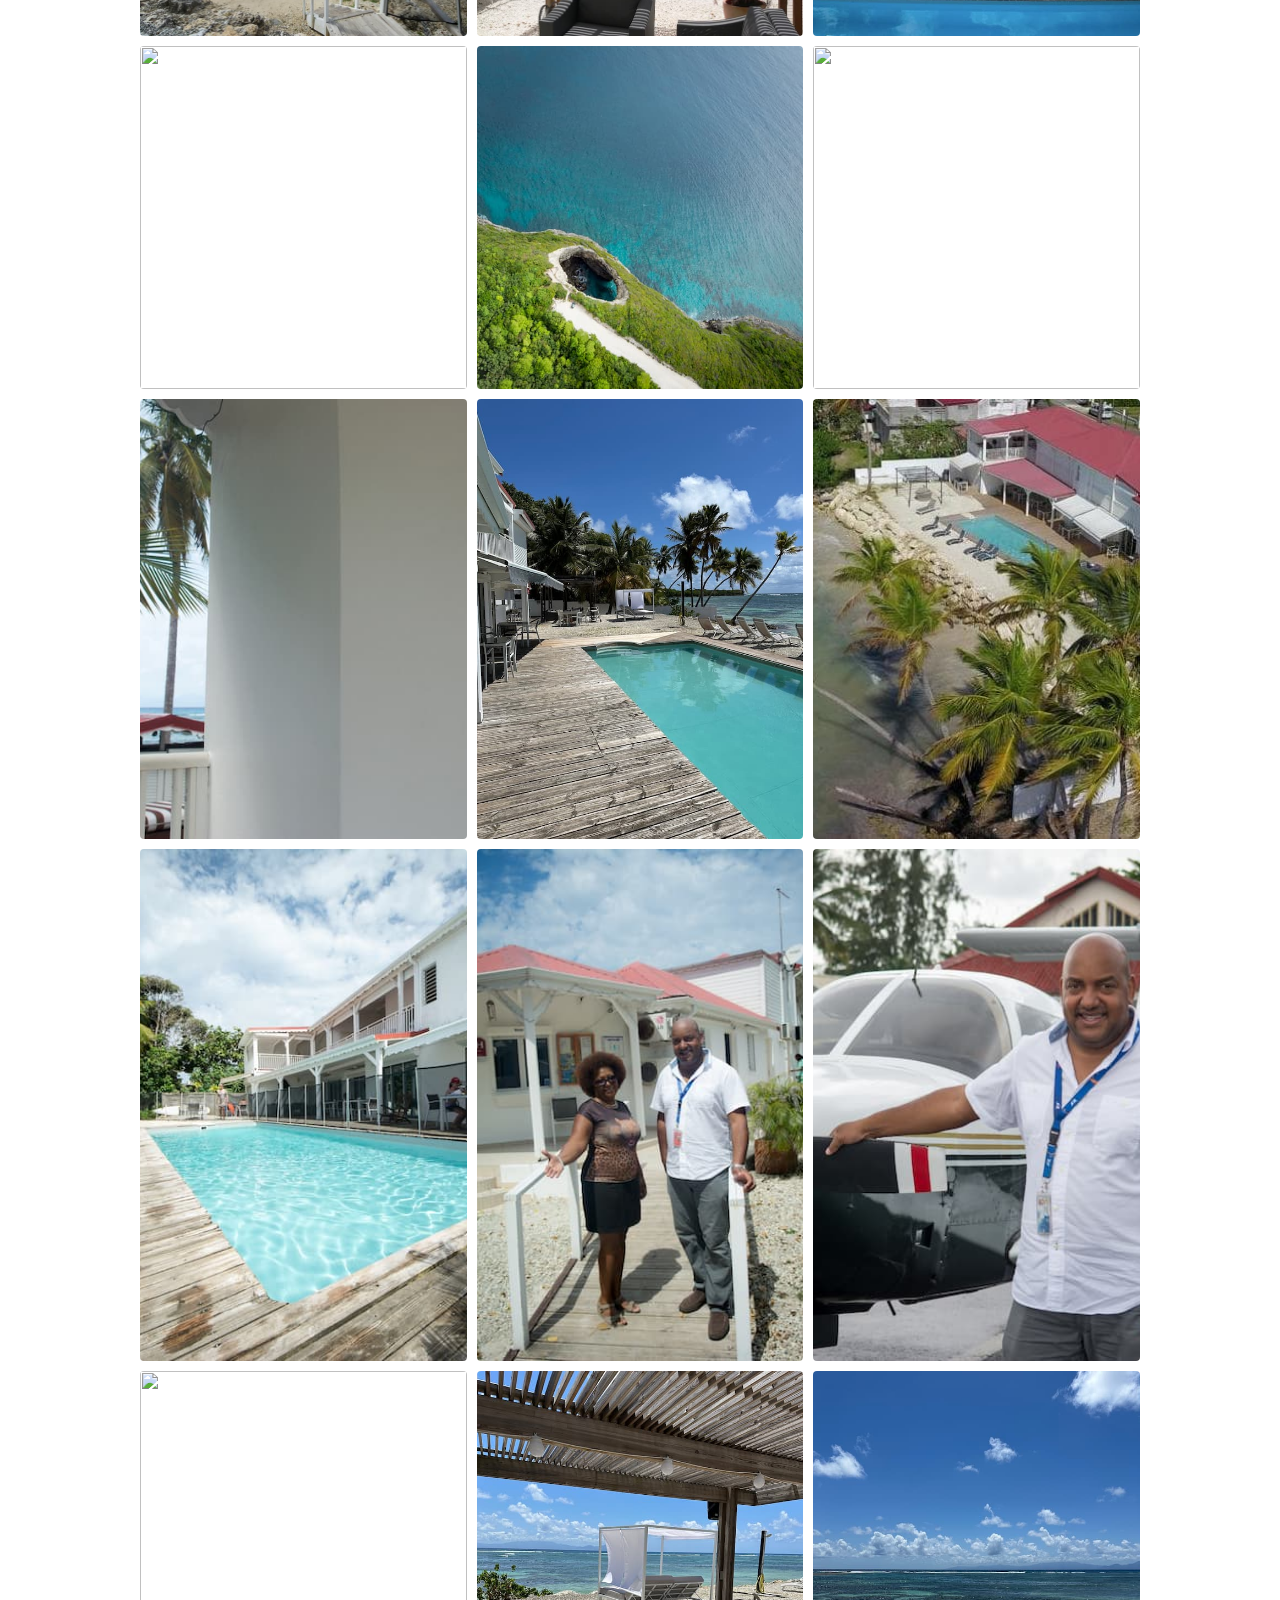
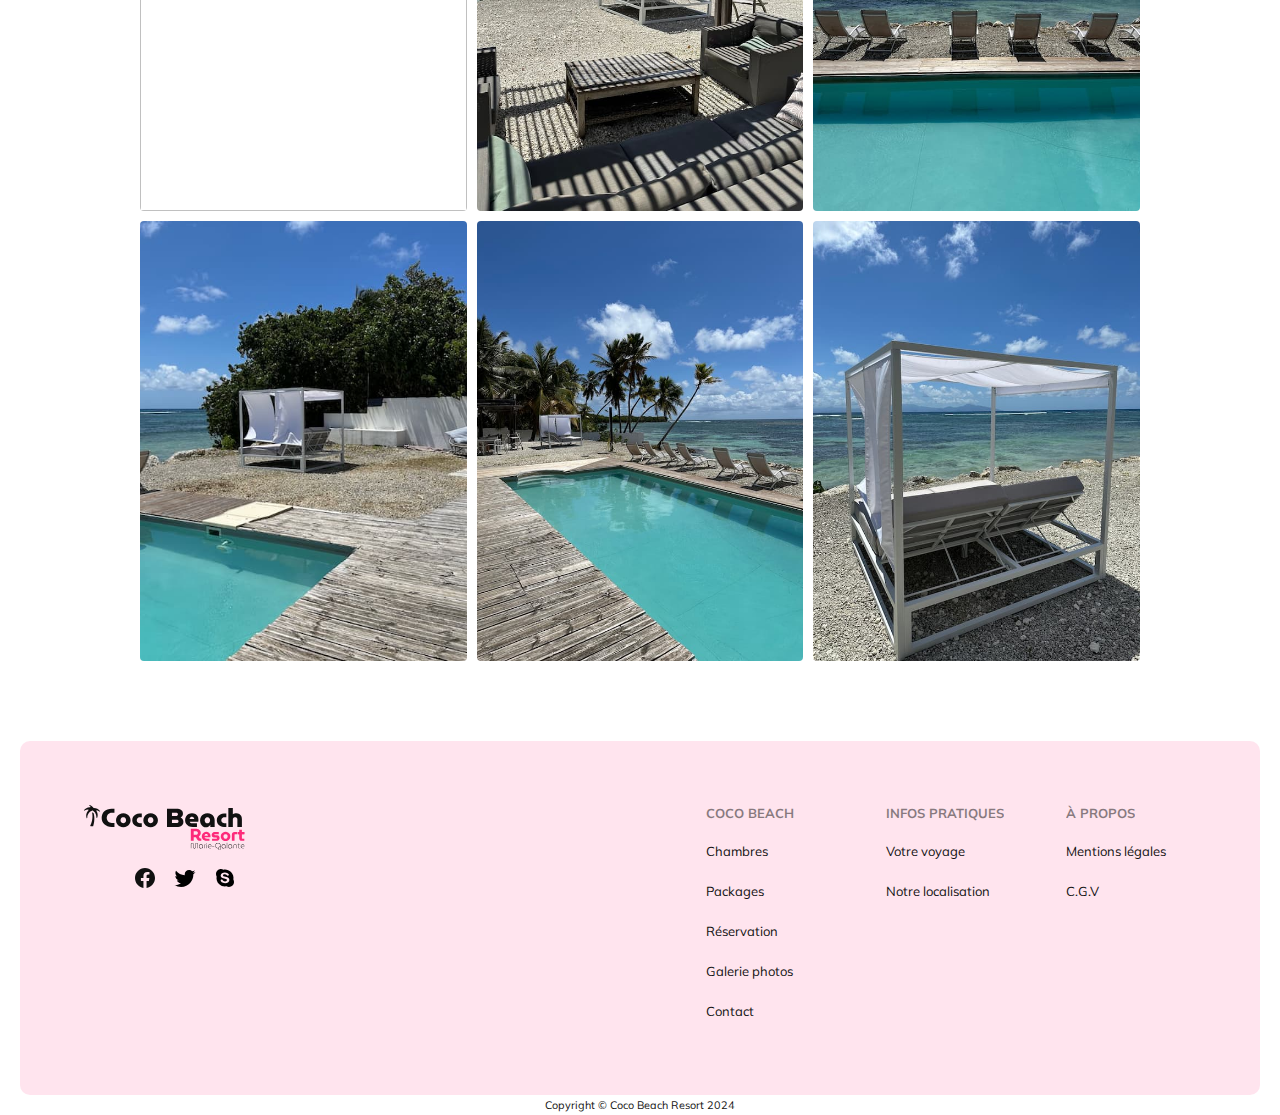
==== commit fa80a530: "_ Update des réseaux dans le footer _ Update des liens réserver et prendre le pack _ ajout de skype " ====
--- a/gallery.html
+++ b/gallery.html
@@ -338,9 +338,17 @@
                     <path d="M158.946 43.3083C158.541 43.3083 158.175 43.2349 157.846 43.0883C157.517 42.9365 157.257 42.7165 157.064 42.4282C156.872 42.14 156.776 41.7885 156.776 41.3738C156.776 41.0147 156.85 40.6809 156.996 40.3724C157.143 40.0639 157.35 39.816 157.618 39.6289C157.891 39.4418 158.213 39.3482 158.582 39.3482C158.946 39.3482 159.257 39.4291 159.515 39.591C159.778 39.7528 159.978 39.9728 160.114 40.251C160.256 40.5241 160.327 40.8326 160.327 41.1765C160.327 41.2321 160.324 41.2878 160.319 41.3434C160.319 41.399 160.314 41.4547 160.304 41.5103H157.155C157.166 41.8289 157.252 42.0995 157.413 42.322C157.575 42.5446 157.788 42.7115 158.051 42.8227C158.314 42.934 158.597 42.9896 158.9 42.9896H159.849V43.3083H158.946ZM157.155 41.2296H159.955C159.96 41.1285 159.952 41.0096 159.932 40.8731C159.917 40.7365 159.882 40.6 159.826 40.4634C159.77 40.3218 159.689 40.1903 159.583 40.0689C159.482 39.9475 159.348 39.8489 159.181 39.7731C159.014 39.6972 158.809 39.6593 158.567 39.6593C158.349 39.6593 158.152 39.7048 157.975 39.7958C157.803 39.8868 157.656 40.0108 157.535 40.1675C157.413 40.3193 157.32 40.4887 157.254 40.6758C157.188 40.8579 157.155 41.0425 157.155 41.2296Z" fill="#111111"/>
                 </svg>                    
             </a>
-            <a href="https://www.facebook.com/cocobeach971/">
-                <img loading="lazy" class="footer-social" src="./assets/icons/facebook.svg" alt="Coco Beach Resort Facebook profile">
-            </a>
+            <div class="footer-socials">
+                <a href="https://www.facebook.com/cocobeach971/">
+                    <img loading="lazy" class="footer-social" src="./assets/icons/facebook.svg" alt="Coco Beach Resort Facebook profile">
+                </a>
+                <a href="https://twitter.com/intent/follow?original_referer=https%3A%2F%2Fwww.cocobeachmari[…]twgr%5Ecocobeach971&region=follow_link&screen_name=cocobeach971">
+                    <img loading="lazy" class="footer-social" src="./assets/icons/twitter.svg" alt="Coco Beach Resort Twitter profile">
+                </a>
+                <a href="callto:cocobeachresort971">
+                    <img loading="lazy" class="footer-social" src="./assets/icons/skype.svg" alt="Coco Beach Resort Skype account">
+                </a>
+            </div>
         </div>
         <div class="footer-right">
             <div class="footer-right-column">
--- a/styles.css
+++ b/styles.css
@@ -1077,6 +1077,10 @@
   width: 130px;
 }
 
+.footer-socials {
+  display: flex;
+}
+
 .footer-social {
   width: 40px;
   height: 40px;
@@ -1086,6 +1090,9 @@
 .footer-left {
   -moz-column-gap: 10px;
        column-gap: 10px;
+  row-gap: 10px;
+  flex-direction: column;
+  align-items: flex-end;
 }
 
 .footer-right {
@@ -1717,6 +1724,9 @@
   .options-fare-table-line {
     grid-template-columns: 150px repeat(8, 50px);
   }
+  .footer-left {
+    align-items: center;
+  }
 }
 @media screen and (max-width: 680px) {
   .testimonies-visible {
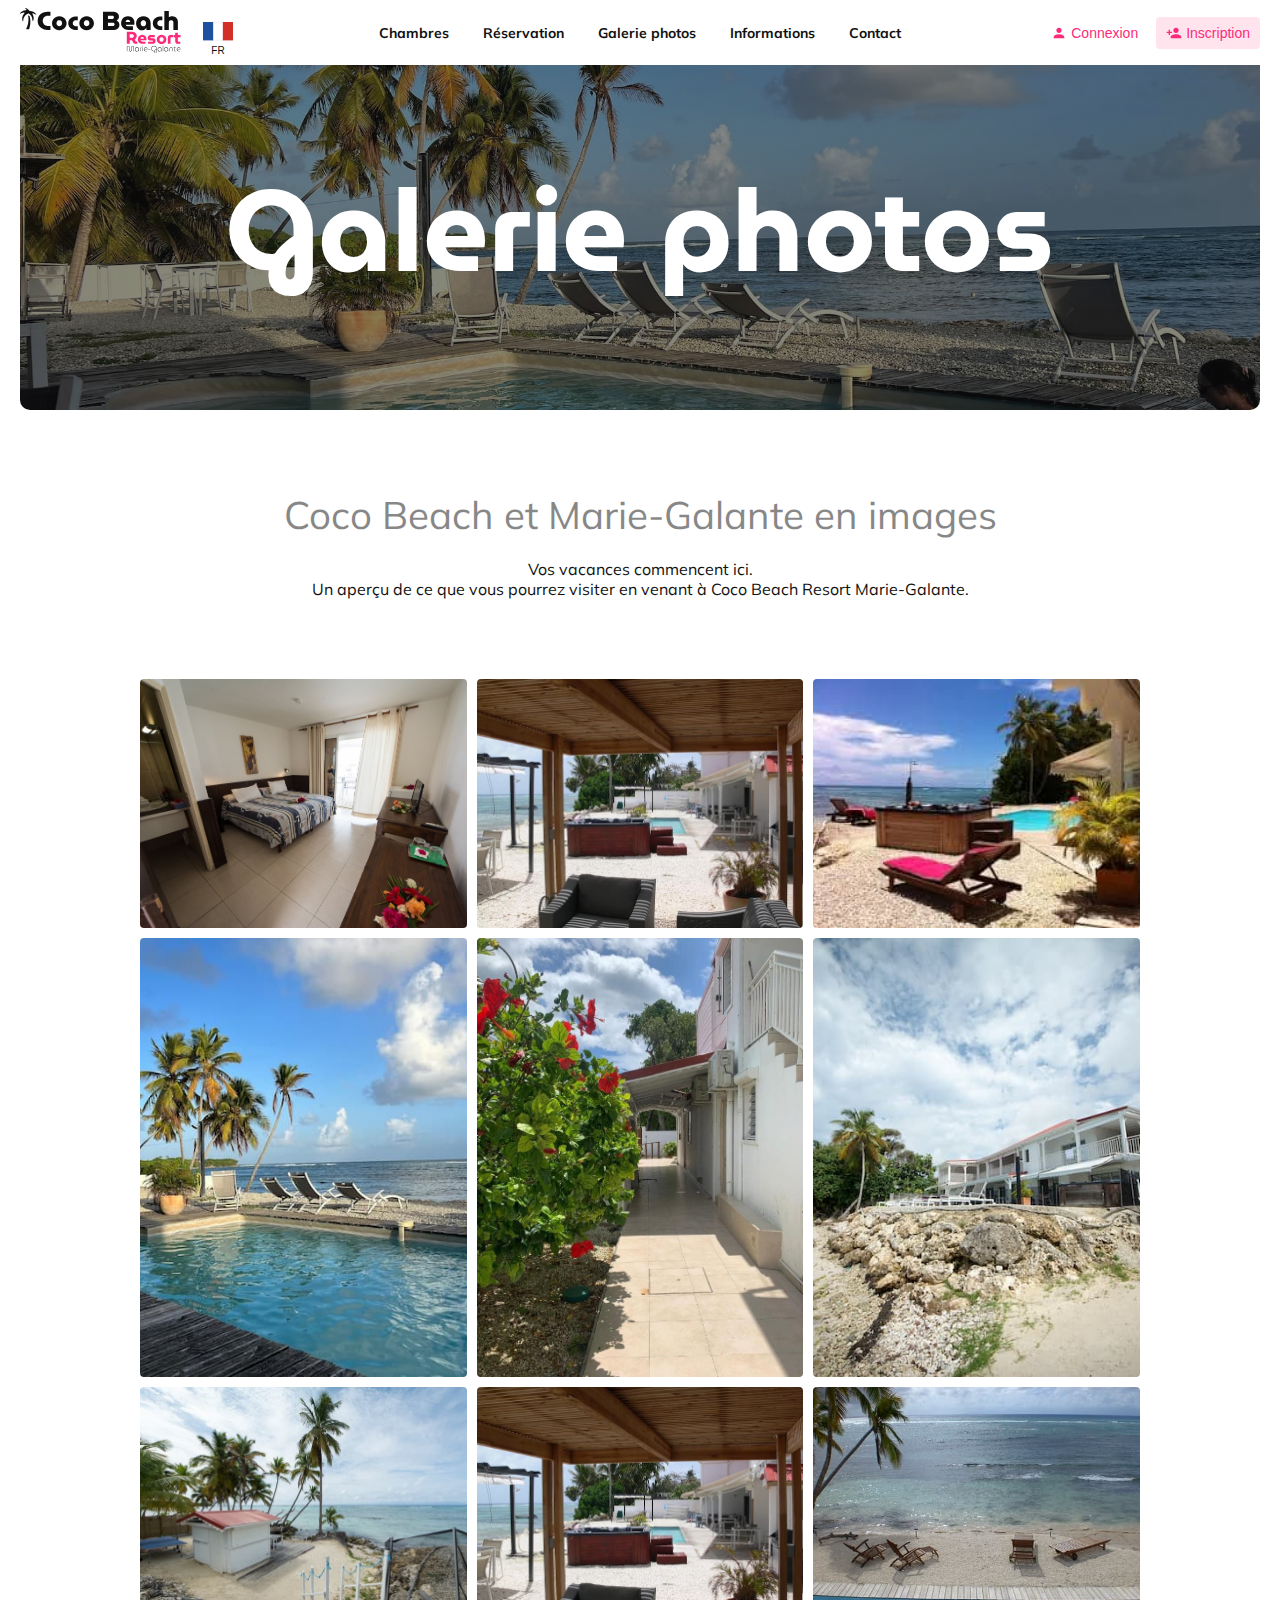
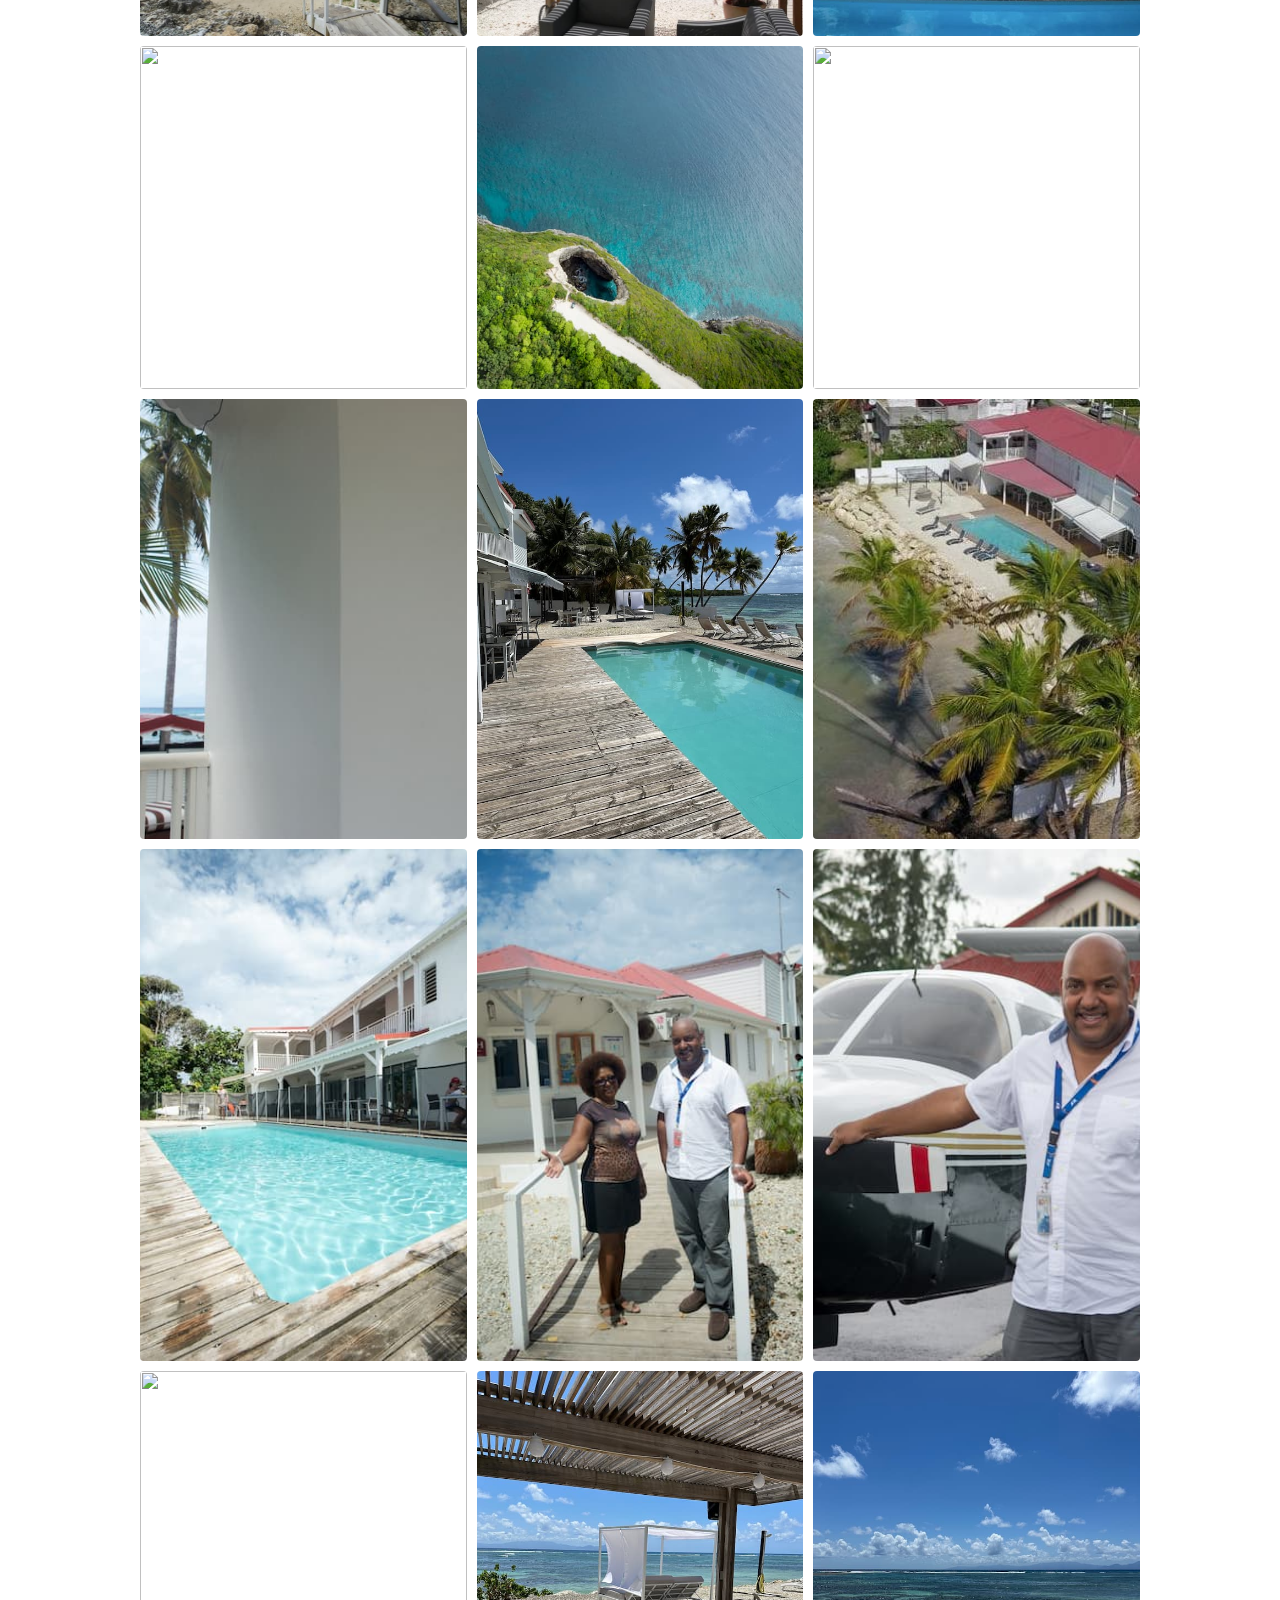
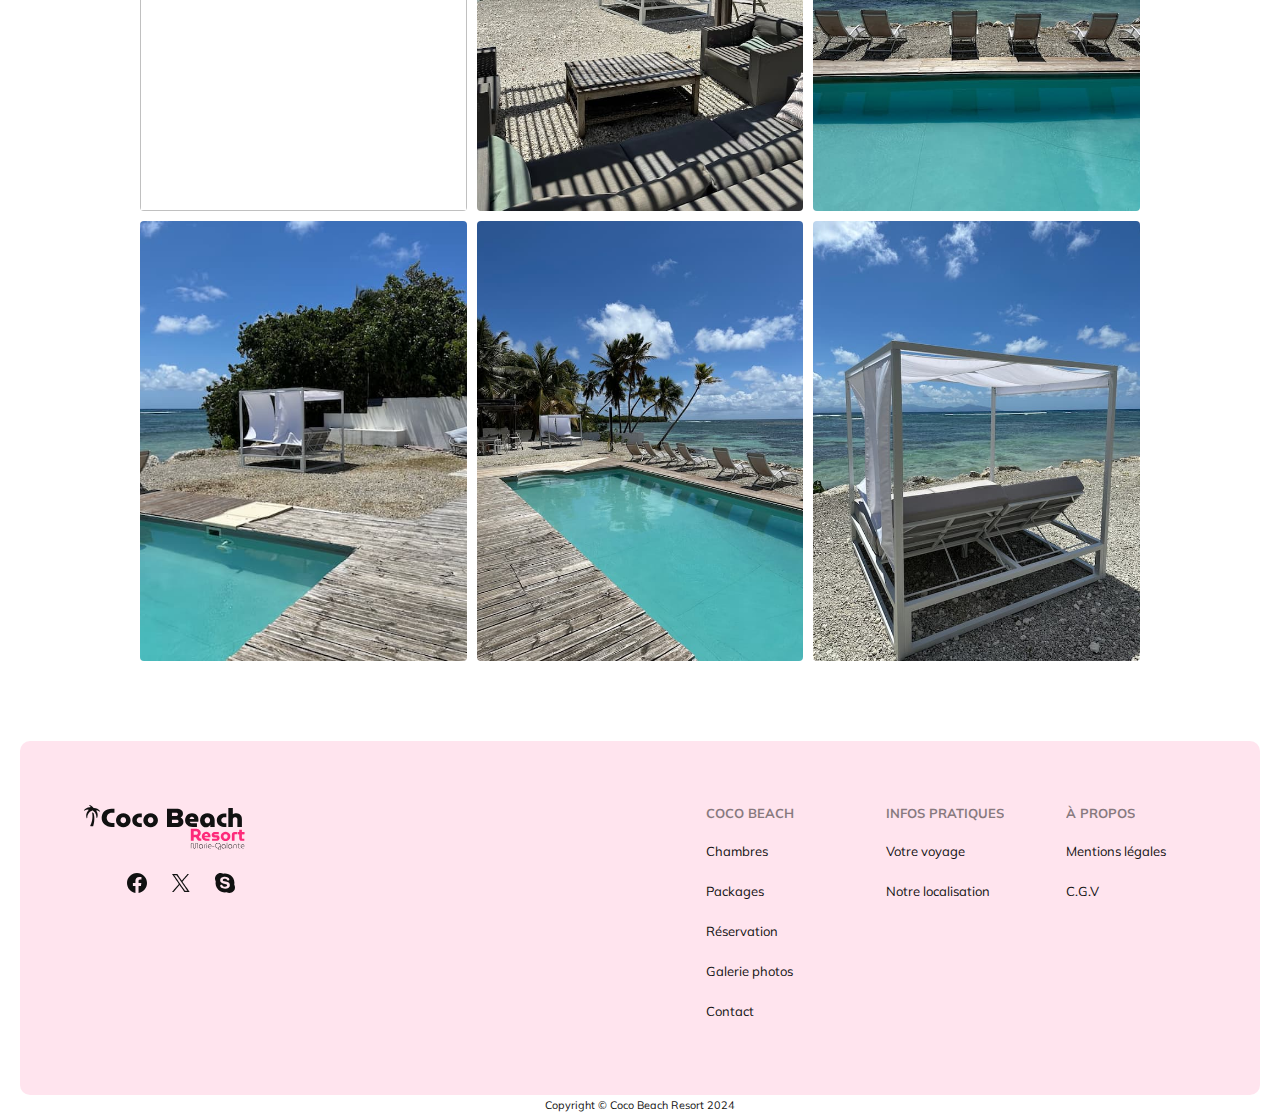
==== commit 71fdde4a: "_ Correctif sur le dimensionnement d l'icone skype et effet hover sur les icones du footer _ correct" ====
--- a/gallery.html
+++ b/gallery.html
@@ -340,13 +340,19 @@
             </a>
             <div class="footer-socials">
                 <a href="https://www.facebook.com/cocobeach971/">
-                    <img loading="lazy" class="footer-social" src="./assets/icons/facebook.svg" alt="Coco Beach Resort Facebook profile">
+                    <svg class="footer-social-icon" width="40" height="40" viewBox="0 0 40 40" fill="none" xmlns="http://www.w3.org/2000/svg">
+                        <path d="M20 10C14.5 10 10 14.49 10 20.02C10 25.02 13.66 29.17 18.44 29.92V22.92H15.9V20.02H18.44V17.81C18.44 15.3 19.93 13.92 22.22 13.92C23.31 13.92 24.45 14.11 24.45 14.11V16.58H23.19C21.95 16.58 21.56 17.35 21.56 18.14V20.02H24.34L23.89 22.92H21.56V29.92C23.9164 29.5478 26.0622 28.3455 27.6099 26.5301C29.1576 24.7146 30.0053 22.4056 30 20.02C30 14.49 25.5 10 20 10Z"/>
+                    </svg>
                 </a>
                 <a href="https://twitter.com/intent/follow?original_referer=https%3A%2F%2Fwww.cocobeachmari[…]twgr%5Ecocobeach971&region=follow_link&screen_name=cocobeach971">
-                    <img loading="lazy" class="footer-social" src="./assets/icons/twitter.svg" alt="Coco Beach Resort Twitter profile">
+                    <svg class="footer-social-icon" width="40" height="40" viewBox="0 0 40 40" fill="none" xmlns="http://www.w3.org/2000/svg">
+                        <path fill-rule="evenodd" clip-rule="evenodd" d="M11 11.0053C11 11.0095 11.1468 11.225 11.3621 11.5367C11.4084 11.6037 11.9235 12.353 12.8883 13.7569C13.2871 14.3372 13.7028 14.9421 13.8121 15.1011C13.9213 15.26 14.2433 15.7286 14.5277 16.1424C14.8119 16.5562 15.1396 17.033 15.2559 17.202C15.3721 17.3711 15.8077 18.0048 16.2238 18.6104C16.64 19.2158 17.0698 19.8414 17.1791 20.0003C17.3739 20.2837 17.6336 20.6617 17.791 20.8914L17.8705 21.0073L17.8271 21.0566C17.8032 21.0836 17.6684 21.24 17.5275 21.404C17.1659 21.825 16.8995 22.135 16.7387 22.3215C16.6627 22.4098 16.5099 22.5873 16.3993 22.716C16.2886 22.8447 16.1358 23.0222 16.0596 23.1105C15.9835 23.1988 15.8164 23.3928 15.6885 23.5417C15.4113 23.8643 15.1068 24.2183 14.8205 24.5509C14.7054 24.6847 14.4976 24.9262 14.3587 25.0876C14.2197 25.2491 14.0261 25.4741 13.9282 25.5876C13.8304 25.7012 13.6421 25.92 13.5098 26.0739C13.0958 26.5554 12.8077 26.8902 12.6927 27.0235C12.6316 27.0941 12.4663 27.2861 12.3253 27.4502C12.1842 27.6143 11.9821 27.8492 11.8762 27.9724C11.7702 28.0955 11.5782 28.3185 11.4496 28.4681C11.3209 28.6176 11.1671 28.7961 11.1078 28.8648C11.0485 28.9335 11 28.9922 11 28.9953C11 28.9983 11.3518 28.9996 11.7818 28.9983L12.5635 28.996L12.8241 28.6932C12.9673 28.5267 13.1681 28.2935 13.2702 28.1749C13.3723 28.0563 13.5605 27.8375 13.6885 27.6887C13.8165 27.5398 13.9959 27.3313 14.0871 27.2253C14.1784 27.1193 14.3684 26.8984 14.5094 26.7345C14.6504 26.5704 14.8458 26.3434 14.9436 26.2299C15.0414 26.1163 15.2332 25.8934 15.3699 25.7345C15.7554 25.2863 16.1976 24.7723 16.4276 24.505C16.5426 24.3713 16.7504 24.1298 16.8892 23.9683C17.028 23.8068 17.1791 23.6314 17.2249 23.5784C17.3232 23.465 17.54 23.213 17.9314 22.7572C18.2856 22.345 18.4274 22.1803 18.5058 22.0908L18.5672 22.0206L18.7135 22.233C18.8398 22.4164 19.3705 23.1884 19.5503 23.4503C19.9053 23.9676 20.177 24.3629 20.3443 24.6061C20.4553 24.7673 20.6866 25.1037 20.8581 25.3536C21.0297 25.6034 21.2609 25.94 21.3719 26.1013C21.4829 26.2627 21.9763 26.9809 22.4683 27.6974L23.3628 29L25.9906 28.998C28.2237 28.9963 28.619 28.9941 28.6226 28.9833C28.6249 28.9762 28.6229 28.9729 28.6182 28.9759C28.6134 28.9788 28.4962 28.8163 28.3578 28.6146C28.135 28.2902 26.2911 25.6073 25.7666 24.8445C25.6572 24.6856 25.4261 24.3491 25.2528 24.0968C25.0795 23.8445 24.8781 23.5514 24.8051 23.4454C24.6874 23.2743 24.1163 22.4431 23.9069 22.138C23.8636 22.0749 23.7557 21.918 23.6672 21.7893C23.5787 21.6607 23.417 21.4253 23.3077 21.2664C23.1985 21.1074 22.7685 20.482 22.3522 19.8765C21.4446 18.5562 21.5053 18.6449 21.4993 18.6292C21.4964 18.6215 21.5634 18.5364 21.6671 18.416C21.7621 18.3058 21.9498 18.0877 22.0842 17.9313C22.2186 17.775 22.4247 17.5356 22.5421 17.3993C22.6595 17.2631 22.8638 17.0256 22.996 16.8717C23.3145 16.5011 23.4479 16.346 23.647 16.1149C24.0207 15.6811 24.2388 15.4275 24.8036 14.7708C24.936 14.6168 25.1242 14.3981 25.222 14.2845C25.3198 14.171 25.5028 13.9583 25.6286 13.812C25.7544 13.6657 25.9073 13.4881 25.9683 13.4175C26.0293 13.3469 26.2283 13.1157 26.4105 12.9037C26.8744 12.3639 27.193 11.9939 27.3538 11.8079C27.4294 11.7203 27.5182 11.6168 27.551 11.5779C27.5838 11.539 27.685 11.4214 27.7758 11.3164C27.8666 11.2115 27.9649 11.0974 27.9941 11.0628L28.0473 11H27.2635H26.4796L26.4026 11.0895C26.3602 11.1387 26.2103 11.3131 26.0694 11.4771C25.9285 11.6411 25.7633 11.8331 25.7024 11.9037C25.6414 11.9743 25.501 12.1374 25.3904 12.2661C25.2797 12.3948 25.1269 12.5723 25.0507 12.6606C24.9746 12.7489 24.8006 12.9512 24.664 13.1102C24.2766 13.5612 24.1851 13.6675 23.9777 13.9084C23.6613 14.2757 23.418 14.5586 22.8451 15.2249C22.7366 15.351 22.598 15.5121 22.5371 15.5827C22.3999 15.7417 22.0965 16.0944 21.8307 16.4039C21.6023 16.6699 21.5208 16.7642 21.5139 16.7708C21.5112 16.7734 21.362 16.9467 21.1822 17.1562C21.0024 17.3656 20.8414 17.553 20.8244 17.5725L20.7933 17.6081L20.4408 17.0955C20.2469 16.8134 20.0587 16.5394 20.0224 16.4864C19.9861 16.4334 19.7478 16.0867 19.4928 15.7158C18.9632 14.9454 18.8303 14.7519 18.1118 13.7065C17.8257 13.2902 17.4867 12.7968 17.3584 12.6102C17.2302 12.4234 17.1081 12.2459 17.0871 12.2156C17.0278 12.13 16.4159 11.2382 16.3301 11.1124L16.2535 11H13.6267C12.182 11 11 11.0024 11 11.0053ZM13.134 12.1858C13.141 12.1978 13.258 12.366 13.5539 12.789C13.651 12.9278 13.8977 13.2808 14.1023 13.5735C14.5442 14.2057 15.4125 15.4476 16.046 16.3534C16.861 17.5188 17.5477 18.5007 17.8489 18.9314C18.0112 19.1636 18.3648 19.6693 18.6347 20.0554C18.9046 20.4414 19.2611 20.9513 19.4268 21.1884C19.7061 21.5879 20.0289 22.0495 21.1334 23.6288C21.3663 23.9619 21.7502 24.511 21.9865 24.8491C22.5556 25.6631 23.3362 26.7795 23.7573 27.3813L24.0975 27.8675L25.283 27.8699C25.9349 27.8711 26.4684 27.8702 26.4684 27.8678C26.4684 27.8654 26.3391 27.6785 26.181 27.4526C26.0229 27.2267 25.7016 26.7672 25.467 26.4317C25.2323 26.0961 24.834 25.5264 24.5817 25.1656C24.3294 24.8048 23.9743 24.297 23.7926 24.0372C23.1669 23.1422 22.6012 22.3331 22.0155 21.4958C21.6927 21.0341 21.3089 20.485 21.1627 20.2756C21.0165 20.0662 20.8691 19.8555 20.8352 19.8076C20.8013 19.7597 20.7303 19.6585 20.6776 19.5828C20.6249 19.5072 20.5673 19.4246 20.5495 19.3994C20.5318 19.3741 20.4106 19.2007 20.2801 19.014C20.1496 18.8273 19.822 18.3587 19.5521 17.9727C18.8448 16.9611 18.4001 16.3252 17.8681 15.5644C17.6106 15.196 17.15 14.5373 16.8445 14.1005C16.5391 13.6638 16.1116 13.052 15.8947 12.7409L15.5001 12.1753L14.3138 12.1748C13.3672 12.1744 13.1288 12.1767 13.134 12.1858Z"/>
+                    </svg>
                 </a>
                 <a href="callto:cocobeachresort971">
-                    <img loading="lazy" class="footer-social" src="./assets/icons/skype.svg" alt="Coco Beach Resort Skype account">
+                    <svg class="footer-social-icon" width="40" height="40" viewBox="0 0 40 40" fill="none" xmlns="http://www.w3.org/2000/svg">
+                        <path d="M26.6667 13.3333C28.9667 15.6 29.8333 18.7667 29.2889 21.7222C29.7444 22.5222 30 23.4556 30 24.4444C30 25.9179 29.4147 27.331 28.3728 28.3728C27.331 29.4147 25.9179 30 24.4444 30C23.4556 30 22.5222 29.7444 21.7222 29.2889C18.7667 29.8333 15.6 28.9667 13.3333 26.6667C11.0333 24.4 10.1667 21.2333 10.7111 18.2778C10.2556 17.4778 10 16.5444 10 15.5556C10 14.0821 10.5853 12.669 11.6272 11.6272C12.669 10.5853 14.0821 10 15.5556 10C16.5444 10 17.4778 10.2556 18.2778 10.7111C21.2333 10.1667 24.4 11.0333 26.6667 13.3333ZM20.0444 25.7333C23.2333 25.7333 24.8222 24.2 24.8222 22.1333C24.8222 20.8111 24.2 19.4 21.7889 18.8556L19.5778 18.3667C18.7333 18.1778 17.7778 17.9222 17.7778 17.1333C17.7778 16.3333 18.4444 15.7778 19.6667 15.7778C22.1444 15.7778 21.9111 17.4778 23.1444 17.4778C23.7889 17.4778 24.3444 17.1 24.3444 16.4444C24.3444 14.9222 21.9111 13.7778 19.8444 13.7778C17.6111 13.7778 15.2222 14.7333 15.2222 17.2667C15.2222 18.4889 15.6556 19.7889 18.0556 20.3889L21.0444 21.1444C21.9444 21.3667 22.1667 21.8667 22.1667 22.3333C22.1667 23.0889 21.4111 23.8333 20.0444 23.8333C17.3667 23.8333 17.7333 21.7778 16.3 21.7778C15.6556 21.7778 15.1889 22.2222 15.1889 22.8556C15.1889 24.0889 16.6667 25.7333 20.0444 25.7333Z"/>
+                    </svg>
                 </a>
             </div>
         </div>
--- a/styles.css
+++ b/styles.css
@@ -1079,6 +1079,8 @@
 
 .footer-socials {
   display: flex;
+  -moz-column-gap: 4px;
+       column-gap: 4px;
 }
 
 .footer-social {
@@ -1362,6 +1364,17 @@
   justify-content: center;
 }
 
+.footer-social-icon {
+  fill: var(--text);
+  border-radius: 50%;
+  transition: fill 0s linear;
+}
+
+.footer-social-icon:hover {
+  fill: white;
+  background: var(--primary);
+}
+
 @media screen and (max-width: 1200px) {
   header {
     grid-template-columns: repeat(2, auto) 1fr;
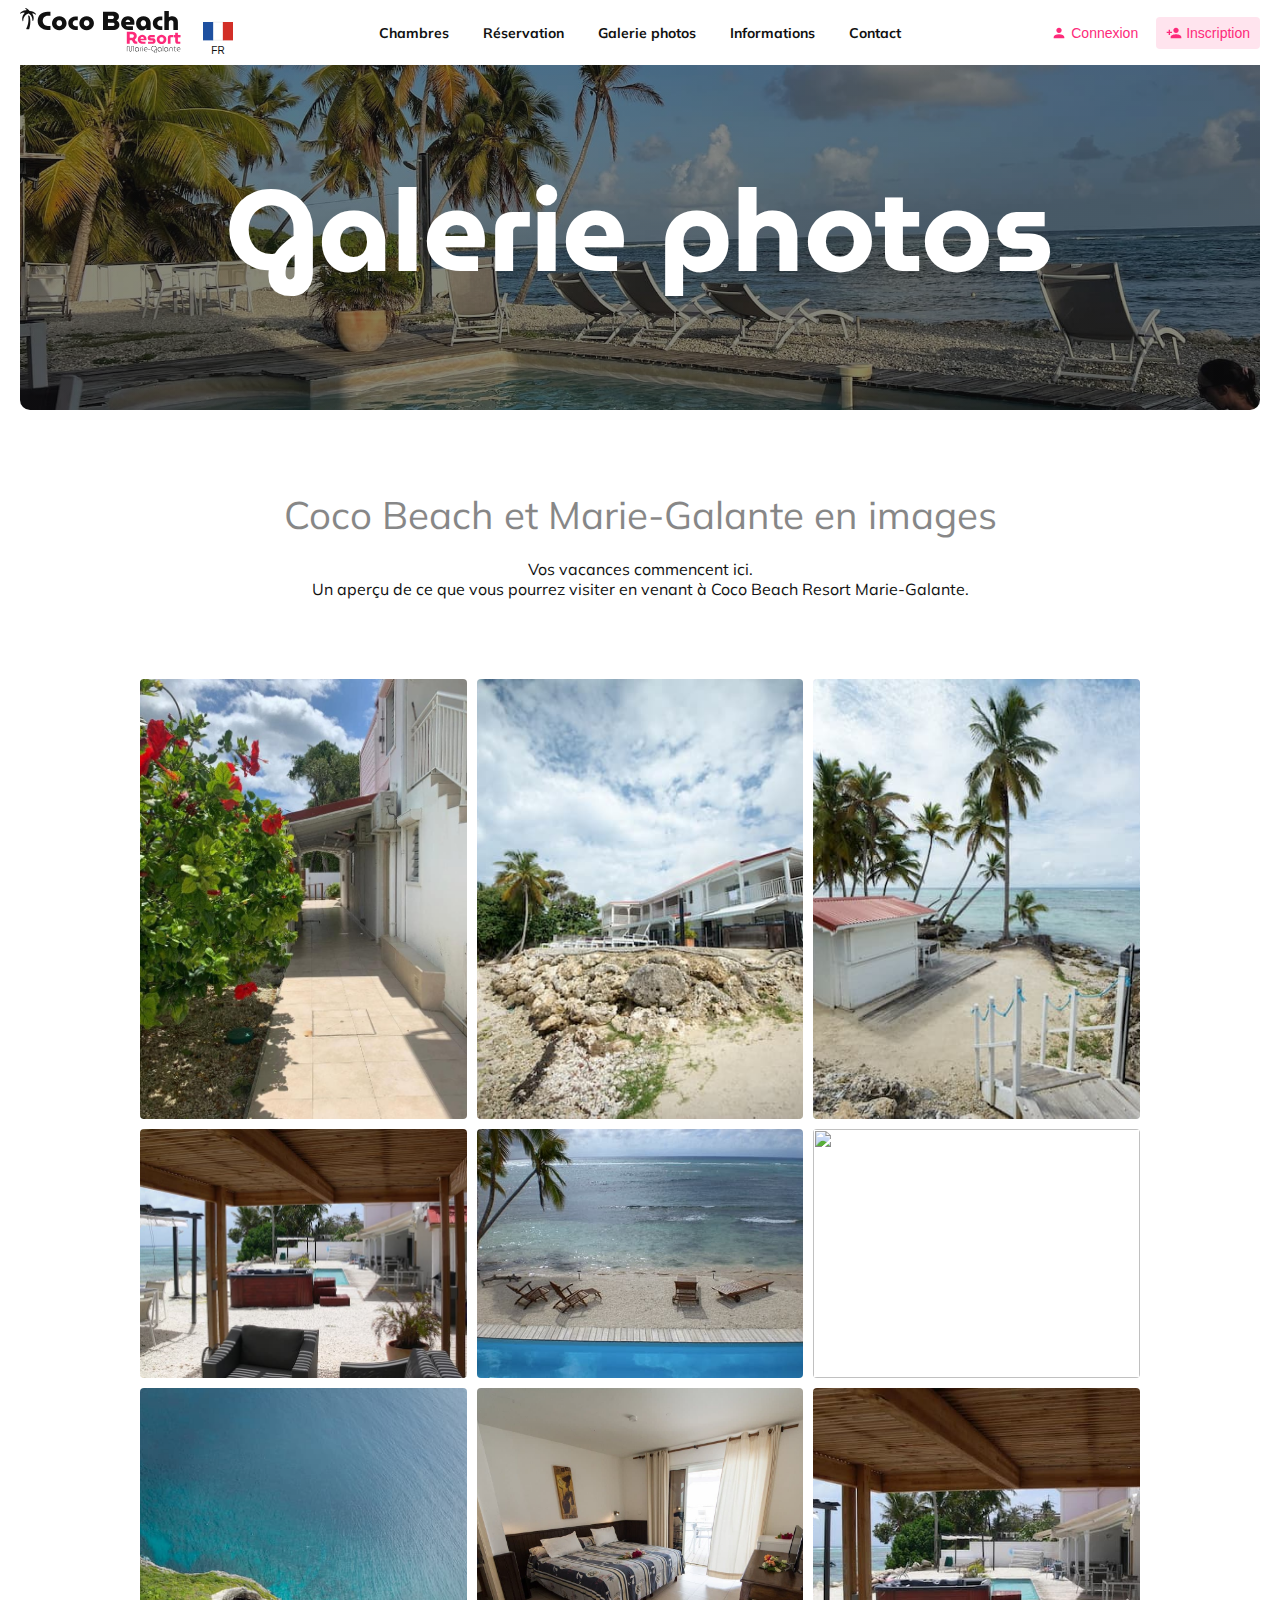
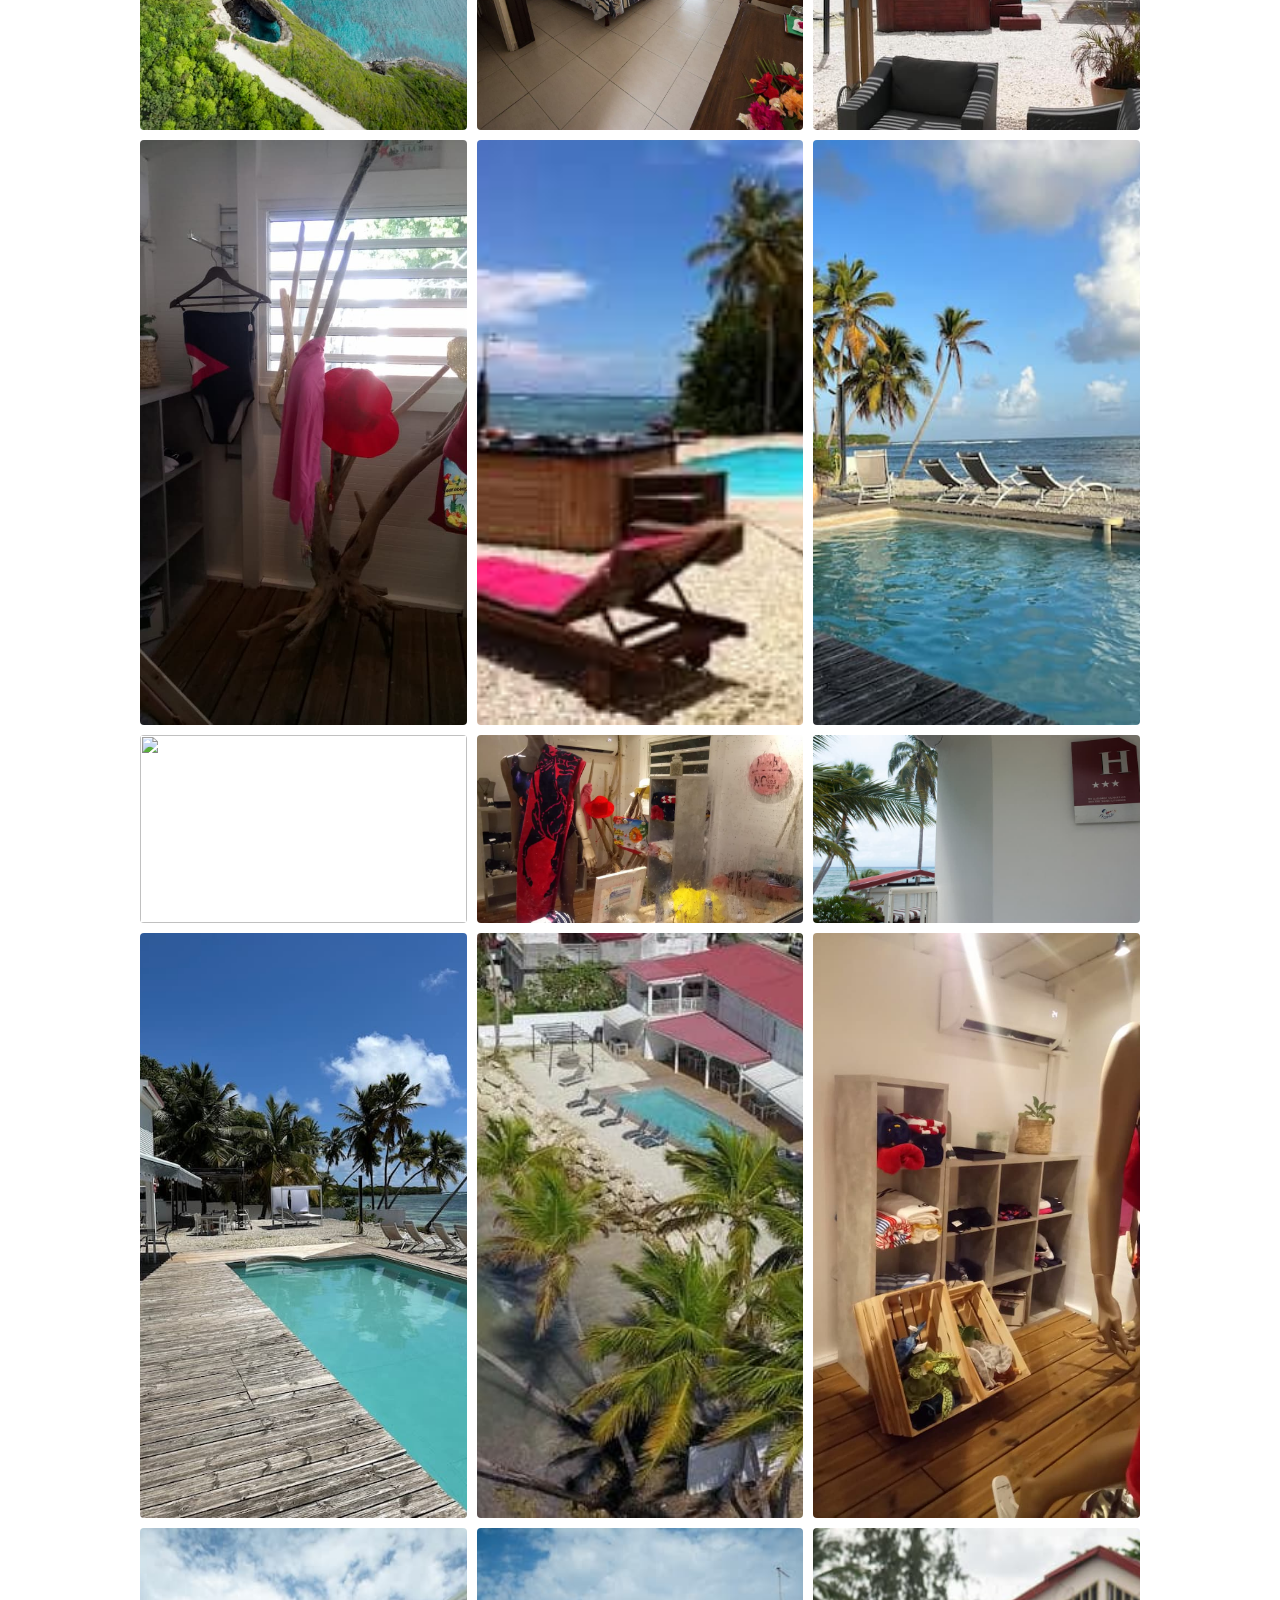
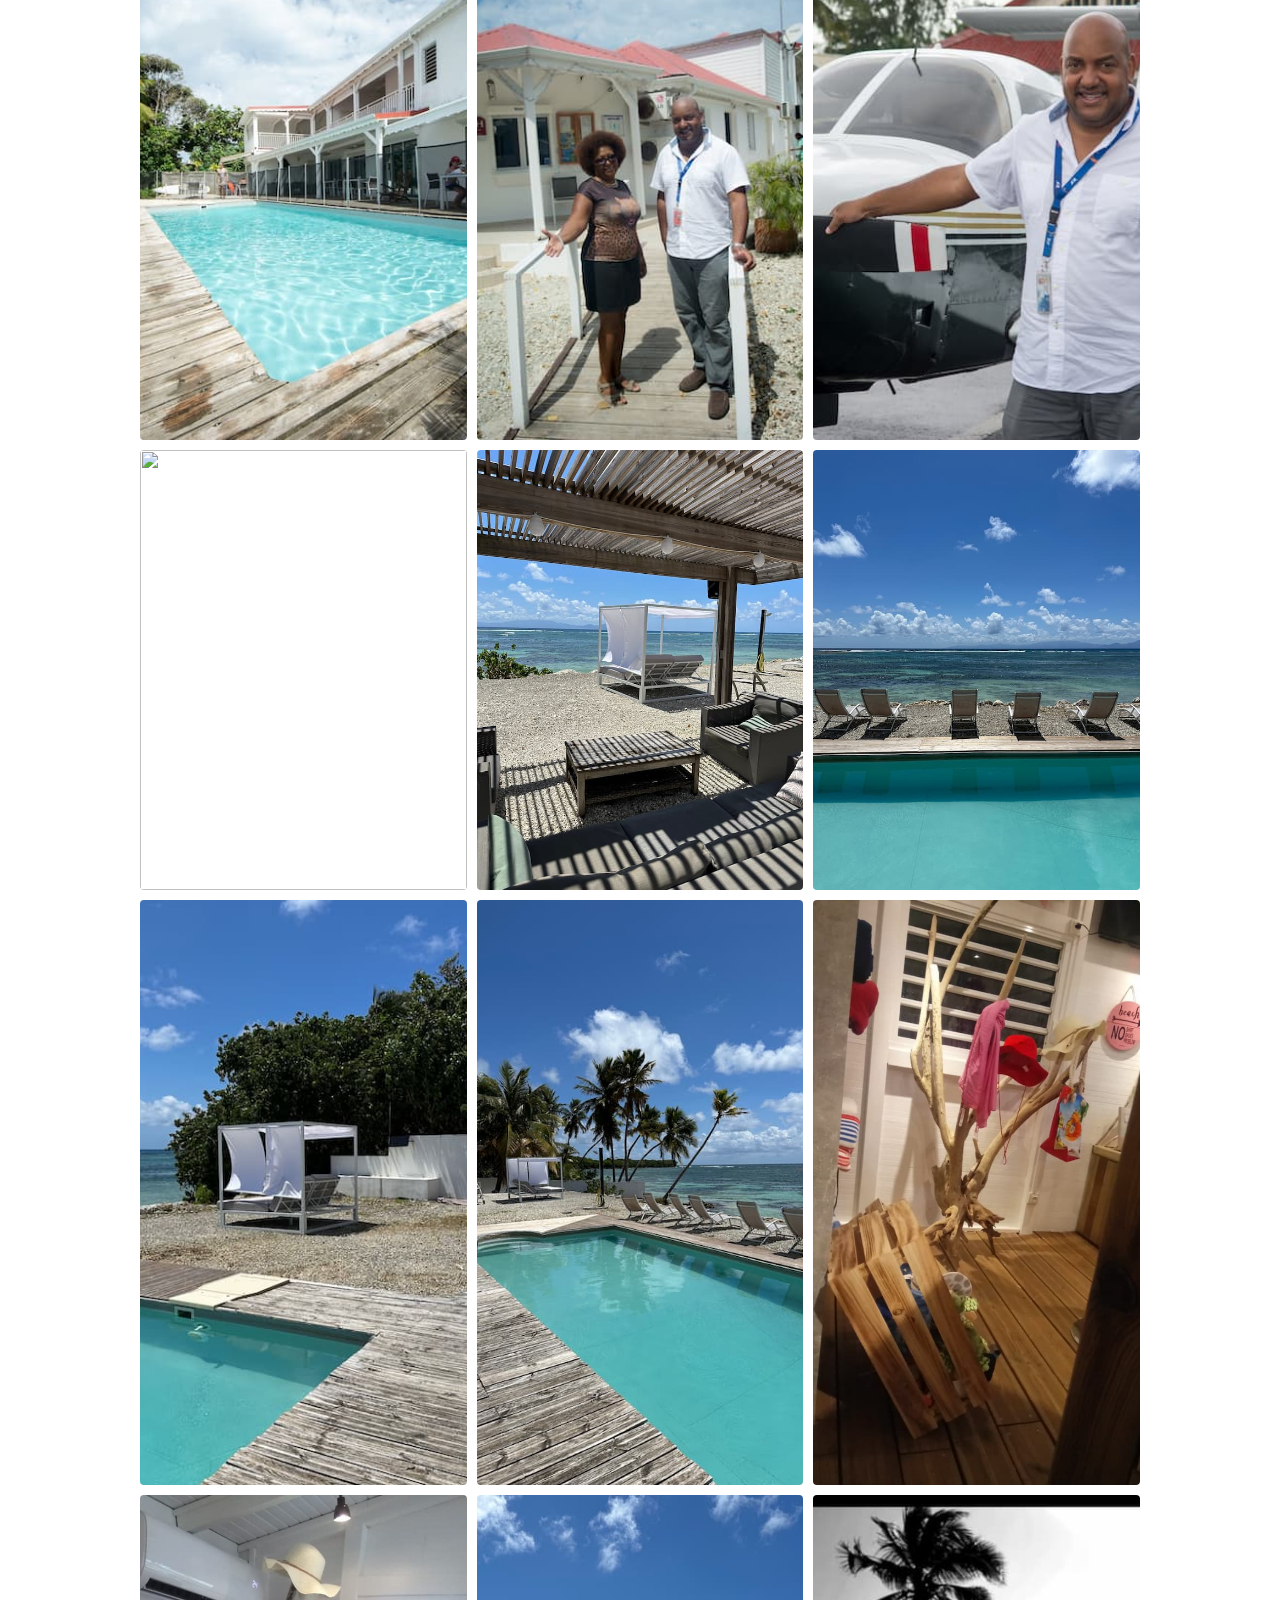
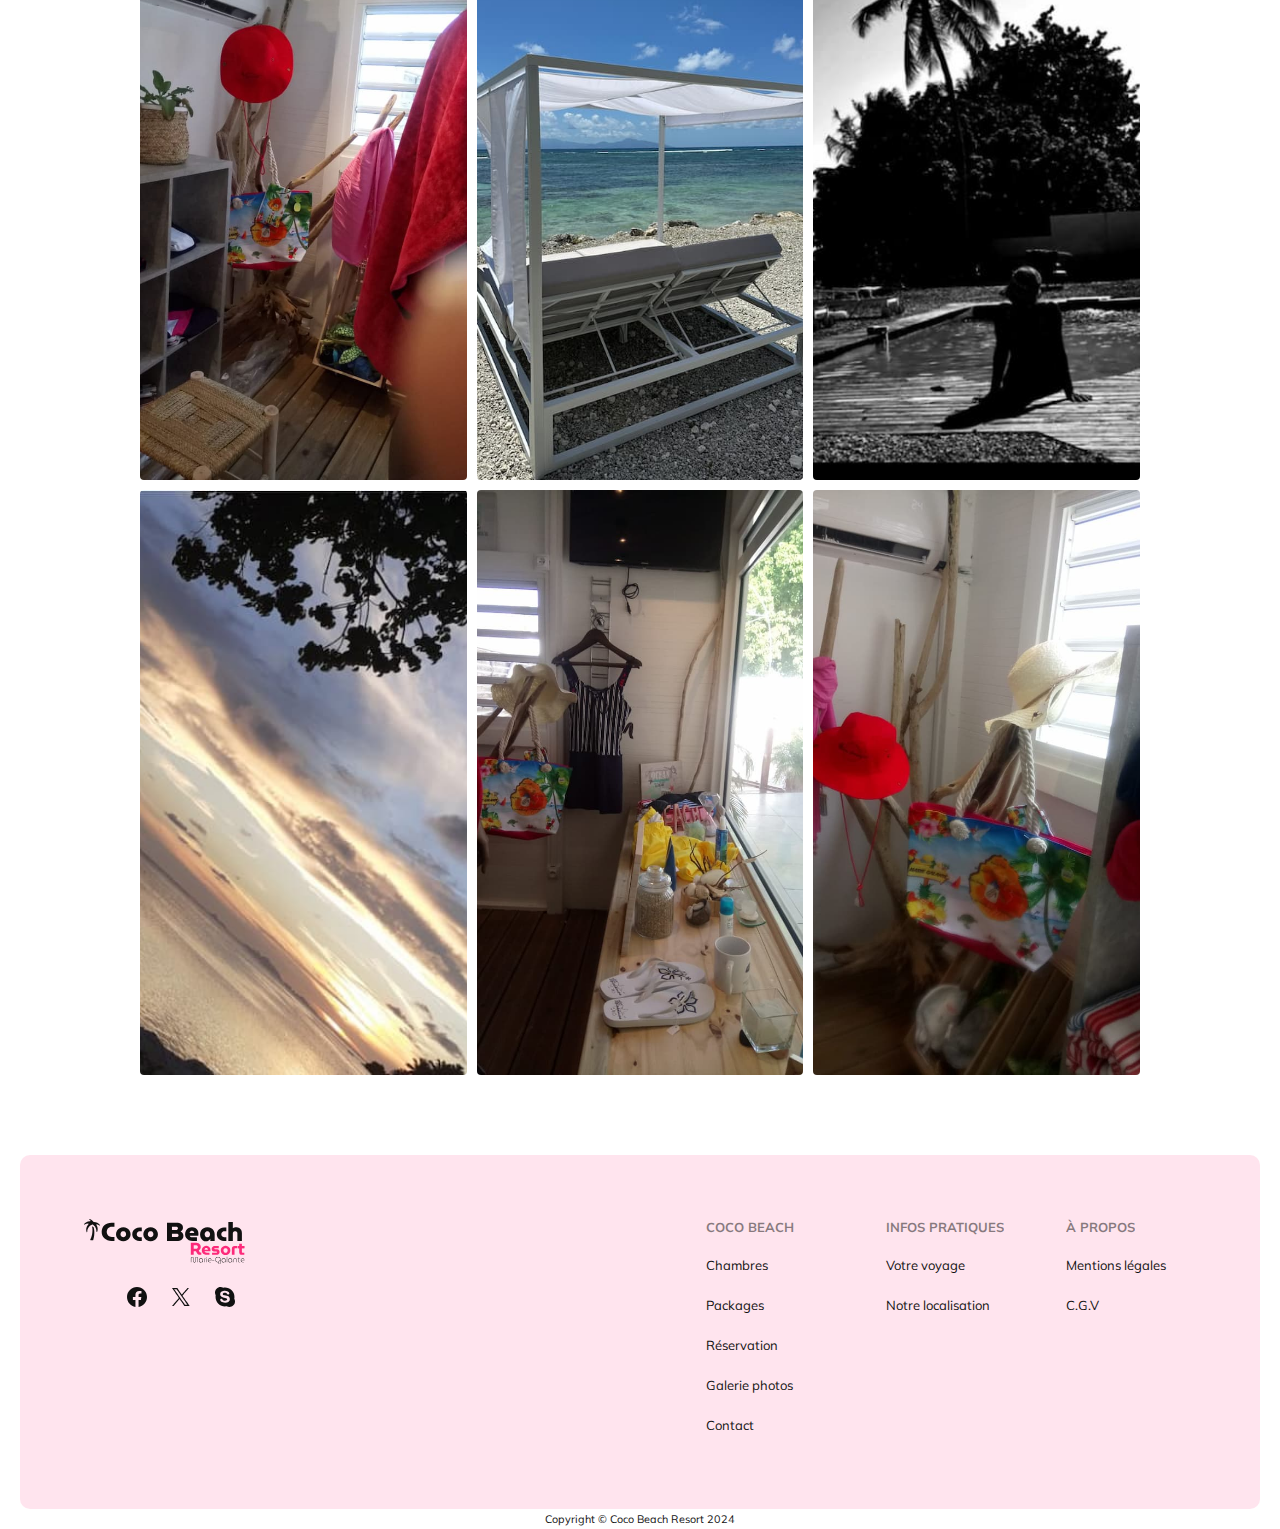
==== commit 7fa66d25: "last upadated pics for all rooms and extra gallery pics + js for rooms pic toggle" ====
--- a/gallery.html
+++ b/gallery.html
@@ -14,7 +14,7 @@
     <link rel="preconnect" href="https://fonts.gstatic.com" crossorigin>
     <link href="https://fonts.googleapis.com/css2?family=Mulish:ital,wght@0,200..1000;1,200..1000&family=MuseoModerno:ital,wght@0,100..900;1,100..900&display=swap" rel="stylesheet">
     <link rel="stylesheet" href="styles.css">
-    <title>Coco Beach Resort</title>
+    <title>Clichés de Coco Beach Resort de Marie-Galante</title>
 </head>
 <body>
     <header>
@@ -87,7 +87,7 @@
                 <li class="nav-menu-item">
                     <a href="./infos.html">
                         <span class="fr">Informations</span>
-                        <span class="en dn">Information</span>
+                        <span class="en dn">Travel info</span>
                     </a>
                 </li>
                 <li class="nav-menu-item"><a href="./#contact">Contact</a></li>
@@ -169,7 +169,7 @@
                         <li class="nav-menu-item">
                             <a href="./infos.html">
                                 <span class="fr">Informations</span>
-                                <span class="en dn">Information</span>
+                                <span class="en dn">Travel info</span>
                             </a>
                         </li>
                         <li class="nav-menu-item"><a href="./#contact">Contact</a></li>
@@ -213,42 +213,48 @@
             </p>
             <ul id="gallery-img-list">
                 <li class="gallery-img-list-item">
+                    <img loading="lazy" src="./assets/images/gallery5.jpg" alt="" class="gallery-img">
+                </li>
+                <li class="gallery-img-list-item">
+                    <img loading="lazy" src="./assets/images/gallery6.jpg" alt="" class="gallery-img">
+                </li>
+                <li class="gallery-img-list-item">
+                    <img loading="lazy" src="./assets/images/gallery7.jpg" alt="" class="gallery-img">
+                </li>
+                <li class="gallery-img-list-item">
+                    <img loading="lazy" src="./assets/images/gallery8.jpg" alt="" class="gallery-img">
+                </li>
+                <li class="gallery-img-list-item">
+                    <img loading="lazy" src="./assets/images/gallery9.jpg" alt="" class="gallery-img">
+                </li>
+                <li class="gallery-img-list-item">
+                    <img loading="lazy" src="./assets/images/gallery10.jpg" alt="" class="gallery-img">
+                </li>
+                <li class="gallery-img-list-item">
+                    <img loading="lazy" src="./assets/images/gallery11.jpg" alt="" class="gallery-img">
+                </li>
+                <li class="gallery-img-list-item">
                     <img loading="lazy" src="./assets/images/gallery1.jpg" alt="" class="gallery-img">
                 </li>
                 <li class="gallery-img-list-item">
                     <img loading="lazy" src="./assets/images/gallery2.jpg" alt="" class="gallery-img">
                 </li>
                 <li class="gallery-img-list-item">
+                    <img loading="lazy" src="./assets/images/gallery30.jpg" alt="" class="gallery-img">
+                </li>
+                <li class="gallery-img-list-item">
                     <img loading="lazy" src="./assets/images/gallery3.jpg" alt="" class="gallery-img">
                 </li>
                 <li class="gallery-img-list-item">
                     <img loading="lazy" src="./assets/images/gallery4.jpg" alt="" class="gallery-img">
                 </li>
                 <li class="gallery-img-list-item">
-                    <img loading="lazy" src="./assets/images/gallery5.jpg" alt="" class="gallery-img">
-                </li>
-                <li class="gallery-img-list-item">
-                    <img loading="lazy" src="./assets/images/gallery6.jpg" alt="" class="gallery-img">
-                </li>
-                <li class="gallery-img-list-item">
-                    <img loading="lazy" src="./assets/images/gallery7.jpg" alt="" class="gallery-img">
-                </li>
-                <li class="gallery-img-list-item">
-                    <img loading="lazy" src="./assets/images/gallery8.jpg" alt="" class="gallery-img">
-                </li>
-                <li class="gallery-img-list-item">
-                    <img loading="lazy" src="./assets/images/gallery9.jpg" alt="" class="gallery-img">
-                </li>
-                <li class="gallery-img-list-item">
-                    <img loading="lazy" src="./assets/images/gallery10.jpg" alt="" class="gallery-img">
-                </li>
-                <li class="gallery-img-list-item">
-                    <img loading="lazy" src="./assets/images/gallery11.jpg" alt="" class="gallery-img">
-                </li>
-                <li class="gallery-img-list-item">
                     <img loading="lazy" src="./assets/images/gallery12.jpg" alt="" class="gallery-img">
                 </li>
                 <li class="gallery-img-list-item">
+                    <img loading="lazy" src="./assets/images/gallery29.jpg" alt="" class="gallery-img">
+                </li>
+                <li class="gallery-img-list-item">
                     <img loading="lazy" src="./assets/images/gallery13.jpg" alt="" class="gallery-img">
                 </li>
                 <li class="gallery-img-list-item">
@@ -258,6 +264,9 @@
                     <img loading="lazy" src="./assets/images/gallery15.jpg" alt="" class="gallery-img">
                 </li>
                 <li class="gallery-img-list-item">
+                    <img loading="lazy" src="./assets/images/gallery31.jpg" alt="" class="gallery-img">
+                </li>
+                <li class="gallery-img-list-item">
                     <img loading="lazy" src="./assets/images/gallery16.jpg" alt="" class="gallery-img">
                 </li>
                 <li class="gallery-img-list-item">
@@ -282,7 +291,25 @@
                     <img loading="lazy" src="./assets/images/gallery23.jpg" alt="" class="gallery-img">
                 </li>
                 <li class="gallery-img-list-item">
+                    <img loading="lazy" src="./assets/images/gallery32.jpg" alt="" class="gallery-img">
+                </li>
+                <li class="gallery-img-list-item">
+                    <img loading="lazy" src="./assets/images/gallery33.jpg" alt="" class="gallery-img">
+                </li>
+                <li class="gallery-img-list-item">
                     <img loading="lazy" src="./assets/images/gallery24.jpg" alt="" class="gallery-img">
+                </li>
+                <li class="gallery-img-list-item">
+                    <img loading="lazy" src="./assets/images/gallery25.jpg" alt="" class="gallery-img">
+                </li>
+                <li class="gallery-img-list-item">
+                    <img loading="lazy" src="./assets/images/gallery26.jpg" alt="" class="gallery-img">
+                </li>
+                <li class="gallery-img-list-item">
+                    <img loading="lazy" src="./assets/images/gallery27.jpg" alt="" class="gallery-img">
+                </li>
+                <li class="gallery-img-list-item">
+                    <img loading="lazy" src="./assets/images/gallery28.jpg" alt="" class="gallery-img">
                 </li>
             </ul>
         </div>
@@ -385,7 +412,7 @@
             <div class="footer-right-column">
                 <h3 class="footer-right-column-title">
                     <span class="fr">Infos pratiques</span>
-                    <span class="en dn">Information</span>
+                    <span class="en dn">Travel info</span>
                 </h3>
                 <ul class="footer-right-column-list">
                     <li class="footer-right-column-list-item">
--- a/styles.css
+++ b/styles.css
@@ -463,6 +463,7 @@
   margin-bottom: 20px;
   text-decoration: underline;
   text-underline-offset: 2px;
+  font-size: 1.2em;
 }
 
 .offer-block .conversion-btn,
@@ -1001,10 +1002,6 @@
   margin-bottom: 30px;
 }
 
-.rooms-list-item-right {
-  margin-bottom: 80px;
-}
-
 .rooms-list-item-right .conversion-btn {
   margin-left: auto;
 }
@@ -1149,6 +1146,7 @@
   grid-template-columns: 450px 1fr;
   -moz-column-gap: 30px;
        column-gap: 30px;
+  margin-bottom: 120px;
 }
 
 .room-img-main-pic,
@@ -1172,6 +1170,11 @@
 .room-other-imgs-list-item {
   width: 100%;
   aspect-ratio: 1;
+  cursor: pointer;
+}
+
+.room-other-imgs-list-item.selected img {
+  border: 5px solid var(--primary);
 }
 
 .room-name,
@@ -1375,6 +1378,10 @@
   background: var(--primary);
 }
 
+.info-block-paragraph strong {
+  font-size: 1.2em;
+}
+
 @media screen and (max-width: 1200px) {
   header {
     grid-template-columns: repeat(2, auto) 1fr;
@@ -1881,7 +1888,7 @@
     width: 200px;
     height: 200px;
   }
-  .rooms-list-item-right {
-    margin-bottom: 50px;
+  .rooms-list-item {
+    margin-bottom: 80px;
   }
 }/*# sourceMappingURL=styles.css.map */